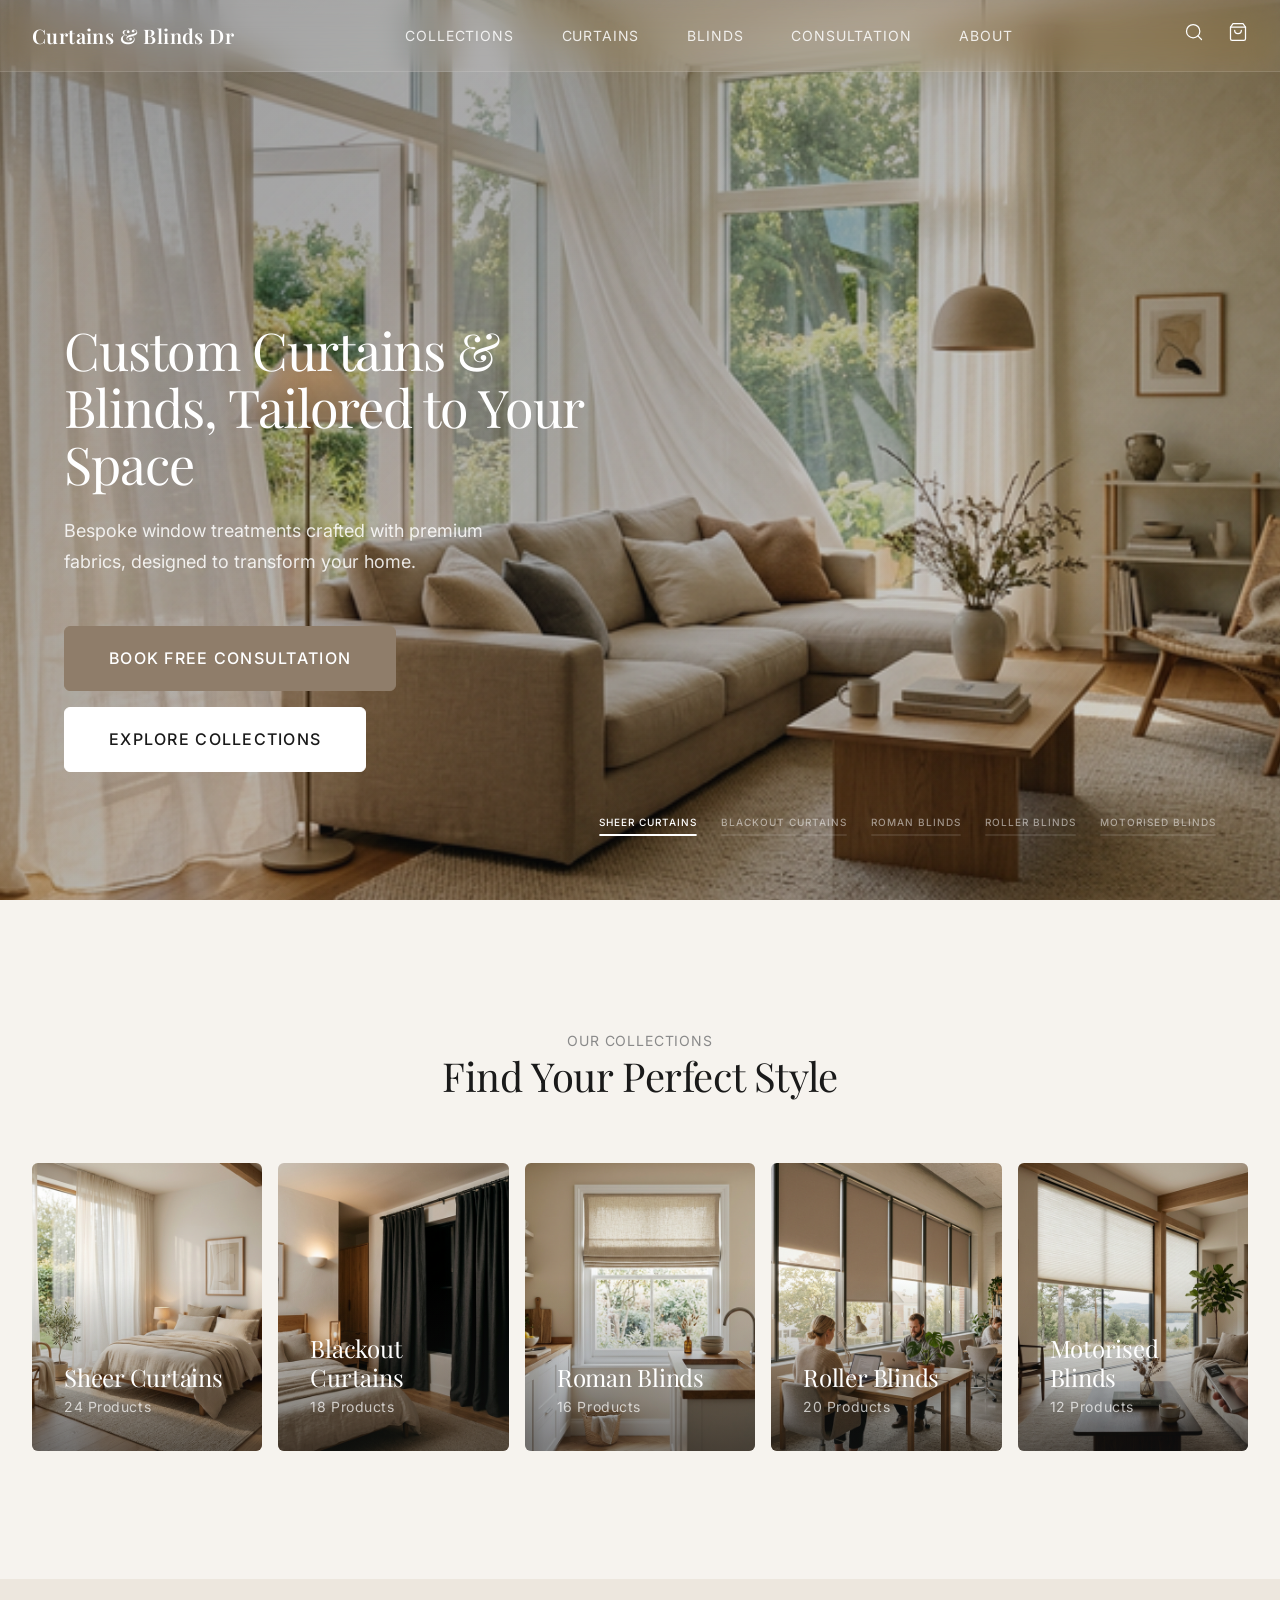
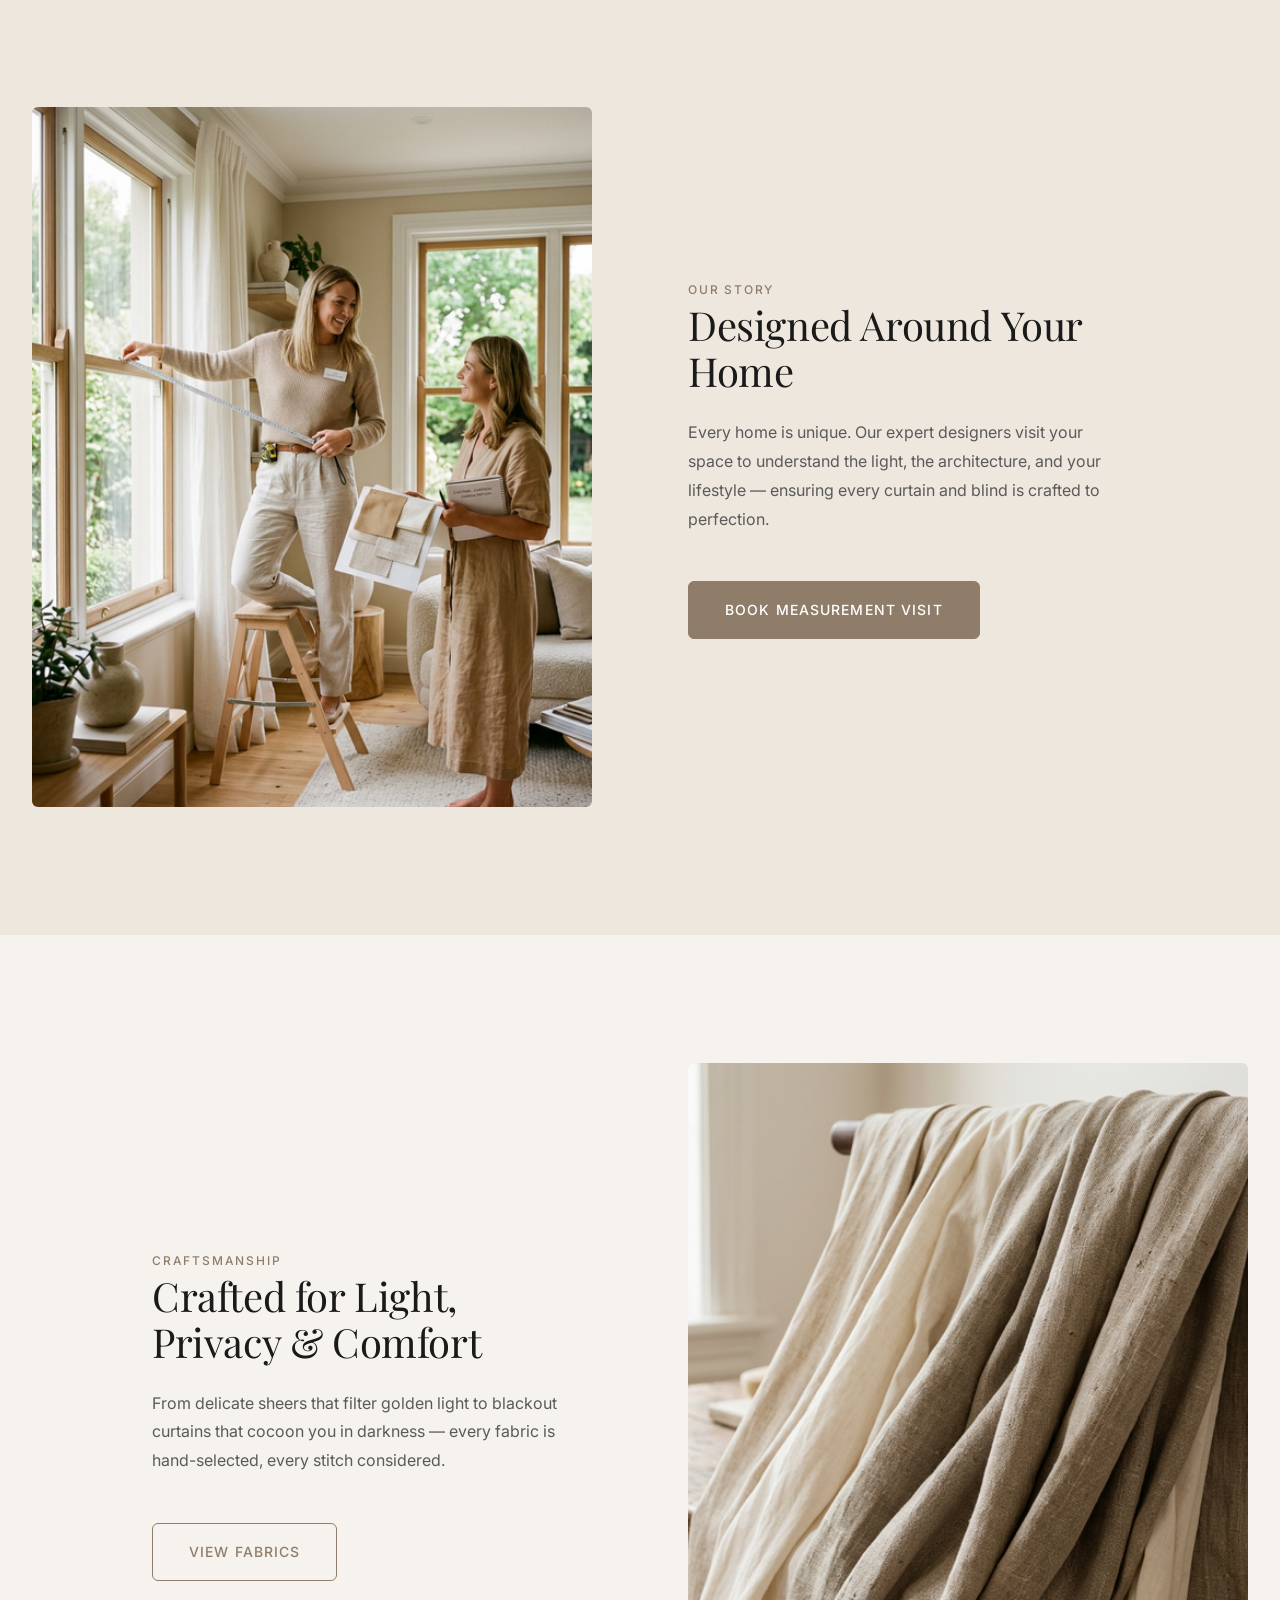
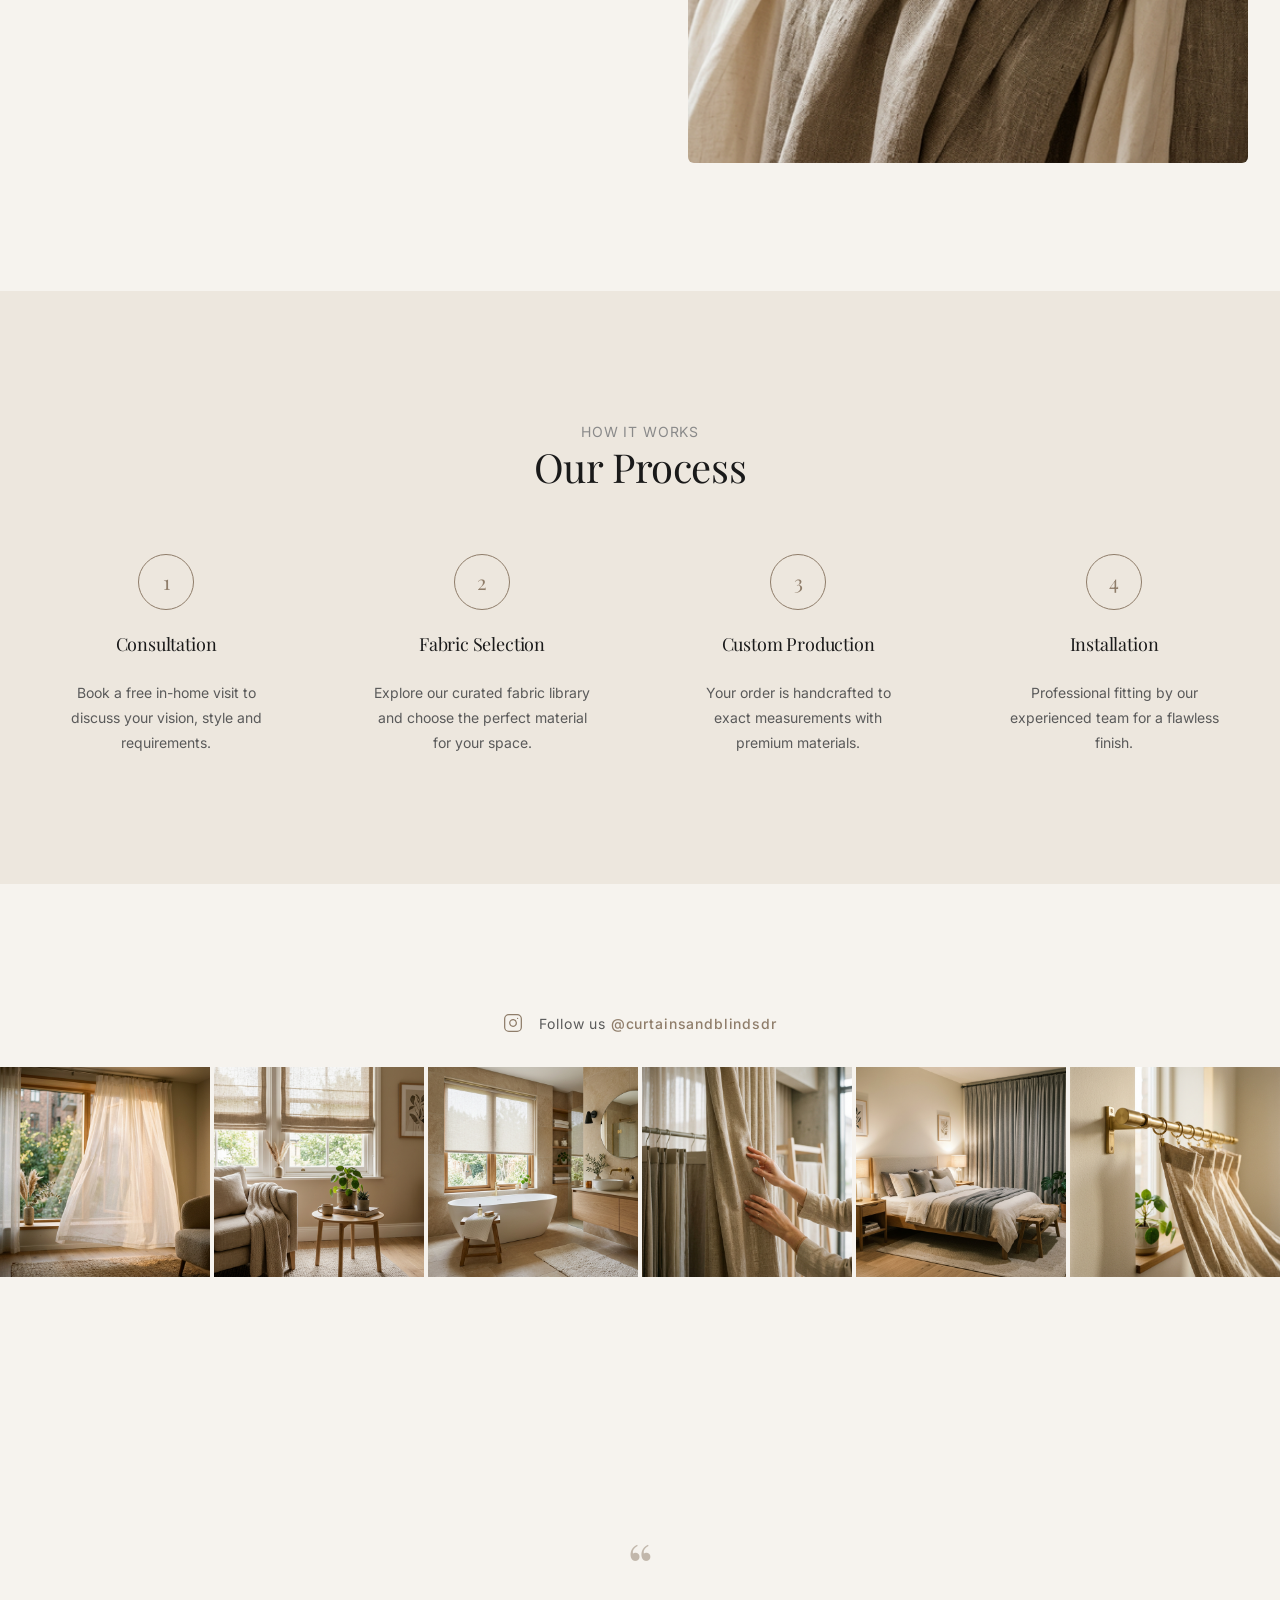
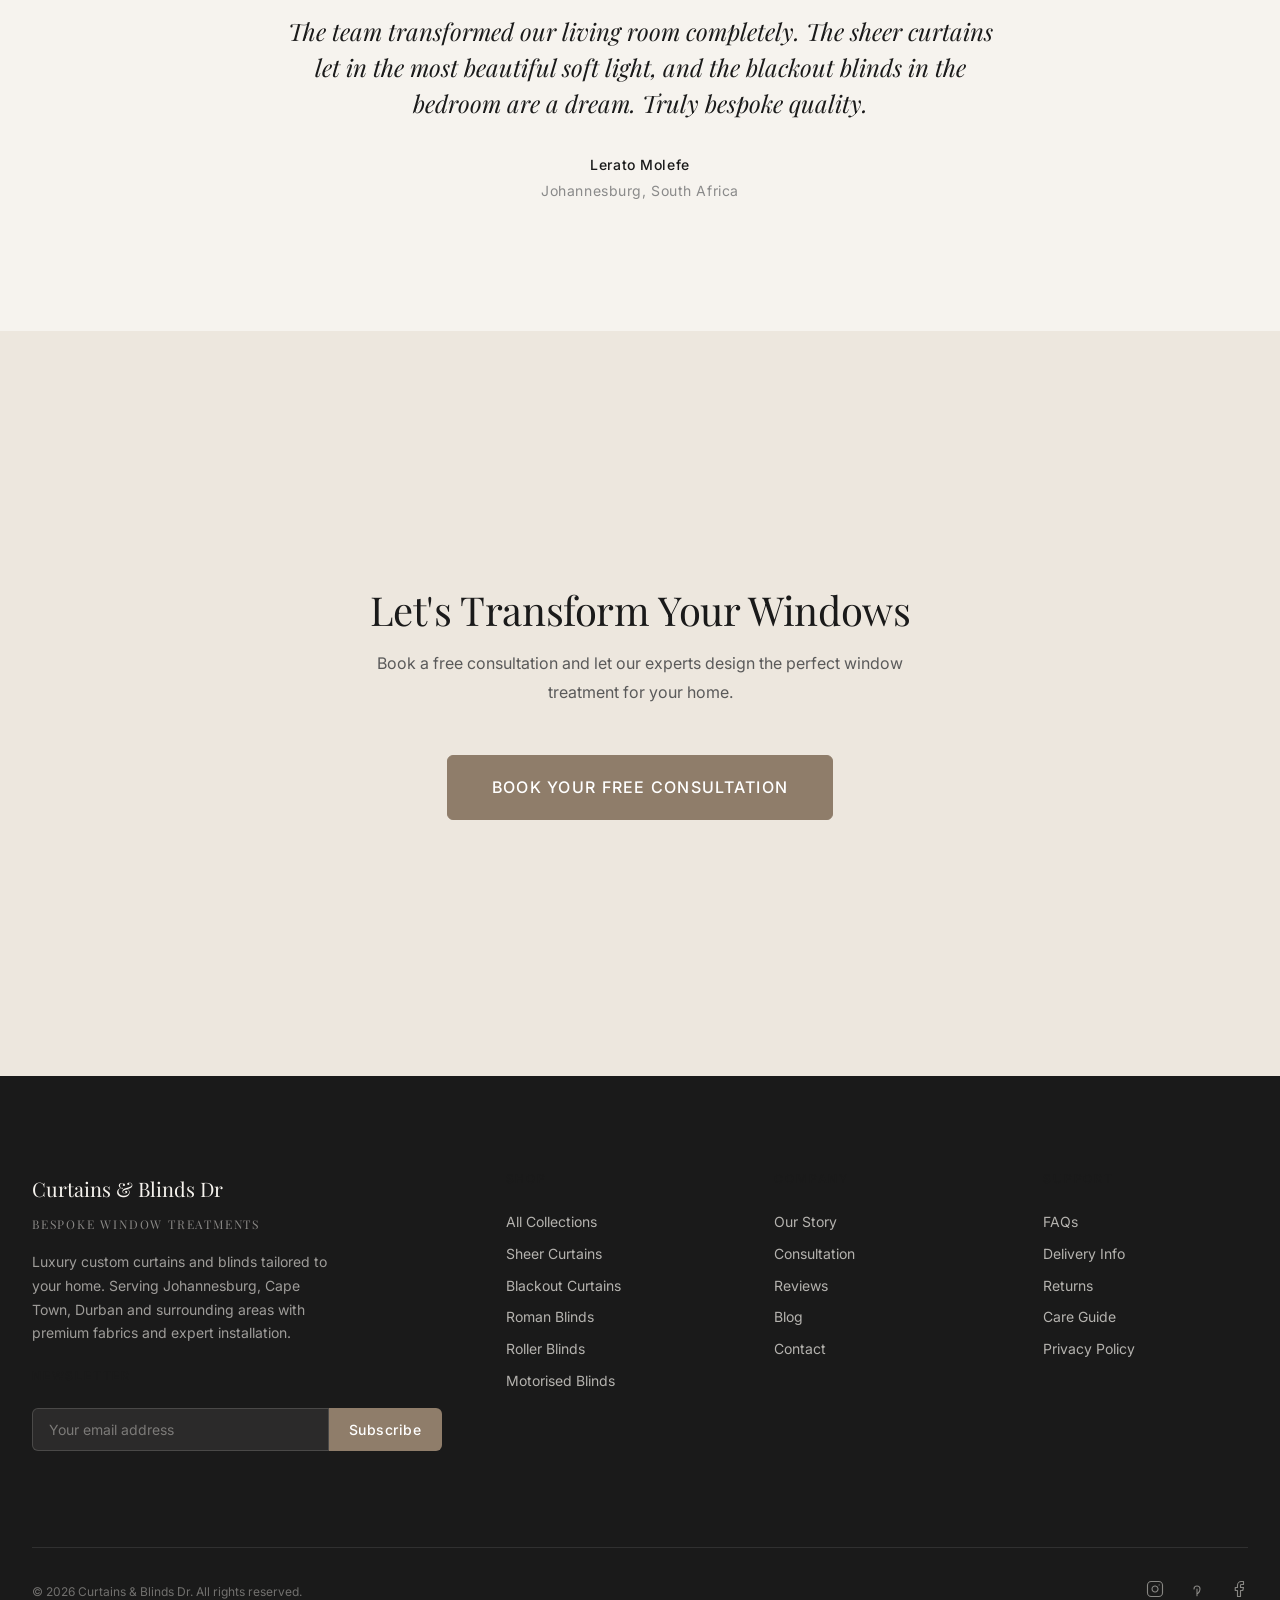
==== index.html @ 9aa56332 "Initial commit: Curtains & Blinds Dr premium e-commerce website" ====
<!DOCTYPE html>
<html lang="en">

<head>
  <meta charset="UTF-8">
  <meta name="viewport" content="width=device-width, initial-scale=1.0">
  <title>Curtains & Blinds Dr — Custom Curtains & Blinds, Tailored to Your Space</title>
  <meta name="description"
    content="Luxury custom curtains and blinds tailored to your home. Book a free in-home consultation with Curtains & Blinds Dr for bespoke window treatments.">

  <!-- Google Fonts -->
  <link rel="preconnect" href="https://fonts.googleapis.com">
  <link rel="preconnect" href="https://fonts.gstatic.com" crossorigin>
  <link
    href="https://fonts.googleapis.com/css2?family=Inter:wght@300;400;500;600&family=Playfair+Display:ital,wght@0,400;0,500;0,600;1,400&display=swap"
    rel="stylesheet">

  <!-- Stylesheets -->
  <link rel="stylesheet" href="css/tokens.css">
  <link rel="stylesheet" href="css/base.css">
  <link rel="stylesheet" href="css/layout.css">
  <link rel="stylesheet" href="css/components.css">
  <link rel="stylesheet" href="css/homepage.css">
</head>

<body>

  <!-- ═══════════ HEADER ═══════════ -->
  <header class="header header--transparent" id="main-header">
    <div class="header__inner">
      <a href="index.html" class="header__logo">
        Curtains & Blinds Dr
      </a>
      <nav class="header__nav" id="main-nav">
        <a href="collection.html">Collections</a>
        <a href="collection.html?cat=curtains">Curtains</a>
        <a href="collection.html?cat=blinds">Blinds</a>
        <a href="#">Consultation</a>
        <a href="#">About</a>
      </nav>
      <div class="header__actions">
        <a href="#" class="header__search" aria-label="Search">
          <svg width="20" height="20" viewBox="0 0 24 24" fill="none" stroke="currentColor" stroke-width="1.5"
            stroke-linecap="round" stroke-linejoin="round">
            <circle cx="11" cy="11" r="8" />
            <line x1="21" y1="21" x2="16.65" y2="16.65" />
          </svg>
        </a>
        <a href="#" aria-label="Cart">
          <svg width="20" height="20" viewBox="0 0 24 24" fill="none" stroke="currentColor" stroke-width="1.5"
            stroke-linecap="round" stroke-linejoin="round">
            <path d="M6 2L3 6v14a2 2 0 0 0 2 2h14a2 2 0 0 0 2-2V6l-3-4z" />
            <line x1="3" y1="6" x2="21" y2="6" />
            <path d="M16 10a4 4 0 0 1-8 0" />
          </svg>
        </a>
        <button class="menu-toggle" id="menu-toggle" aria-label="Menu">
          <span></span>
          <span></span>
          <span></span>
        </button>
      </div>
    </div>
  </header>

  <!-- ═══════════ MOBILE MENU ═══════════ -->
  <div class="mobile-menu" id="mobile-menu">
    <a href="collection.html">Collections</a>
    <a href="collection.html?cat=curtains">Curtains</a>
    <a href="collection.html?cat=blinds">Blinds</a>
    <a href="#">Consultation</a>
    <a href="#">About</a>
    <a href="#" class="btn btn--primary" style="margin-top: 1rem;">Book Consultation</a>
  </div>

  <main>
    <!-- ═══════════ HERO TIMELAPSE ═══════════ -->
    <section class="hero hero--slideshow" id="hero">
      <div class="hero__slides" id="hero-slides">
        <div class="hero__slide active">
          <img src="images/hero_living_room_1772547341323.png" alt="Sheer curtains in luxury living room"
            loading="eager">
        </div>
        <div class="hero__slide">
          <img src="images/cat_blackout_curtains_1772547462309.png" alt="Blackout curtains in modern bedroom"
            loading="eager">
        </div>
        <div class="hero__slide">
          <img src="images/cat_roman_blinds_1772547492175.png" alt="Roman blinds in contemporary kitchen"
            loading="eager">
        </div>
        <div class="hero__slide">
          <img src="images/cat_roller_blinds_1772547588047.png" alt="Roller blinds in minimalist office"
            loading="eager">
        </div>
        <div class="hero__slide">
          <img src="images/cat_motorised_blinds_1772547668017.png" alt="Motorised blinds in luxury penthouse"
            loading="eager">
        </div>
      </div>
      <div class="hero__overlay"></div>

      <!-- Slide indicators -->
      <div class="hero__indicators" id="hero-indicators">
        <button class="hero__indicator active" data-slide="0">
          <span class="hero__indicator-label">Sheer Curtains</span>
          <span class="hero__indicator-bar"><span class="hero__indicator-fill"></span></span>
        </button>
        <button class="hero__indicator" data-slide="1">
          <span class="hero__indicator-label">Blackout Curtains</span>
          <span class="hero__indicator-bar"><span class="hero__indicator-fill"></span></span>
        </button>
        <button class="hero__indicator" data-slide="2">
          <span class="hero__indicator-label">Roman Blinds</span>
          <span class="hero__indicator-bar"><span class="hero__indicator-fill"></span></span>
        </button>
        <button class="hero__indicator" data-slide="3">
          <span class="hero__indicator-label">Roller Blinds</span>
          <span class="hero__indicator-bar"><span class="hero__indicator-fill"></span></span>
        </button>
        <button class="hero__indicator" data-slide="4">
          <span class="hero__indicator-label">Motorised Blinds</span>
          <span class="hero__indicator-bar"><span class="hero__indicator-fill"></span></span>
        </button>
      </div>

      <div class="hero__content fade-in">
        <h1 class="hero__title">Custom Curtains &amp; Blinds, Tailored to Your Space</h1>
        <p class="hero__subtitle">Bespoke window treatments crafted with premium fabrics, designed to transform your
          home.</p>
        <div class="hero__actions">
          <a href="#" class="btn btn--primary btn--lg">Book Free Consultation</a>
          <a href="collection.html" class="btn btn--white btn--lg">Explore Collections</a>
        </div>
      </div>
    </section>

    <!-- ═══════════ CATEGORY TILES ═══════════ -->
    <section class="section" id="categories">
      <div class="container">
        <div class="section-header fade-in">
          <p>Our Collections</p>
          <h2>Find Your Perfect Style</h2>
        </div>
        <div class="categories-grid">
          <a href="collection.html?cat=sheer" class="collection-tile fade-in">
            <img src="images/cat_sheer_curtains_1772547416849.png" alt="Sheer Curtains" loading="lazy">
            <div class="collection-tile__overlay">
              <h3 class="collection-tile__title">Sheer Curtains</h3>
              <span class="collection-tile__count">24 Products</span>
            </div>
          </a>
          <a href="collection.html?cat=blackout" class="collection-tile fade-in">
            <img src="images/cat_blackout_curtains_1772547462309.png" alt="Blackout Curtains" loading="lazy">
            <div class="collection-tile__overlay">
              <h3 class="collection-tile__title">Blackout Curtains</h3>
              <span class="collection-tile__count">18 Products</span>
            </div>
          </a>
          <a href="collection.html?cat=roman" class="collection-tile fade-in">
            <img src="images/cat_roman_blinds_1772547492175.png" alt="Roman Blinds" loading="lazy">
            <div class="collection-tile__overlay">
              <h3 class="collection-tile__title">Roman Blinds</h3>
              <span class="collection-tile__count">16 Products</span>
            </div>
          </a>
          <a href="collection.html?cat=roller" class="collection-tile fade-in">
            <img src="images/cat_roller_blinds_1772547588047.png" alt="Roller Blinds" loading="lazy">
            <div class="collection-tile__overlay">
              <h3 class="collection-tile__title">Roller Blinds</h3>
              <span class="collection-tile__count">20 Products</span>
            </div>
          </a>
          <a href="collection.html?cat=motorised" class="collection-tile fade-in">
            <img src="images/cat_motorised_blinds_1772547668017.png" alt="Motorised Blinds" loading="lazy">
            <div class="collection-tile__overlay">
              <h3 class="collection-tile__title">Motorised Blinds</h3>
              <span class="collection-tile__count">12 Products</span>
            </div>
          </a>
        </div>
      </div>
    </section>

    <!-- ═══════════ EDITORIAL: Designed Around Your Home ═══════════ -->
    <section class="section section--beige" id="editorial-1">
      <div class="container">
        <div class="editorial">
          <div class="editorial__image fade-in-left">
            <img src="images/editorial_home_1772547713128.png"
              alt="Interior designer measuring windows for custom curtains" loading="lazy">
          </div>
          <div class="editorial__content fade-in-right">
            <span class="editorial__label">Our Story</span>
            <h2>Designed Around Your Home</h2>
            <p>Every home is unique. Our expert designers visit your space to understand the light, the architecture,
              and your lifestyle — ensuring every curtain and blind is crafted to perfection.</p>
            <a href="#" class="btn btn--primary">Book Measurement Visit</a>
          </div>
        </div>
      </div>
    </section>

    <!-- ═══════════ ALTERNATING: Crafted for Light ═══════════ -->
    <section class="section" id="editorial-2">
      <div class="container">
        <div class="editorial editorial--reverse">
          <div class="editorial__image fade-in-right">
            <img src="images/editorial_fabric_1772547739429.png" alt="Premium curtain fabrics in natural tones"
              loading="lazy">
          </div>
          <div class="editorial__content fade-in-left">
            <span class="editorial__label">Craftsmanship</span>
            <h2>Crafted for Light, Privacy &amp; Comfort</h2>
            <p>From delicate sheers that filter golden light to blackout curtains that cocoon you in darkness — every
              fabric is hand-selected, every stitch considered.</p>
            <a href="collection.html" class="btn btn--secondary">View Fabrics</a>
          </div>
        </div>
      </div>
    </section>

    <!-- ═══════════ PROCESS ═══════════ -->
    <section class="section section--beige" id="process">
      <div class="container">
        <div class="section-header fade-in">
          <p>How It Works</p>
          <h2>Our Process</h2>
        </div>
        <div class="process-steps">
          <div class="process-step fade-in">
            <div class="process-step__number">1</div>
            <h4 class="process-step__title">Consultation</h4>
            <p class="process-step__desc">Book a free in-home visit to discuss your vision, style and requirements.</p>
          </div>
          <div class="process-step fade-in">
            <div class="process-step__number">2</div>
            <h4 class="process-step__title">Fabric Selection</h4>
            <p class="process-step__desc">Explore our curated fabric library and choose the perfect material for your
              space.</p>
          </div>
          <div class="process-step fade-in">
            <div class="process-step__number">3</div>
            <h4 class="process-step__title">Custom Production</h4>
            <p class="process-step__desc">Your order is handcrafted to exact measurements with premium materials.</p>
          </div>
          <div class="process-step fade-in">
            <div class="process-step__number">4</div>
            <h4 class="process-step__title">Installation</h4>
            <p class="process-step__desc">Professional fitting by our experienced team for a flawless finish.</p>
          </div>
        </div>
      </div>
    </section>

    <!-- ═══════════ INSTAGRAM GRID ═══════════ -->
    <section class="section instagram-section" id="instagram">
      <div class="container">
        <div class="instagram-header fade-in">
          <svg viewBox="0 0 24 24" fill="none" stroke="currentColor" stroke-width="1.5" stroke-linecap="round"
            stroke-linejoin="round">
            <rect x="2" y="2" width="20" height="20" rx="5" ry="5" />
            <path d="M16 11.37A4 4 0 1 1 12.63 8 4 4 0 0 1 16 11.37z" />
            <line x1="17.5" y1="6.5" x2="17.51" y2="6.5" />
          </svg>
          <span>Follow us <a href="#">@curtainsandblindsdr</a></span>
        </div>
      </div>
      <div class="insta-grid">
        <div class="insta-grid__item"><img src="images/insta_1_1772547765342.png" alt="Instagram post" loading="lazy">
        </div>
        <div class="insta-grid__item"><img src="images/insta_2_1772547793553.png" alt="Instagram post" loading="lazy">
        </div>
        <div class="insta-grid__item"><img src="images/insta_3_1772547872063.png" alt="Instagram post" loading="lazy">
        </div>
        <div class="insta-grid__item"><img src="images/insta_4_1772547901064.png" alt="Instagram post" loading="lazy">
        </div>
        <div class="insta-grid__item"><img src="images/insta_5_1772547967947.png" alt="Instagram post" loading="lazy">
        </div>
        <div class="insta-grid__item"><img src="images/insta_6_1772548397324.png" alt="Instagram post" loading="lazy">
        </div>
      </div>
    </section>

    <!-- ═══════════ TESTIMONIAL ═══════════ -->
    <section class="section" id="testimonials">
      <div class="container">
        <div class="testimonial fade-in">
          <div class="testimonial__quote-mark">&ldquo;</div>
          <blockquote class="testimonial__quote">
            The team transformed our living room completely. The sheer curtains let in the most beautiful soft light,
            and the blackout blinds in the bedroom are a dream. Truly bespoke quality.
          </blockquote>
          <div class="testimonial__author">
            <strong>Lerato Molefe</strong>
            Johannesburg, South Africa
          </div>
        </div>
      </div>
    </section>

    <!-- ═══════════ FINAL CTA ═══════════ -->
    <section class="section section--beige" id="cta">
      <div class="container">
        <div class="cta-section fade-in">
          <h2>Let's Transform Your Windows</h2>
          <p>Book a free consultation and let our experts design the perfect window treatment for your home.</p>
          <a href="#" class="btn btn--primary btn--lg">Book Your Free Consultation</a>
        </div>
      </div>
    </section>
  </main>

  <!-- ═══════════ FOOTER ═══════════ -->
  <footer class="footer">
    <div class="container">
      <div class="footer__grid">
        <div>
          <div class="footer__brand">
            Curtains & Blinds Dr
            <span class="footer__brand-sub">Bespoke Window Treatments</span>
          </div>
          <p class="footer__desc">Luxury custom curtains and blinds tailored to your home. Serving Johannesburg, Cape
            Town, Durban and surrounding areas with premium fabrics and expert installation.</p>
          <div class="footer__newsletter">
            <h5 class="footer__heading" style="margin-top: 1.5rem;">Newsletter</h5>
            <div class="footer__newsletter-input">
              <input type="email" placeholder="Your email address" aria-label="Email for newsletter">
              <button type="button">Subscribe</button>
            </div>
          </div>
        </div>
        <div>
          <h5 class="footer__heading">Shop</h5>
          <nav class="footer__links">
            <a href="collection.html">All Collections</a>
            <a href="collection.html?cat=sheer">Sheer Curtains</a>
            <a href="collection.html?cat=blackout">Blackout Curtains</a>
            <a href="collection.html?cat=roman">Roman Blinds</a>
            <a href="collection.html?cat=roller">Roller Blinds</a>
            <a href="collection.html?cat=motorised">Motorised Blinds</a>
          </nav>
        </div>
        <div>
          <h5 class="footer__heading">Company</h5>
          <nav class="footer__links">
            <a href="#">Our Story</a>
            <a href="#">Consultation</a>
            <a href="#">Reviews</a>
            <a href="#">Blog</a>
            <a href="#">Contact</a>
          </nav>
        </div>
        <div>
          <h5 class="footer__heading">Support</h5>
          <nav class="footer__links">
            <a href="#">FAQs</a>
            <a href="#">Delivery Info</a>
            <a href="#">Returns</a>
            <a href="#">Care Guide</a>
            <a href="#">Privacy Policy</a>
          </nav>
        </div>
      </div>
      <div class="footer__bottom">
        <span>&copy; 2026 Curtains & Blinds Dr. All rights reserved.</span>
        <div class="footer__social">
          <a href="#" aria-label="Instagram">
            <svg width="18" height="18" viewBox="0 0 24 24" fill="none" stroke="currentColor" stroke-width="1.5"
              stroke-linecap="round" stroke-linejoin="round">
              <rect x="2" y="2" width="20" height="20" rx="5" ry="5" />
              <path d="M16 11.37A4 4 0 1 1 12.63 8 4 4 0 0 1 16 11.37z" />
              <line x1="17.5" y1="6.5" x2="17.51" y2="6.5" />
            </svg>
          </a>
          <a href="#" aria-label="Pinterest">
            <svg width="18" height="18" viewBox="0 0 24 24" fill="none" stroke="currentColor" stroke-width="1.5"
              stroke-linecap="round" stroke-linejoin="round">
              <path d="M8 12a4 4 0 1 1 8 0c0 4-3 6-3 6" />
              <line x1="12" y1="12" x2="12" y2="21" />
            </svg>
          </a>
          <a href="#" aria-label="Facebook">
            <svg width="18" height="18" viewBox="0 0 24 24" fill="none" stroke="currentColor" stroke-width="1.5"
              stroke-linecap="round" stroke-linejoin="round">
              <path d="M18 2h-3a5 5 0 0 0-5 5v3H7v4h3v8h4v-8h3l1-4h-4V7a1 1 0 0 1 1-1h3z" />
            </svg>
          </a>
        </div>
      </div>
    </div>
  </footer>

  <script src="js/main.js"></script>
</body>

</html>
---- css/tokens.css ----
/* ══════════════════════════════════════════════════════════════
   DESIGN TOKENS — Curtains & Blinds Dr
   ══════════════════════════════════════════════════════════════ */

:root {
  /* ── Colors ── */
  --bg-primary: #F6F3EE;
  --bg-section: #EDE7DE;
  --bg-white: #FFFFFF;
  --text-primary: #1A1A1A;
  --text-secondary: #5A5A5A;
  --text-light: #8A8A8A;
  --accent: #8F7D6A;
  --accent-hover: #7A6B5A;
  --accent-light: rgba(143, 125, 106, 0.12);
  --border: #D9D2C9;
  --border-light: #E8E2DA;
  --overlay: rgba(26, 26, 26, 0.35);
  --overlay-dark: rgba(26, 26, 26, 0.55);

  /* ── Typography ── */
  --font-serif: 'Playfair Display', 'Georgia', serif;
  --font-sans: 'Inter', 'Helvetica Neue', sans-serif;

  /* ── Type Scale ── */
  --text-xs: 0.75rem;      /* 12px */
  --text-sm: 0.875rem;     /* 14px */
  --text-base: 1rem;       /* 16px */
  --text-lg: 1.125rem;     /* 18px */
  --text-xl: 1.25rem;      /* 20px */
  --text-2xl: 1.5rem;      /* 24px */
  --text-3xl: 2rem;        /* 32px */
  --text-4xl: 2.5rem;      /* 40px */
  --text-5xl: 3.25rem;     /* 52px */
  --text-6xl: 4rem;        /* 64px */

  /* ── Spacing ── */
  --space-xs: 0.5rem;
  --space-sm: 1rem;
  --space-md: 1.5rem;
  --space-lg: 2rem;
  --space-xl: 3rem;
  --space-2xl: 4rem;
  --space-3xl: 6rem;
  --space-4xl: 8rem;

  /* ── Layout ── */
  --container-max: 1280px;
  --container-narrow: 960px;
  --container-wide: 1440px;
  --header-height: 72px;

  /* ── Borders & Shadows ── */
  --radius: 6px;
  --radius-sm: 4px;
  --radius-lg: 12px;
  --radius-full: 50%;
  --shadow-subtle: 0 2px 12px rgba(0, 0, 0, 0.04);
  --shadow-card: 0 4px 24px rgba(0, 0, 0, 0.06);
  --shadow-elevated: 0 8px 40px rgba(0, 0, 0, 0.08);

  /* ── Transitions ── */
  --ease-smooth: cubic-bezier(0.25, 0.1, 0.25, 1);
  --ease-out: cubic-bezier(0, 0, 0.2, 1);
  --duration-fast: 200ms;
  --duration-base: 350ms;
  --duration-slow: 600ms;

  /* ── Z-Index ── */
  --z-header: 100;
  --z-overlay: 200;
  --z-modal: 300;
  --z-sticky: 50;
}
---- css/base.css ----
/* ══════════════════════════════════════════════════════════════
   BASE STYLES — Reset, Typography, Global
   ══════════════════════════════════════════════════════════════ */

/* ── Reset ── */
*,
*::before,
*::after {
  margin: 0;
  padding: 0;
  box-sizing: border-box;
}

html {
  scroll-behavior: smooth;
  -webkit-font-smoothing: antialiased;
  -moz-osx-font-smoothing: grayscale;
  font-size: 16px;
}

body {
  font-family: var(--font-sans);
  font-size: var(--text-base);
  line-height: 1.7;
  color: var(--text-primary);
  background-color: var(--bg-primary);
  overflow-x: hidden;
}

body.menu-open {
  overflow: hidden;
}

img {
  max-width: 100%;
  height: auto;
  display: block;
}

a {
  color: inherit;
  text-decoration: none;
  transition: color var(--duration-fast) var(--ease-smooth);
}

a:hover {
  color: var(--accent);
}

ul, ol {
  list-style: none;
}

button, input, select, textarea {
  font-family: inherit;
  font-size: inherit;
  border: none;
  outline: none;
  background: none;
  color: inherit;
}

button {
  cursor: pointer;
}

/* ── Typography ── */
h1, h2, h3, h4, h5, h6 {
  font-family: var(--font-serif);
  font-weight: 400;
  line-height: 1.2;
  letter-spacing: -0.01em;
  color: var(--text-primary);
}

h1 {
  font-size: var(--text-5xl);
  line-height: 1.1;
  letter-spacing: -0.02em;
}

h2 {
  font-size: var(--text-4xl);
  line-height: 1.15;
}

h3 {
  font-size: var(--text-3xl);
}

h4 {
  font-size: var(--text-2xl);
}

h5 {
  font-size: var(--text-xl);
}

p {
  color: var(--text-secondary);
  max-width: 600px;
  line-height: 1.8;
}

.text-sm {
  font-size: var(--text-sm);
}

.text-lg {
  font-size: var(--text-lg);
}

.text-accent {
  color: var(--accent);
}

.text-center {
  text-align: center;
}

/* ── Selection ── */
::selection {
  background: var(--accent-light);
  color: var(--text-primary);
}

/* ── Scrollbar (subtle) ── */
::-webkit-scrollbar {
  width: 6px;
}

::-webkit-scrollbar-track {
  background: var(--bg-primary);
}

::-webkit-scrollbar-thumb {
  background: var(--border);
  border-radius: 3px;
}

::-webkit-scrollbar-thumb:hover {
  background: var(--accent);
}

/* ── Animations ── */
.fade-in {
  opacity: 0;
  transform: translateY(24px);
  transition: opacity var(--duration-slow) var(--ease-out),
              transform var(--duration-slow) var(--ease-out);
}

.fade-in.visible {
  opacity: 1;
  transform: translateY(0);
}

.fade-in-left {
  opacity: 0;
  transform: translateX(-30px);
  transition: opacity var(--duration-slow) var(--ease-out),
              transform var(--duration-slow) var(--ease-out);
}

.fade-in-left.visible {
  opacity: 1;
  transform: translateX(0);
}

.fade-in-right {
  opacity: 0;
  transform: translateX(30px);
  transition: opacity var(--duration-slow) var(--ease-out),
              transform var(--duration-slow) var(--ease-out);
}

.fade-in-right.visible {
  opacity: 1;
  transform: translateX(0);
}

/* ── Responsive Typography ── */
@media (max-width: 768px) {
  h1 {
    font-size: var(--text-3xl);
  }
  h2 {
    font-size: var(--text-2xl);
  }
  h3 {
    font-size: var(--text-xl);
  }
}
---- css/layout.css ----
/* ══════════════════════════════════════════════════════════════
   LAYOUT — Header, Footer, Grid Utilities
   ══════════════════════════════════════════════════════════════ */

/* ── Container ── */
.container {
    width: 100%;
    max-width: var(--container-max);
    margin: 0 auto;
    padding: 0 var(--space-lg);
}

.container--narrow {
    max-width: var(--container-narrow);
}

.container--wide {
    max-width: var(--container-wide);
}

/* ── Section Spacing ── */
.section {
    padding: var(--space-4xl) 0;
}

.section--sm {
    padding: var(--space-3xl) 0;
}

.section--beige {
    background-color: var(--bg-section);
}

.section--white {
    background-color: var(--bg-white);
}

/* ── Header ── */
.header {
    position: fixed;
    top: 0;
    left: 0;
    width: 100%;
    height: var(--header-height);
    z-index: var(--z-header);
    transition: background-color var(--duration-base) var(--ease-smooth),
        box-shadow var(--duration-base) var(--ease-smooth),
        backdrop-filter var(--duration-base) var(--ease-smooth);
}

.header__inner {
    display: flex;
    align-items: center;
    justify-content: space-between;
    height: 100%;
    max-width: var(--container-wide);
    margin: 0 auto;
    padding: 0 var(--space-lg);
}

.header--transparent {
    background: rgba(246, 243, 238, 0.08);
    backdrop-filter: blur(16px) saturate(1.4);
    -webkit-backdrop-filter: blur(16px) saturate(1.4);
    border-bottom: 1px solid rgba(255, 255, 255, 0.12);
}

.header--transparent .header__logo,
.header--transparent .header__nav a,
.header--transparent .header__actions a,
.header--transparent .header__actions button {
    color: var(--bg-white);
}

.header.scrolled {
    background: rgba(246, 243, 238, 0.55);
    backdrop-filter: blur(20px) saturate(1.6);
    -webkit-backdrop-filter: blur(20px) saturate(1.6);
    box-shadow: 0 1px 0 rgba(255, 255, 255, 0.18),
        0 4px 24px rgba(0, 0, 0, 0.04);
    border-bottom: 1px solid rgba(255, 255, 255, 0.2);
}

.header.scrolled .header__logo,
.header.scrolled .header__nav a,
.header.scrolled .header__actions a,
.header.scrolled .header__actions button {
    color: var(--text-primary);
}

.header__logo {
    font-family: var(--font-serif);
    font-size: var(--text-xl);
    font-weight: 600;
    letter-spacing: 0.02em;
    transition: color var(--duration-base) var(--ease-smooth);
    white-space: nowrap;
}

.header__logo span {
    font-weight: 400;
    font-size: var(--text-sm);
    display: block;
    letter-spacing: 0.15em;
    text-transform: uppercase;
    opacity: 0.7;
    margin-top: -2px;
}

.header__nav {
    display: flex;
    align-items: center;
    gap: var(--space-xl);
}

.header__nav a {
    font-size: var(--text-sm);
    font-weight: 400;
    letter-spacing: 0.06em;
    text-transform: uppercase;
    transition: color var(--duration-fast) var(--ease-smooth),
        opacity var(--duration-fast) var(--ease-smooth);
    opacity: 0.85;
}

.header__nav a:hover {
    opacity: 1;
    color: var(--accent);
}

.header__actions {
    display: flex;
    align-items: center;
    gap: var(--space-md);
}

.header__actions a,
.header__actions button {
    font-size: var(--text-sm);
    letter-spacing: 0.04em;
    transition: color var(--duration-fast) var(--ease-smooth);
}

/* ── Mobile Menu Toggle ── */
.menu-toggle {
    display: none;
    flex-direction: column;
    gap: 5px;
    padding: 4px;
    cursor: pointer;
    z-index: calc(var(--z-overlay) + 10);
    position: relative;
}

/* When menu is active, force the toggle above the overlay and set dark color */
.menu-toggle.active {
    color: var(--text-primary) !important;
}

.menu-toggle span {
    display: block;
    width: 24px;
    height: 1.5px;
    background-color: currentColor;
    transition: transform var(--duration-base) var(--ease-smooth),
        opacity var(--duration-base) var(--ease-smooth);
}

.menu-toggle.active span:nth-child(1) {
    transform: rotate(45deg) translate(4px, 5px);
}

.menu-toggle.active span:nth-child(2) {
    opacity: 0;
}

.menu-toggle.active span:nth-child(3) {
    transform: rotate(-45deg) translate(4px, -5px);
}

/* ── Mobile Menu ── */
.mobile-menu {
    position: fixed;
    inset: 0;
    background-color: var(--bg-primary);
    z-index: var(--z-overlay);
    display: flex;
    flex-direction: column;
    align-items: center;
    justify-content: center;
    gap: var(--space-lg);
    opacity: 0;
    pointer-events: none;
    transition: opacity var(--duration-base) var(--ease-smooth);
}

.mobile-menu.active {
    opacity: 1;
    pointer-events: all;
}

.mobile-menu a {
    font-family: var(--font-serif);
    font-size: var(--text-3xl);
    color: var(--text-primary);
    transition: color var(--duration-fast) var(--ease-smooth);
}

.mobile-menu a:hover {
    color: var(--accent);
}

/* ── Footer ── */
.footer {
    background-color: var(--text-primary);
    color: var(--bg-primary);
    padding: var(--space-3xl) 0 var(--space-lg);
}

.footer__grid {
    display: grid;
    grid-template-columns: 2fr 1fr 1fr 1fr;
    gap: var(--space-2xl);
    margin-bottom: var(--space-3xl);
}

.footer__brand {
    font-family: var(--font-serif);
    font-size: var(--text-xl);
    margin-bottom: var(--space-sm);
    color: var(--bg-primary);
}

.footer__brand-sub {
    font-size: var(--text-xs);
    letter-spacing: 0.15em;
    text-transform: uppercase;
    opacity: 0.5;
    margin-top: var(--space-xs);
    display: block;
}

.footer__desc {
    font-size: var(--text-sm);
    color: rgba(246, 243, 238, 0.6);
    line-height: 1.7;
    max-width: 300px;
    margin-top: var(--space-sm);
}

.footer__heading {
    font-family: var(--font-sans);
    font-size: var(--text-xs);
    letter-spacing: 0.15em;
    text-transform: uppercase;
    opacity: 0.5;
    margin-bottom: var(--space-md);
    font-weight: 500;
}

.footer__links {
    display: flex;
    flex-direction: column;
    gap: var(--space-xs);
}

.footer__links a {
    font-size: var(--text-sm);
    color: rgba(246, 243, 238, 0.7);
    transition: color var(--duration-fast) var(--ease-smooth);
}

.footer__links a:hover {
    color: var(--bg-primary);
}

.footer__newsletter {
    margin-top: var(--space-sm);
}

.footer__newsletter-input {
    display: flex;
    gap: 0;
    margin-top: var(--space-sm);
}

.footer__newsletter-input input {
    flex: 1;
    padding: 12px 16px;
    background: rgba(246, 243, 238, 0.08);
    border: 1px solid rgba(246, 243, 238, 0.15);
    border-radius: var(--radius) 0 0 var(--radius);
    color: var(--bg-primary);
    font-size: var(--text-sm);
}

.footer__newsletter-input input::placeholder {
    color: rgba(246, 243, 238, 0.4);
}

.footer__newsletter-input button {
    padding: 12px 20px;
    background: var(--accent);
    color: var(--bg-white);
    border-radius: 0 var(--radius) var(--radius) 0;
    font-size: var(--text-sm);
    font-weight: 500;
    letter-spacing: 0.04em;
    transition: background var(--duration-fast) var(--ease-smooth);
}

.footer__newsletter-input button:hover {
    background: var(--accent-hover);
}

.footer__bottom {
    display: flex;
    align-items: center;
    justify-content: space-between;
    padding-top: var(--space-lg);
    border-top: 1px solid rgba(246, 243, 238, 0.1);
    font-size: var(--text-xs);
    color: rgba(246, 243, 238, 0.4);
}

.footer__social {
    display: flex;
    gap: var(--space-md);
}

.footer__social a {
    color: rgba(246, 243, 238, 0.5);
    transition: color var(--duration-fast) var(--ease-smooth);
}

.footer__social a:hover {
    color: var(--bg-primary);
}

/* ── Grid Utilities ── */
.grid-2 {
    display: grid;
    grid-template-columns: repeat(2, 1fr);
    gap: var(--space-lg);
}

.grid-3 {
    display: grid;
    grid-template-columns: repeat(3, 1fr);
    gap: var(--space-lg);
}

.grid-4 {
    display: grid;
    grid-template-columns: repeat(4, 1fr);
    gap: var(--space-lg);
}

/* ── Responsive Layout ── */
@media (max-width: 1024px) {
    .header__nav {
        display: none;
    }

    .menu-toggle {
        display: flex;
    }

    .footer__grid {
        grid-template-columns: 1fr 1fr;
        gap: var(--space-xl);
    }

    .grid-4 {
        grid-template-columns: repeat(2, 1fr);
    }
}

@media (max-width: 768px) {
    .container {
        padding: 0 var(--space-md);
    }

    .section {
        padding: var(--space-3xl) 0;
    }

    .grid-2,
    .grid-3 {
        grid-template-columns: 1fr;
    }

    .footer__grid {
        grid-template-columns: 1fr;
        gap: var(--space-lg);
    }

    .footer__bottom {
        flex-direction: column;
        gap: var(--space-sm);
        text-align: center;
    }
}
---- css/components.css ----
/* ══════════════════════════════════════════════════════════════
   COMPONENTS — Reusable UI Components
   ══════════════════════════════════════════════════════════════ */

/* ═══════════ BUTTONS ═══════════ */

.btn {
    display: inline-flex;
    align-items: center;
    justify-content: center;
    gap: 8px;
    padding: 16px 36px;
    font-size: var(--text-sm);
    font-weight: 500;
    letter-spacing: 0.08em;
    text-transform: uppercase;
    border-radius: var(--radius);
    transition: all var(--duration-base) var(--ease-smooth);
    white-space: nowrap;
    cursor: pointer;
}

.btn--primary {
    background-color: var(--accent);
    color: var(--bg-white);
    border: 1.5px solid var(--accent);
}

.btn--primary:hover {
    background-color: var(--accent-hover);
    border-color: var(--accent-hover);
    color: var(--bg-white);
    transform: translateY(-1px);
    box-shadow: 0 4px 16px rgba(143, 125, 106, 0.25);
}

.btn--secondary {
    background-color: transparent;
    color: var(--accent);
    border: 1.5px solid var(--accent);
}

.btn--secondary:hover {
    background-color: var(--accent);
    color: var(--bg-white);
    transform: translateY(-1px);
}

.btn--white {
    background-color: var(--bg-white);
    color: var(--text-primary);
    border: 1.5px solid var(--bg-white);
}

.btn--white:hover {
    background-color: transparent;
    color: var(--bg-white);
    border-color: var(--bg-white);
}

.btn--lg {
    padding: 18px 44px;
    font-size: var(--text-base);
}

.btn--sm {
    padding: 10px 24px;
    font-size: var(--text-xs);
}

.btn--full {
    width: 100%;
}

/* ═══════════ PRODUCT CARD ═══════════ */

.product-card {
    position: relative;
    overflow: hidden;
    border-radius: var(--radius);
    background: var(--bg-white);
    transition: box-shadow var(--duration-base) var(--ease-smooth);
}

.product-card:hover {
    box-shadow: var(--shadow-card);
}

.product-card__image {
    position: relative;
    overflow: hidden;
    aspect-ratio: 3 / 4;
}

.product-card__image img {
    width: 100%;
    height: 100%;
    object-fit: cover;
    transition: transform var(--duration-slow) var(--ease-smooth);
}

.product-card:hover .product-card__image img {
    transform: scale(1.05);
}

.product-card__hover-img {
    position: absolute;
    inset: 0;
    opacity: 0;
    transition: opacity var(--duration-base) var(--ease-smooth);
}

.product-card__hover-img img {
    width: 100%;
    height: 100%;
    object-fit: cover;
}

.product-card:hover .product-card__hover-img {
    opacity: 1;
}

.product-card__badge {
    position: absolute;
    top: var(--space-sm);
    left: var(--space-sm);
    padding: 4px 12px;
    background: var(--accent);
    color: var(--bg-white);
    font-size: var(--text-xs);
    letter-spacing: 0.08em;
    text-transform: uppercase;
    border-radius: var(--radius-sm);
}

.product-card__body {
    padding: var(--space-md);
}

.product-card__title {
    font-family: var(--font-serif);
    font-size: var(--text-lg);
    font-weight: 400;
    margin-bottom: 4px;
}

.product-card__subtitle {
    font-size: var(--text-sm);
    color: var(--text-light);
    margin-bottom: var(--space-xs);
}

.product-card__price {
    font-size: var(--text-base);
    font-weight: 500;
    color: var(--text-primary);
}

.product-card__price-from {
    font-size: var(--text-sm);
    color: var(--text-light);
    font-weight: 400;
}

/* ═══════════ COLLECTION TILE ═══════════ */

.collection-tile {
    position: relative;
    overflow: hidden;
    border-radius: var(--radius);
    aspect-ratio: 4 / 5;
    cursor: pointer;
}

.collection-tile img {
    width: 100%;
    height: 100%;
    object-fit: cover;
    transition: transform var(--duration-slow) var(--ease-smooth);
}

.collection-tile:hover img {
    transform: scale(1.06);
}

.collection-tile__overlay {
    position: absolute;
    inset: 0;
    background: linear-gradient(to top, rgba(26, 26, 26, 0.5) 0%, transparent 60%);
    display: flex;
    flex-direction: column;
    justify-content: flex-end;
    padding: var(--space-lg);
    transition: background var(--duration-base) var(--ease-smooth);
}

.collection-tile:hover .collection-tile__overlay {
    background: linear-gradient(to top, rgba(26, 26, 26, 0.6) 0%, transparent 70%);
}

.collection-tile__title {
    font-family: var(--font-serif);
    font-size: var(--text-2xl);
    color: var(--bg-white);
    margin-bottom: 4px;
}

.collection-tile__count {
    font-size: var(--text-sm);
    color: rgba(255, 255, 255, 0.7);
    letter-spacing: 0.04em;
}

/* ═══════════ FABRIC SWATCH SELECTOR ═══════════ */

.swatch-selector {
    display: flex;
    flex-direction: column;
    gap: var(--space-xs);
}

.swatch-selector__label {
    font-size: var(--text-sm);
    font-weight: 500;
    letter-spacing: 0.04em;
}

.swatch-selector__label span {
    font-weight: 400;
    color: var(--text-light);
    margin-left: 4px;
}

.swatch-selector__options {
    display: flex;
    gap: var(--space-xs);
    flex-wrap: wrap;
}

.swatch {
    width: 40px;
    height: 40px;
    border-radius: var(--radius-full);
    cursor: pointer;
    border: 2px solid transparent;
    outline: 2px solid transparent;
    outline-offset: 2px;
    transition: outline-color var(--duration-fast) var(--ease-smooth),
        transform var(--duration-fast) var(--ease-smooth);
}

.swatch:hover {
    transform: scale(1.1);
}

.swatch.active {
    outline-color: var(--accent);
}

/* ═══════════ ACCORDION ═══════════ */

.accordion {
    border-top: 1px solid var(--border-light);
}

.accordion__item {
    border-bottom: 1px solid var(--border-light);
}

.accordion__trigger {
    display: flex;
    align-items: center;
    justify-content: space-between;
    width: 100%;
    padding: var(--space-md) 0;
    font-family: var(--font-sans);
    font-size: var(--text-base);
    font-weight: 500;
    letter-spacing: 0.02em;
    cursor: pointer;
    transition: color var(--duration-fast) var(--ease-smooth);
}

.accordion__trigger:hover {
    color: var(--accent);
}

.accordion__icon {
    font-size: var(--text-xl);
    font-weight: 300;
    transition: transform var(--duration-base) var(--ease-smooth);
    line-height: 1;
}

.accordion__item.active .accordion__icon {
    transform: rotate(45deg);
}

.accordion__content {
    max-height: 0;
    overflow: hidden;
    transition: max-height var(--duration-base) var(--ease-smooth);
}

.accordion__body {
    padding-bottom: var(--space-md);
}

.accordion__body p {
    font-size: var(--text-sm);
    color: var(--text-secondary);
    line-height: 1.8;
}

/* ═══════════ TESTIMONIAL BLOCK ═══════════ */

.testimonial {
    text-align: center;
    max-width: 720px;
    margin: 0 auto;
}

.testimonial__quote-mark {
    font-family: var(--font-serif);
    font-size: 4rem;
    color: var(--accent);
    line-height: 1;
    margin-bottom: var(--space-sm);
    opacity: 0.5;
}

.testimonial__quote {
    font-family: var(--font-serif);
    font-size: var(--text-2xl);
    line-height: 1.5;
    color: var(--text-primary);
    font-style: italic;
    margin-bottom: var(--space-lg);
    max-width: none;
}

.testimonial__author {
    font-size: var(--text-sm);
    color: var(--text-light);
    letter-spacing: 0.04em;
}

.testimonial__author strong {
    color: var(--text-primary);
    font-weight: 500;
    display: block;
    margin-bottom: 2px;
}

/* ═══════════ HERO VARIANT ═══════════ */

.hero {
    position: relative;
    height: 100vh;
    min-height: 600px;
    max-height: 1000px;
    overflow: hidden;
}

.hero__image {
    position: absolute;
    inset: 0;
}

.hero__image img {
    width: 100%;
    height: 100%;
    object-fit: cover;
}

/* ── Slideshow ── */
.hero__slides {
    position: absolute;
    inset: 0;
}

.hero__slide {
    position: absolute;
    inset: 0;
    opacity: 0;
    transition: opacity 1.8s cubic-bezier(0.25, 0.1, 0.25, 1);
}

.hero__slide.active {
    opacity: 1;
}

.hero__slide img {
    width: 100%;
    height: 100%;
    object-fit: cover;
    animation: kenBurns 6s ease-in-out forwards;
}

@keyframes kenBurns {
    0% {
        transform: scale(1);
    }

    100% {
        transform: scale(1.08);
    }
}

.hero__slide.active img {
    animation: kenBurns 6s ease-in-out forwards;
}

/* ── Slide Indicators ── */
.hero__indicators {
    position: absolute;
    bottom: var(--space-2xl);
    right: var(--space-2xl);
    display: flex;
    gap: var(--space-md);
    z-index: 2;
}

.hero__indicator {
    display: flex;
    flex-direction: column;
    align-items: flex-start;
    gap: 6px;
    cursor: pointer;
    opacity: 0.5;
    transition: opacity var(--duration-base) var(--ease-smooth);
    padding: 0;
    min-width: 90px;
}

.hero__indicator:hover,
.hero__indicator.active {
    opacity: 1;
}

.hero__indicator-label {
    font-size: 10px;
    font-weight: 500;
    letter-spacing: 0.1em;
    text-transform: uppercase;
    color: var(--bg-white);
    white-space: nowrap;
}

.hero__indicator-bar {
    width: 100%;
    height: 2px;
    background: rgba(255, 255, 255, 0.2);
    border-radius: 2px;
    overflow: hidden;
}

.hero__indicator-fill {
    display: block;
    width: 0%;
    height: 100%;
    background: var(--bg-white);
    border-radius: 2px;
    transition: none;
}

.hero__indicator.active .hero__indicator-fill {
    animation: indicatorProgress 5s linear forwards;
}

@keyframes indicatorProgress {
    0% {
        width: 0%;
    }

    100% {
        width: 100%;
    }
}

.hero__overlay {
    position: absolute;
    inset: 0;
    background: linear-gradient(135deg,
            rgba(26, 26, 26, 0.45) 0%,
            rgba(26, 26, 26, 0.15) 100%);
    z-index: 1;
}

.hero__content {
    position: absolute;
    bottom: var(--space-4xl);
    left: var(--space-2xl);
    max-width: 560px;
    z-index: 2;
}

.hero__title {
    font-family: var(--font-serif);
    font-size: var(--text-5xl);
    color: var(--bg-white);
    line-height: 1.1;
    margin-bottom: var(--space-md);
    letter-spacing: -0.02em;
}

.hero__subtitle {
    font-size: var(--text-lg);
    color: rgba(255, 255, 255, 0.85);
    margin-bottom: var(--space-xl);
    max-width: 440px;
    line-height: 1.7;
}

.hero__actions {
    display: flex;
    gap: var(--space-sm);
    flex-wrap: wrap;
}

/* ═══════════ CTA SECTION ═══════════ */

.cta-section {
    text-align: center;
    padding: var(--space-4xl) var(--space-lg);
}

.cta-section h2 {
    margin-bottom: var(--space-sm);
}

.cta-section p {
    margin: 0 auto var(--space-xl);
    color: var(--text-secondary);
}

/* ═══════════ INSTAGRAM GRID ═══════════ */

.insta-grid {
    display: grid;
    grid-template-columns: repeat(6, 1fr);
    gap: 4px;
}

.insta-grid__item {
    aspect-ratio: 1;
    overflow: hidden;
    cursor: pointer;
    position: relative;
}

.insta-grid__item img {
    width: 100%;
    height: 100%;
    object-fit: cover;
    transition: transform var(--duration-slow) var(--ease-smooth);
}

.insta-grid__item:hover img {
    transform: scale(1.08);
}

.insta-grid__item::after {
    content: '';
    position: absolute;
    inset: 0;
    background: rgba(143, 125, 106, 0);
    transition: background var(--duration-base) var(--ease-smooth);
}

.insta-grid__item:hover::after {
    background: rgba(143, 125, 106, 0.15);
}

/* ═══════════ PROCESS STEPS ═══════════ */

.process-steps {
    display: grid;
    grid-template-columns: repeat(4, 1fr);
    gap: var(--space-xl);
    text-align: center;
}

.process-step {
    display: flex;
    flex-direction: column;
    align-items: center;
    gap: var(--space-md);
}

.process-step__number {
    width: 56px;
    height: 56px;
    border-radius: var(--radius-full);
    border: 1.5px solid var(--accent);
    display: flex;
    align-items: center;
    justify-content: center;
    font-family: var(--font-serif);
    font-size: var(--text-xl);
    color: var(--accent);
}

.process-step__title {
    font-family: var(--font-serif);
    font-size: var(--text-lg);
    color: var(--text-primary);
}

.process-step__desc {
    font-size: var(--text-sm);
    color: var(--text-secondary);
    max-width: 220px;
    margin: 0 auto;
}

.process-step__connector {
    display: none;
}

/* ═══════════ EDITORIAL BLOCK ═══════════ */

.editorial {
    display: grid;
    grid-template-columns: 1fr 1fr;
    gap: var(--space-3xl);
    align-items: center;
}

.editorial--reverse {
    direction: rtl;
}

.editorial--reverse>* {
    direction: ltr;
}

.editorial__image {
    overflow: hidden;
    border-radius: var(--radius);
}

.editorial__image img {
    width: 100%;
    height: 100%;
    object-fit: cover;
    aspect-ratio: 4 / 5;
}

.editorial__content {
    max-width: 440px;
}

.editorial__label {
    font-size: var(--text-xs);
    letter-spacing: 0.15em;
    text-transform: uppercase;
    color: var(--accent);
    margin-bottom: var(--space-md);
    font-weight: 500;
}

.editorial__content h2 {
    margin-bottom: var(--space-md);
}

.editorial__content p {
    margin-bottom: var(--space-xl);
}

/* ═══════════ TRUST ICONS ═══════════ */

.trust-strip {
    display: flex;
    justify-content: center;
    gap: var(--space-3xl);
    padding: var(--space-xl) 0;
    border-top: 1px solid var(--border-light);
    border-bottom: 1px solid var(--border-light);
}

.trust-item {
    display: flex;
    flex-direction: column;
    align-items: center;
    gap: var(--space-xs);
    text-align: center;
}

.trust-item__icon {
    font-size: 1.5rem;
    color: var(--accent);
}

.trust-item__text {
    font-size: var(--text-xs);
    color: var(--text-secondary);
    letter-spacing: 0.04em;
    text-transform: uppercase;
    font-weight: 500;
}

/* ═══════════ SELECT DROPDOWN ═══════════ */

.select-wrapper {
    position: relative;
}

.select-wrapper select {
    width: 100%;
    padding: 14px 16px;
    padding-right: 40px;
    border: 1px solid var(--border);
    border-radius: var(--radius);
    background: var(--bg-white);
    font-size: var(--text-sm);
    cursor: pointer;
    appearance: none;
    transition: border-color var(--duration-fast) var(--ease-smooth);
}

.select-wrapper select:focus {
    border-color: var(--accent);
}

.select-wrapper::after {
    content: '▾';
    position: absolute;
    right: 16px;
    top: 50%;
    transform: translateY(-50%);
    pointer-events: none;
    color: var(--text-light);
    font-size: var(--text-sm);
}

/* ═══════════ RESPONSIVE COMPONENTS ═══════════ */

@media (max-width: 1024px) {
    .process-steps {
        grid-template-columns: repeat(2, 1fr);
    }

    .insta-grid {
        grid-template-columns: repeat(3, 1fr);
    }
}

@media (max-width: 768px) {
    .hero {
        min-height: 500px;
        height: 85vh;
    }

    .hero__content {
        bottom: 6rem;
        left: var(--space-md);
        right: var(--space-md);
    }

    .hero__indicators {
        bottom: var(--space-md);
        right: var(--space-md);
        left: var(--space-md);
        justify-content: center;
        gap: var(--space-sm);
    }

    .hero__indicator {
        min-width: auto;
    }

    .hero__indicator-label {
        display: none;
    }

    .hero__indicator-bar {
        width: 40px;
    }

    .hero__title {
        font-size: var(--text-3xl);
    }

    .hero__subtitle {
        font-size: var(--text-base);
    }

    .editorial {
        grid-template-columns: 1fr;
        gap: var(--space-lg);
    }

    .editorial--reverse {
        direction: ltr;
    }

    .editorial__image {
        aspect-ratio: 16 / 10;
    }

    .editorial__image img {
        aspect-ratio: 16 / 10;
    }

    .process-steps {
        grid-template-columns: 1fr 1fr;
        gap: var(--space-lg);
    }

    .insta-grid {
        grid-template-columns: repeat(2, 1fr);
    }

    .trust-strip {
        flex-wrap: wrap;
        gap: var(--space-lg);
    }

    .testimonial__quote {
        font-size: var(--text-xl);
    }

    .btn--lg {
        padding: 16px 32px;
        font-size: var(--text-sm);
    }
}
---- css/homepage.css ----
/* ══════════════════════════════════════════════════════════════
   HOMEPAGE — Specific styles
   ══════════════════════════════════════════════════════════════ */

/* ── Category Grid ── */
.categories-grid {
    display: grid;
    grid-template-columns: repeat(5, 1fr);
    gap: var(--space-sm);
}

@media (max-width: 1024px) {
    .categories-grid {
        grid-template-columns: repeat(3, 1fr);
    }
}

@media (max-width: 768px) {
    .categories-grid {
        grid-template-columns: repeat(2, 1fr);
    }

    .categories-grid .collection-tile:last-child {
        grid-column: span 2;
    }
}

/* ── Section Headers ── */
.section-header {
    text-align: center;
    margin-bottom: var(--space-2xl);
}

.section-header h2 {
    margin-bottom: var(--space-xs);
}

.section-header p {
    margin: 0 auto;
    color: var(--text-light);
    font-size: var(--text-sm);
    letter-spacing: 0.06em;
    text-transform: uppercase;
}

/* ── Instagram Section ── */
.instagram-section {
    overflow: hidden;
}

.instagram-header {
    display: flex;
    align-items: center;
    justify-content: center;
    gap: var(--space-sm);
    margin-bottom: var(--space-lg);
}

.instagram-header svg {
    width: 20px;
    height: 20px;
    color: var(--accent);
}

.instagram-header span {
    font-size: var(--text-sm);
    color: var(--text-secondary);
    letter-spacing: 0.06em;
}

.instagram-header a {
    color: var(--accent);
    font-weight: 500;
}
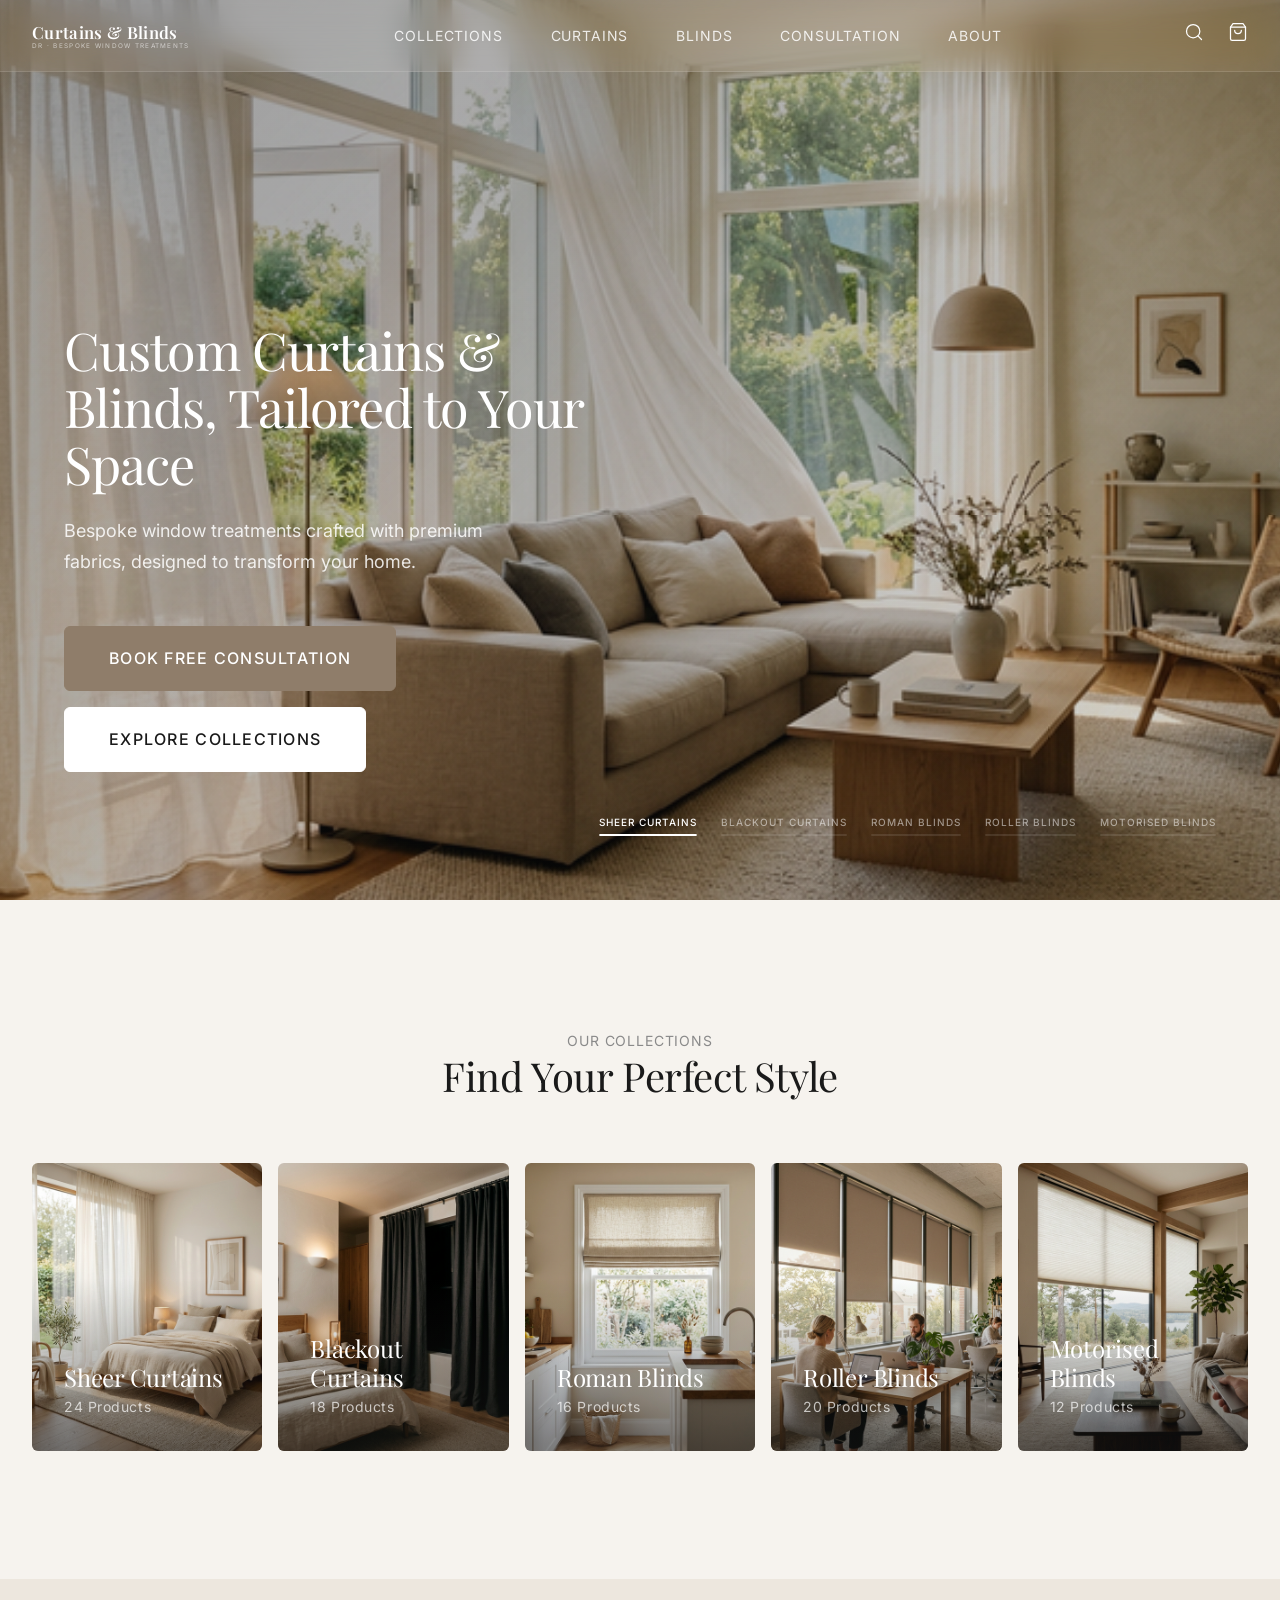
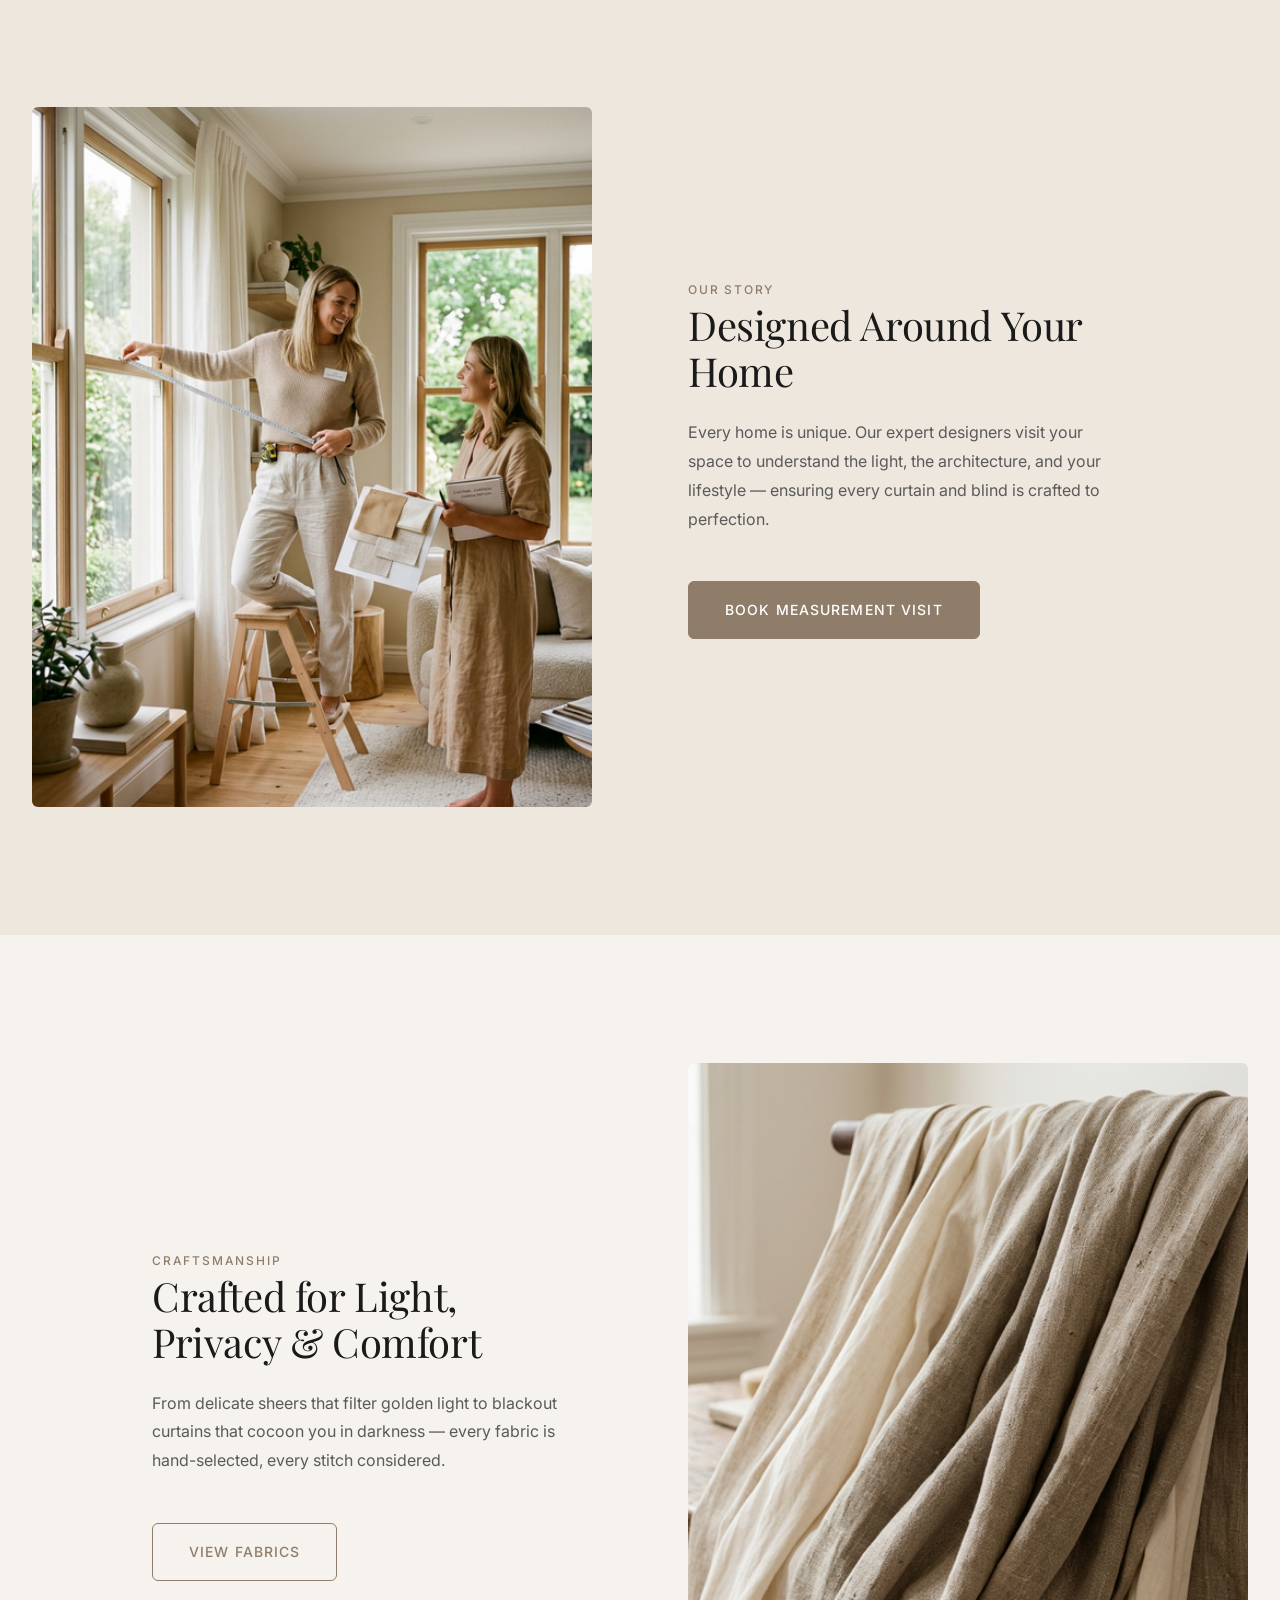
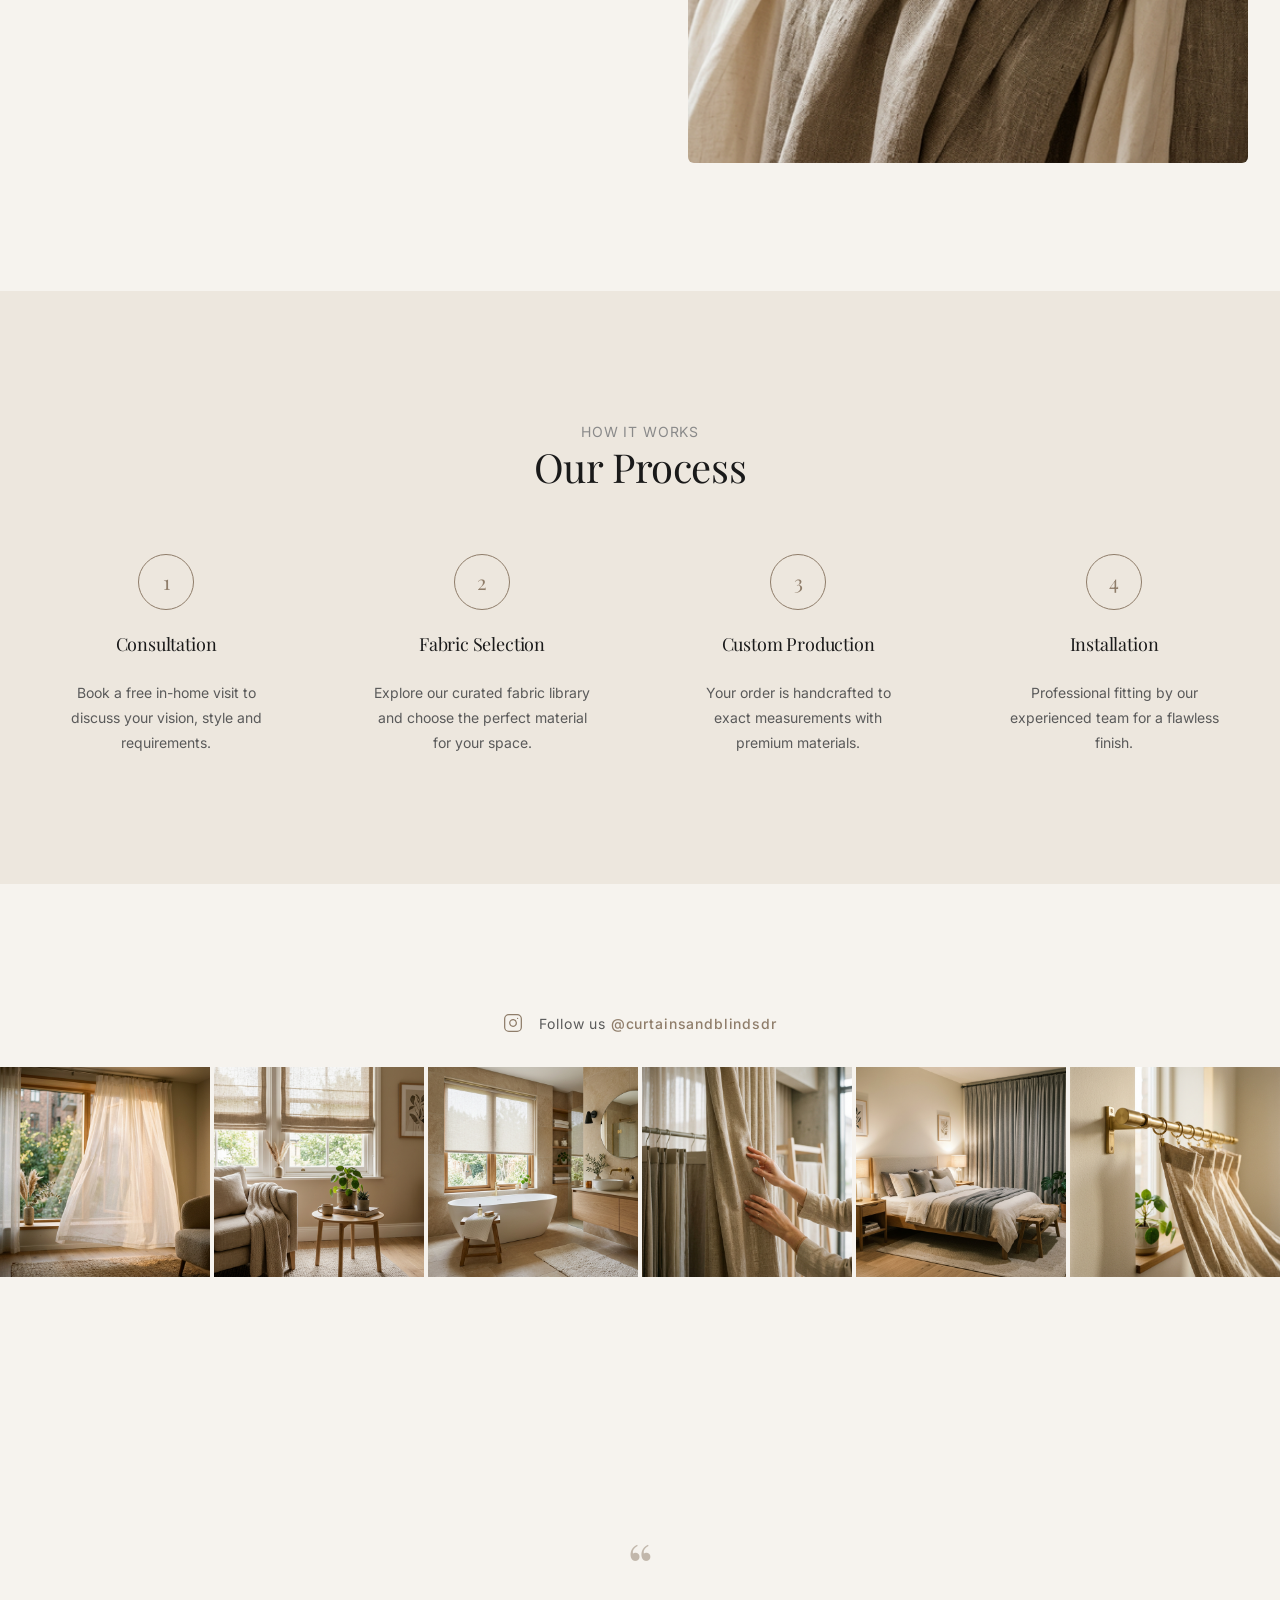
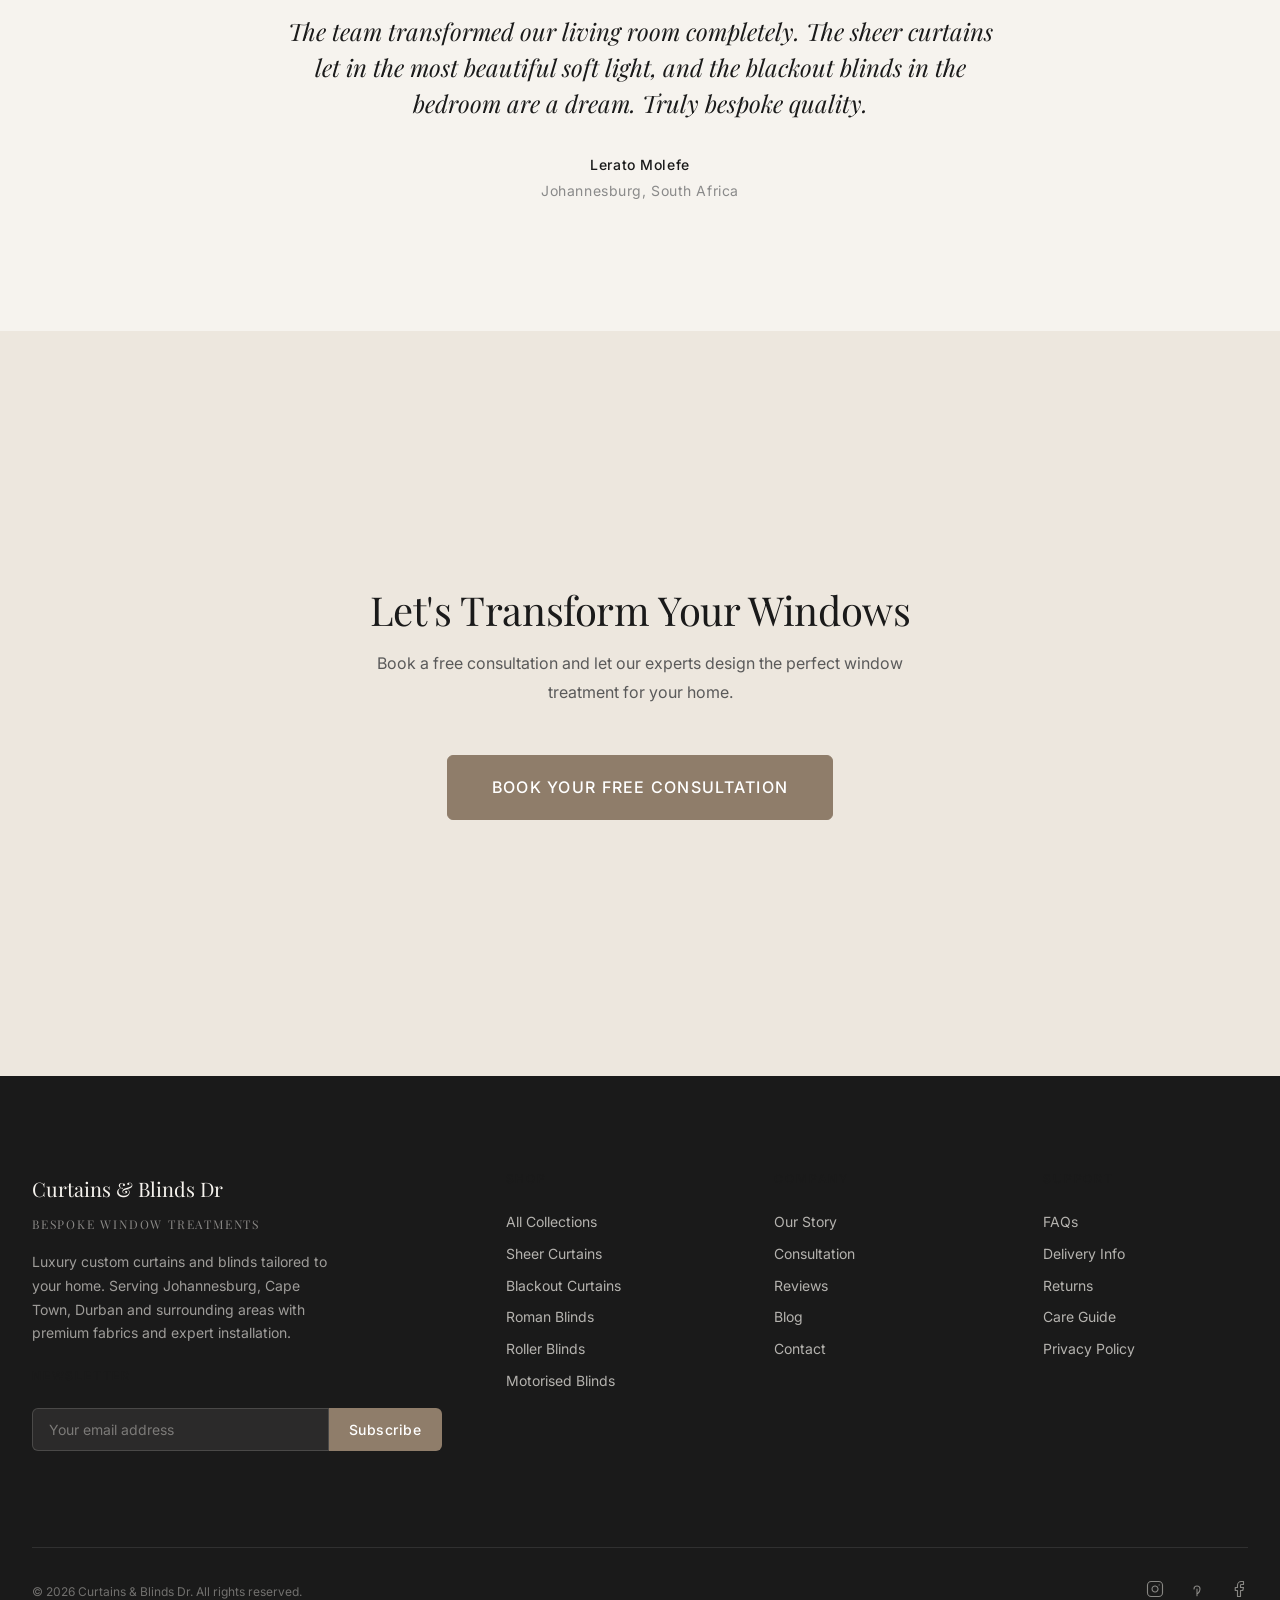
==== commit 73a84df8: "Add SVG wordmark logo, redesign mobile menu, fix mobile menu close, mobile optimizations" ====
--- a/index.html
+++ b/index.html
@@ -28,8 +28,13 @@
   <!-- ═══════════ HEADER ═══════════ -->
   <header class="header header--transparent" id="main-header">
     <div class="header__inner">
-      <a href="index.html" class="header__logo">
-        Curtains & Blinds Dr
+      <a href="index.html" class="header__logo" aria-label="Curtains & Blinds Dr — Home">
+        <svg class="header__logo-svg" viewBox="0 0 280 44" fill="none" xmlns="http://www.w3.org/2000/svg">
+          <text x="0" y="28" font-family="'Playfair Display', Georgia, serif" font-weight="600" font-size="26"
+            fill="currentColor" letter-spacing="0.5">Curtains &amp; Blinds</text>
+          <text x="0" y="42" font-family="'Inter', 'Helvetica Neue', sans-serif" font-weight="400" font-size="10"
+            fill="currentColor" letter-spacing="2" opacity="0.6">DR · BESPOKE WINDOW TREATMENTS</text>
+        </svg>
       </a>
       <nav class="header__nav" id="main-nav">
         <a href="collection.html">Collections</a>
@@ -65,12 +70,48 @@
 
   <!-- ═══════════ MOBILE MENU ═══════════ -->
   <div class="mobile-menu" id="mobile-menu">
-    <a href="collection.html">Collections</a>
-    <a href="collection.html?cat=curtains">Curtains</a>
-    <a href="collection.html?cat=blinds">Blinds</a>
-    <a href="#">Consultation</a>
-    <a href="#">About</a>
-    <a href="#" class="btn btn--primary" style="margin-top: 1rem;">Book Consultation</a>
+    <div class="mobile-menu__inner">
+      <nav class="mobile-menu__nav">
+        <a href="collection.html" class="mobile-menu__link" style="--i:0">Collections</a>
+        <a href="collection.html?cat=curtains" class="mobile-menu__link" style="--i:1">Curtains</a>
+        <a href="collection.html?cat=blinds" class="mobile-menu__link" style="--i:2">Blinds</a>
+        <a href="#" class="mobile-menu__link" style="--i:3">Consultation</a>
+        <a href="#" class="mobile-menu__link" style="--i:4">About</a>
+      </nav>
+      <div class="mobile-menu__divider"></div>
+      <div class="mobile-menu__secondary">
+        <a href="#">FAQs</a>
+        <a href="#">Care Guide</a>
+        <a href="#">Contact</a>
+      </div>
+      <a href="#" class="btn btn--primary btn--full mobile-menu__cta">Book Free Consultation</a>
+      <div class="mobile-menu__footer">
+        <div class="mobile-menu__social">
+          <a href="#" aria-label="Instagram">
+            <svg width="20" height="20" viewBox="0 0 24 24" fill="none" stroke="currentColor" stroke-width="1.5"
+              stroke-linecap="round" stroke-linejoin="round">
+              <rect x="2" y="2" width="20" height="20" rx="5" ry="5" />
+              <path d="M16 11.37A4 4 0 1 1 12.63 8 4 4 0 0 1 16 11.37z" />
+              <line x1="17.5" y1="6.5" x2="17.51" y2="6.5" />
+            </svg>
+          </a>
+          <a href="#" aria-label="Pinterest">
+            <svg width="20" height="20" viewBox="0 0 24 24" fill="none" stroke="currentColor" stroke-width="1.5"
+              stroke-linecap="round" stroke-linejoin="round">
+              <path d="M8 12a4 4 0 1 1 8 0c0 4-3 6-3 6" />
+              <line x1="12" y1="12" x2="12" y2="21" />
+            </svg>
+          </a>
+          <a href="#" aria-label="Facebook">
+            <svg width="20" height="20" viewBox="0 0 24 24" fill="none" stroke="currentColor" stroke-width="1.5"
+              stroke-linecap="round" stroke-linejoin="round">
+              <path d="M18 2h-3a5 5 0 0 0-5 5v3H7v4h3v8h4v-8h3l1-4h-4V7a1 1 0 0 1 1-1h3z" />
+            </svg>
+          </a>
+        </div>
+        <span class="mobile-menu__tagline">Bespoke Window Treatments · South Africa</span>
+      </div>
+    </div>
   </div>
 
   <main>
--- a/css/layout.css
+++ b/css/layout.css
@@ -48,6 +48,11 @@
         backdrop-filter var(--duration-base) var(--ease-smooth);
 }
 
+/* When mobile menu is open, elevate header above the overlay */
+.menu-open .header {
+    z-index: calc(var(--z-overlay) + 5);
+}
+
 .header__inner {
     display: flex;
     align-items: center;
@@ -89,22 +94,17 @@
 }
 
 .header__logo {
-    font-family: var(--font-serif);
-    font-size: var(--text-xl);
-    font-weight: 600;
-    letter-spacing: 0.02em;
+    display: flex;
+    align-items: center;
     transition: color var(--duration-base) var(--ease-smooth);
-    white-space: nowrap;
-}
-
-.header__logo span {
-    font-weight: 400;
-    font-size: var(--text-sm);
+    color: inherit;
+    flex-shrink: 0;
+}
+
+.header__logo-svg {
+    width: 180px;
+    height: auto;
     display: block;
-    letter-spacing: 0.15em;
-    text-transform: uppercase;
-    opacity: 0.7;
-    margin-top: -2px;
 }
 
 .header__nav {
@@ -148,11 +148,10 @@
     gap: 5px;
     padding: 4px;
     cursor: pointer;
-    z-index: calc(var(--z-overlay) + 10);
     position: relative;
 }
 
-/* When menu is active, force the toggle above the overlay and set dark color */
+/* When menu is active, force dark color since overlay bg is light */
 .menu-toggle.active {
     color: var(--text-primary) !important;
 }
@@ -182,16 +181,13 @@
 .mobile-menu {
     position: fixed;
     inset: 0;
-    background-color: var(--bg-primary);
+    background: linear-gradient(180deg, var(--bg-primary) 0%, var(--bg-section) 100%);
     z-index: var(--z-overlay);
-    display: flex;
-    flex-direction: column;
-    align-items: center;
-    justify-content: center;
-    gap: var(--space-lg);
     opacity: 0;
     pointer-events: none;
-    transition: opacity var(--duration-base) var(--ease-smooth);
+    transition: opacity 400ms var(--ease-smooth);
+    overflow-y: auto;
+    -webkit-overflow-scrolling: touch;
 }
 
 .mobile-menu.active {
@@ -199,15 +195,141 @@
     pointer-events: all;
 }
 
-.mobile-menu a {
+.mobile-menu__inner {
+    display: flex;
+    flex-direction: column;
+    min-height: 100%;
+    padding: calc(var(--header-height) + 2rem) var(--space-lg) var(--space-xl);
+}
+
+/* ── Nav Links — staggered slide-up ── */
+.mobile-menu__nav {
+    display: flex;
+    flex-direction: column;
+    gap: 0;
+}
+
+.mobile-menu__link {
     font-family: var(--font-serif);
-    font-size: var(--text-3xl);
+    font-size: 2.25rem;
     color: var(--text-primary);
-    transition: color var(--duration-fast) var(--ease-smooth);
-}
-
-.mobile-menu a:hover {
+    padding: 0.6rem 0;
+    opacity: 0;
+    transform: translateY(20px);
+    transition: opacity 400ms var(--ease-smooth),
+        transform 400ms var(--ease-smooth),
+        color 200ms var(--ease-smooth);
+    transition-delay: calc(var(--i) * 60ms + 100ms);
+    letter-spacing: -0.01em;
+    line-height: 1.2;
+}
+
+.mobile-menu__link:hover {
     color: var(--accent);
+}
+
+.mobile-menu.active .mobile-menu__link {
+    opacity: 1;
+    transform: translateY(0);
+}
+
+/* ── Accent Divider ── */
+.mobile-menu__divider {
+    width: 40px;
+    height: 1.5px;
+    background: var(--accent);
+    margin: var(--space-lg) 0;
+    opacity: 0;
+    transform: scaleX(0);
+    transform-origin: left;
+    transition: opacity 400ms var(--ease-smooth), transform 500ms var(--ease-smooth);
+    transition-delay: 450ms;
+}
+
+.mobile-menu.active .mobile-menu__divider {
+    opacity: 0.6;
+    transform: scaleX(1);
+}
+
+/* ── Secondary Links ── */
+.mobile-menu__secondary {
+    display: flex;
+    gap: var(--space-lg);
+    opacity: 0;
+    transform: translateY(10px);
+    transition: opacity 400ms var(--ease-smooth), transform 400ms var(--ease-smooth);
+    transition-delay: 500ms;
+}
+
+.mobile-menu.active .mobile-menu__secondary {
+    opacity: 1;
+    transform: translateY(0);
+}
+
+.mobile-menu__secondary a {
+    font-size: var(--text-sm);
+    color: var(--text-secondary);
+    letter-spacing: 0.04em;
+    transition: color 200ms var(--ease-smooth);
+}
+
+.mobile-menu__secondary a:hover {
+    color: var(--accent);
+}
+
+/* ── CTA Button ── */
+.mobile-menu__cta {
+    margin-top: var(--space-xl);
+    opacity: 0;
+    transform: translateY(10px);
+    transition: opacity 400ms var(--ease-smooth),
+        transform 400ms var(--ease-smooth),
+        background 200ms var(--ease-smooth) !important;
+    transition-delay: 560ms;
+}
+
+.mobile-menu.active .mobile-menu__cta {
+    opacity: 1;
+    transform: translateY(0);
+}
+
+/* ── Footer ── */
+.mobile-menu__footer {
+    margin-top: auto;
+    padding-top: var(--space-xl);
+    display: flex;
+    flex-direction: column;
+    align-items: flex-start;
+    gap: var(--space-md);
+    opacity: 0;
+    transition: opacity 500ms var(--ease-smooth);
+    transition-delay: 600ms;
+}
+
+.mobile-menu.active .mobile-menu__footer {
+    opacity: 1;
+}
+
+.mobile-menu__social {
+    display: flex;
+    gap: var(--space-md);
+}
+
+.mobile-menu__social a {
+    color: var(--text-light);
+    transition: color 200ms var(--ease-smooth);
+}
+
+.mobile-menu__social a:hover {
+    color: var(--accent);
+}
+
+.mobile-menu__tagline {
+    font-size: var(--text-xs);
+    color: var(--text-light);
+    letter-spacing: 0.12em;
+    text-transform: uppercase;
+    opacity: 0.6;
 }
 
 /* ── Footer ── */
@@ -357,6 +479,12 @@
 }
 
 /* ── Responsive Layout ── */
+
+/* Prevent background scroll when mobile menu is open */
+.menu-open {
+    overflow: hidden;
+}
+
 @media (max-width: 1024px) {
     .header__nav {
         display: none;
@@ -366,6 +494,10 @@
         display: flex;
     }
 
+    .header__logo-svg {
+        width: 150px;
+    }
+
     .footer__grid {
         grid-template-columns: 1fr 1fr;
         gap: var(--space-xl);
@@ -377,12 +509,24 @@
 }
 
 @media (max-width: 768px) {
+    :root {
+        --header-height: 60px;
+    }
+
     .container {
-        padding: 0 var(--space-md);
+        padding: 0 var(--space-sm);
+    }
+
+    .header__inner {
+        padding: 0 var(--space-sm);
+    }
+
+    .header__logo-svg {
+        width: 130px;
     }
 
     .section {
-        padding: var(--space-3xl) 0;
+        padding: var(--space-2xl) 0;
     }
 
     .grid-2,
@@ -400,4 +544,15 @@
         gap: var(--space-sm);
         text-align: center;
     }
+}
+
+@media (max-width: 480px) {
+    .header__logo-svg {
+        width: 110px;
+    }
+
+    .header__actions a svg {
+        width: 18px;
+        height: 18px;
+    }
 }
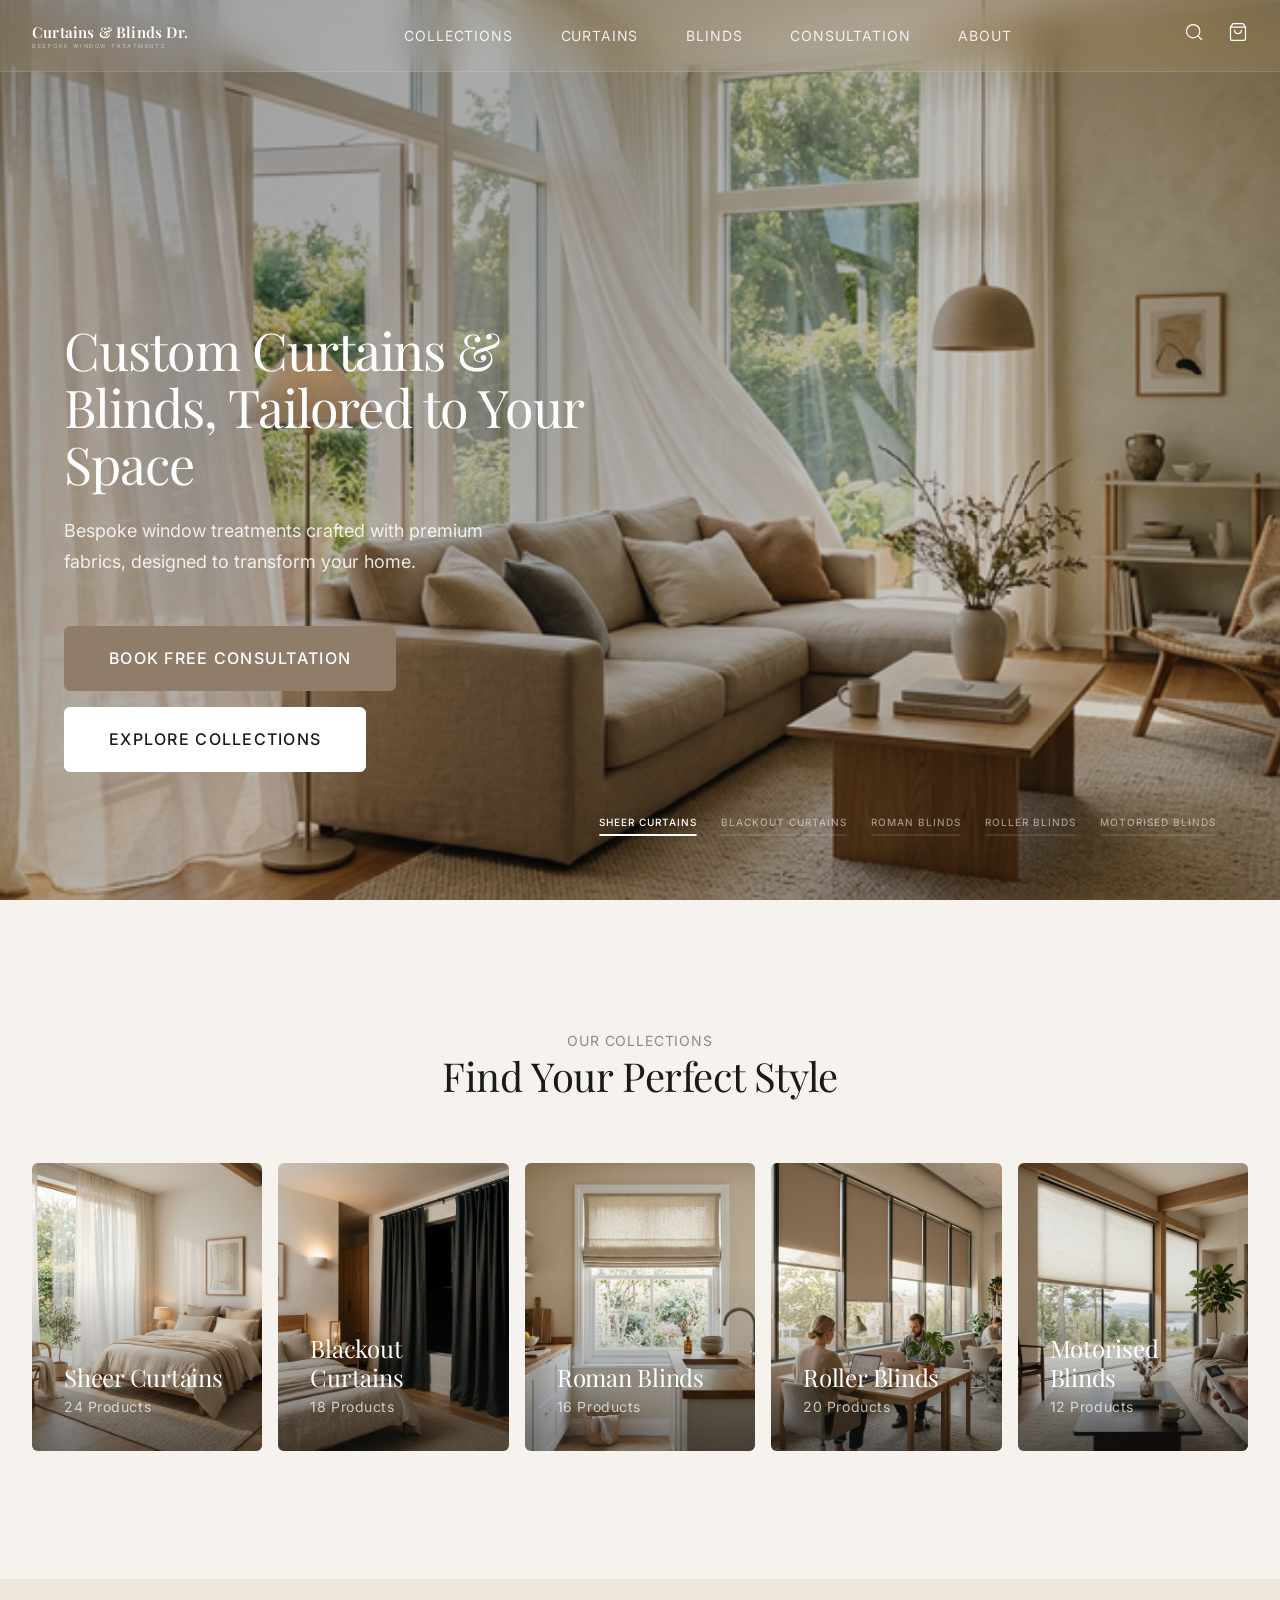
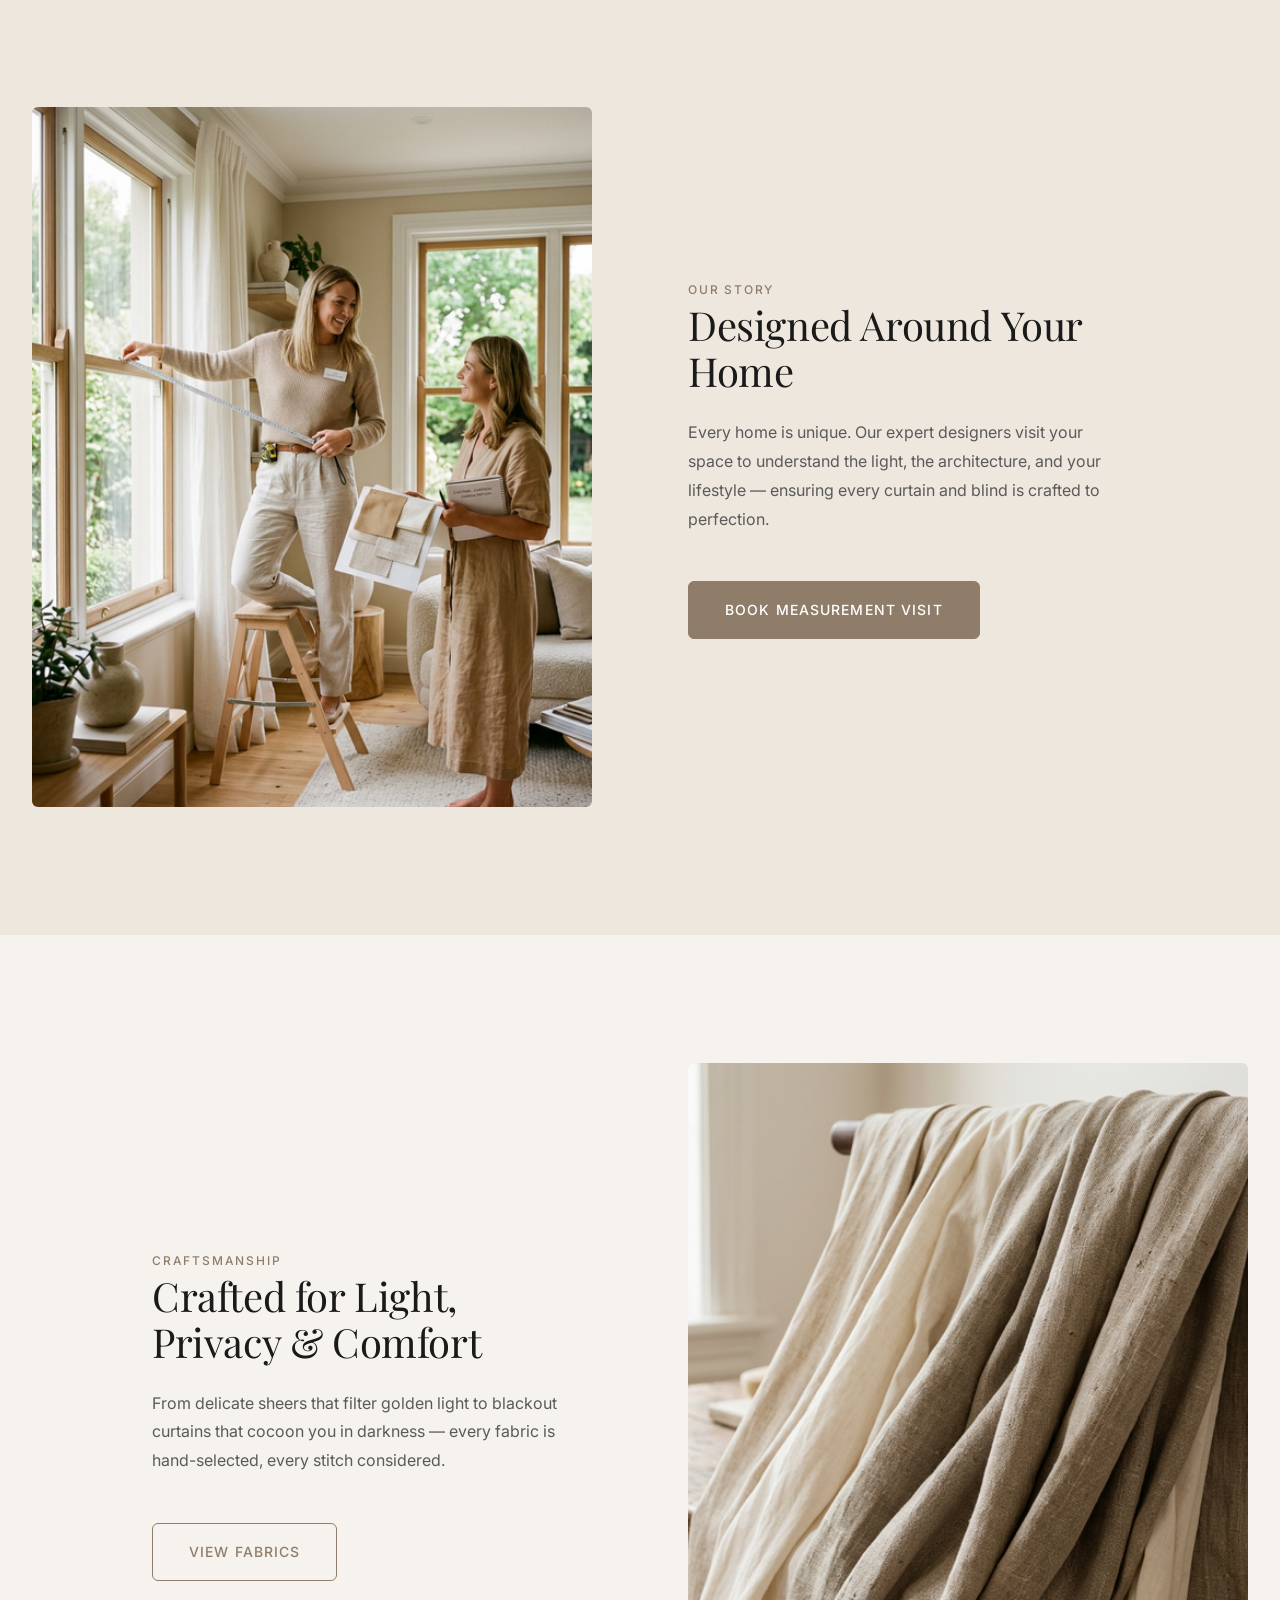
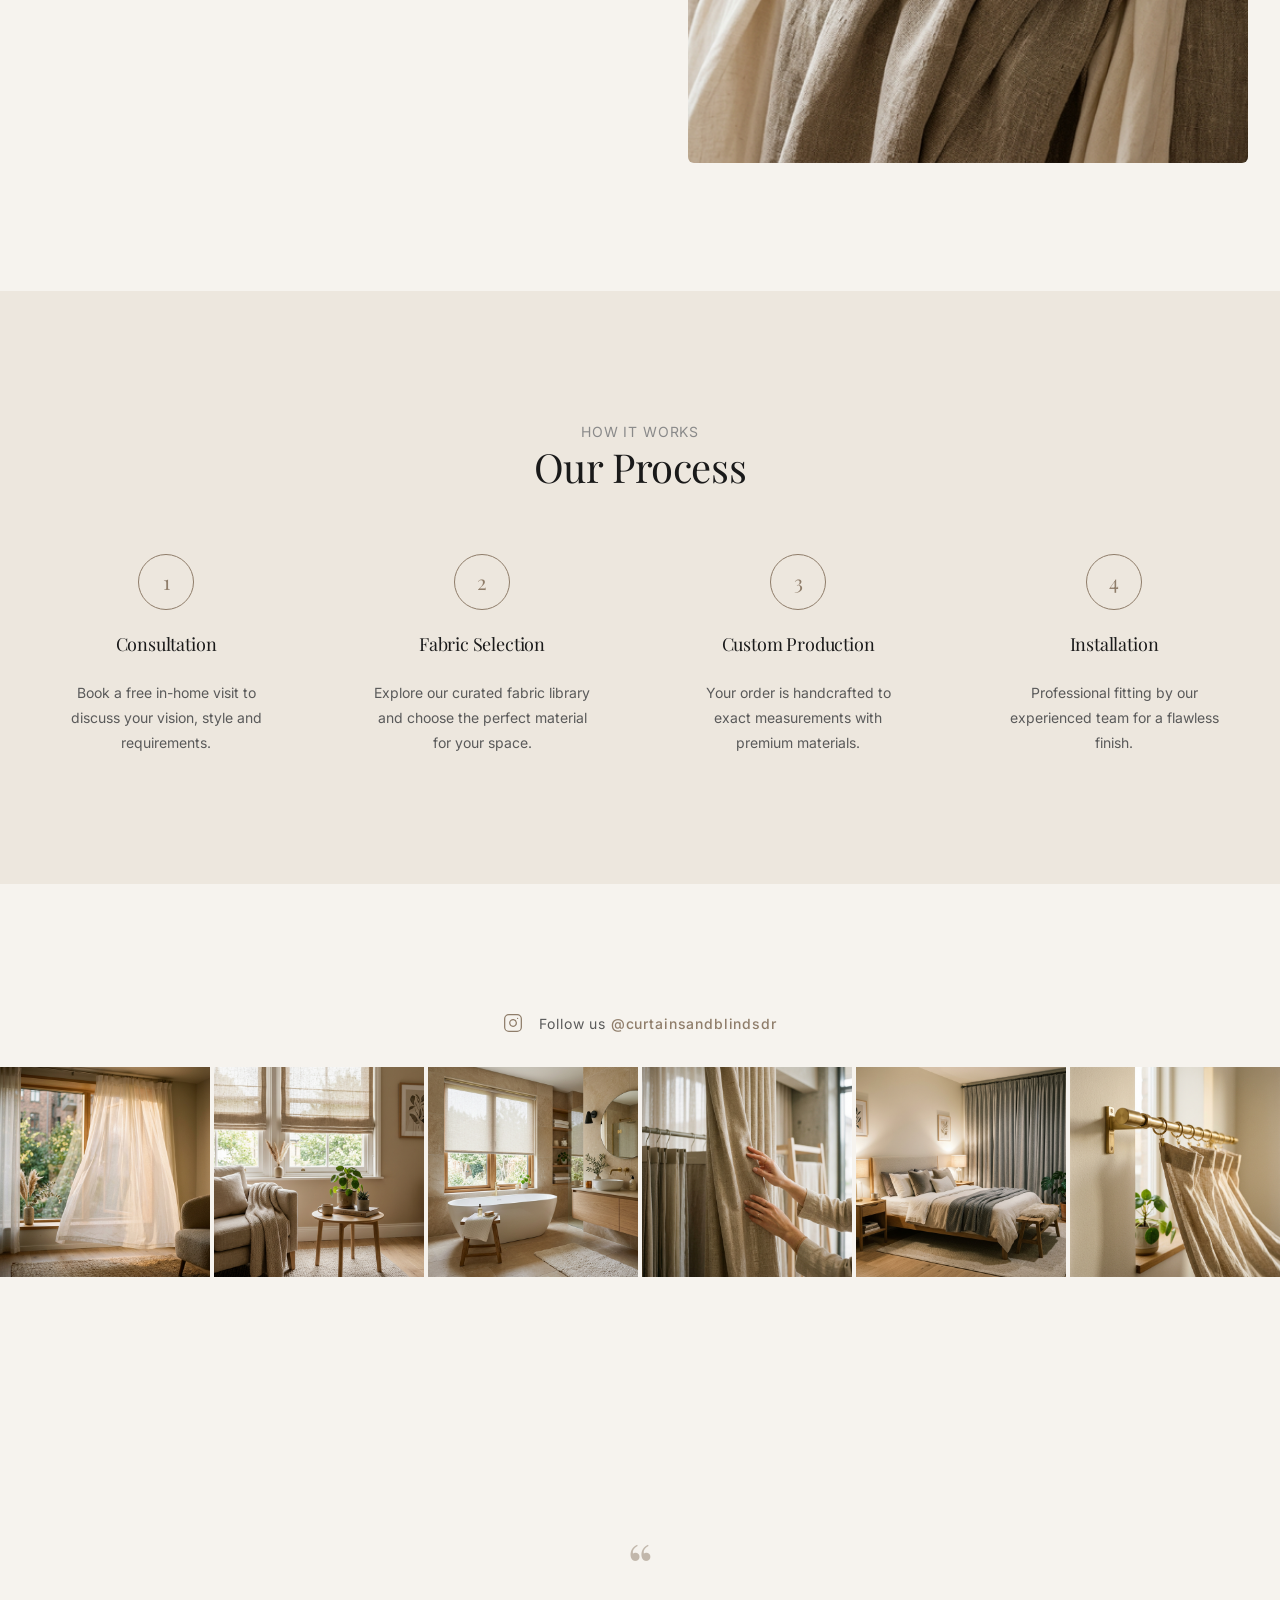
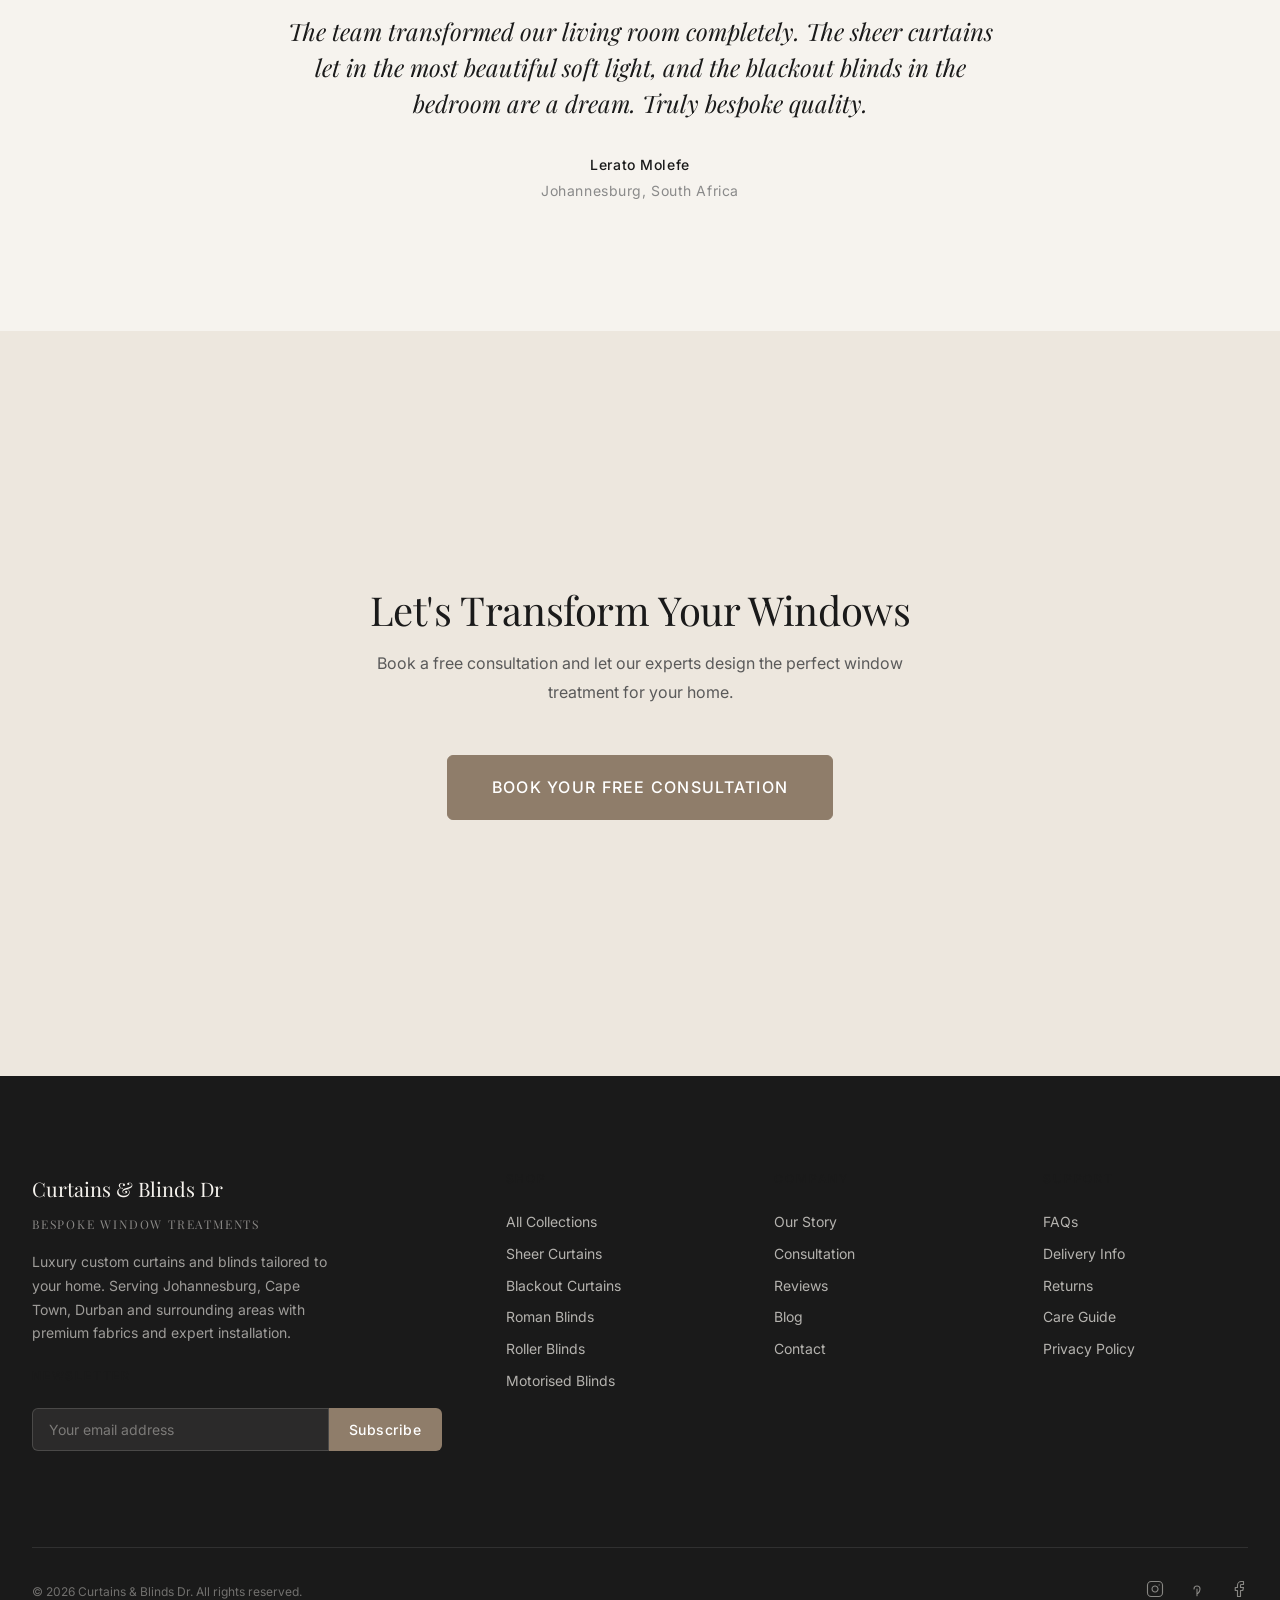
==== commit c30b1307: "Fix logo: full brand name on single line with tagline underneath" ====
--- a/index.html
+++ b/index.html
@@ -29,11 +29,11 @@
   <header class="header header--transparent" id="main-header">
     <div class="header__inner">
       <a href="index.html" class="header__logo" aria-label="Curtains & Blinds Dr — Home">
-        <svg class="header__logo-svg" viewBox="0 0 280 44" fill="none" xmlns="http://www.w3.org/2000/svg">
-          <text x="0" y="28" font-family="'Playfair Display', Georgia, serif" font-weight="600" font-size="26"
-            fill="currentColor" letter-spacing="0.5">Curtains &amp; Blinds</text>
-          <text x="0" y="42" font-family="'Inter', 'Helvetica Neue', sans-serif" font-weight="400" font-size="10"
-            fill="currentColor" letter-spacing="2" opacity="0.6">DR · BESPOKE WINDOW TREATMENTS</text>
+        <svg class="header__logo-svg" viewBox="0 0 320 44" fill="none" xmlns="http://www.w3.org/2000/svg">
+          <text x="0" y="26" font-family="'Playfair Display', Georgia, serif" font-weight="600" font-size="24"
+            fill="currentColor" letter-spacing="0.3">Curtains &amp; Blinds Dr.</text>
+          <text x="0" y="42" font-family="'Inter', 'Helvetica Neue', sans-serif" font-weight="400" font-size="9"
+            fill="currentColor" letter-spacing="2.5" opacity="0.55">BESPOKE WINDOW TREATMENTS</text>
         </svg>
       </a>
       <nav class="header__nav" id="main-nav">
--- a/css/layout.css
+++ b/css/layout.css
@@ -102,7 +102,7 @@
 }
 
 .header__logo-svg {
-    width: 180px;
+    width: 200px;
     height: auto;
     display: block;
 }
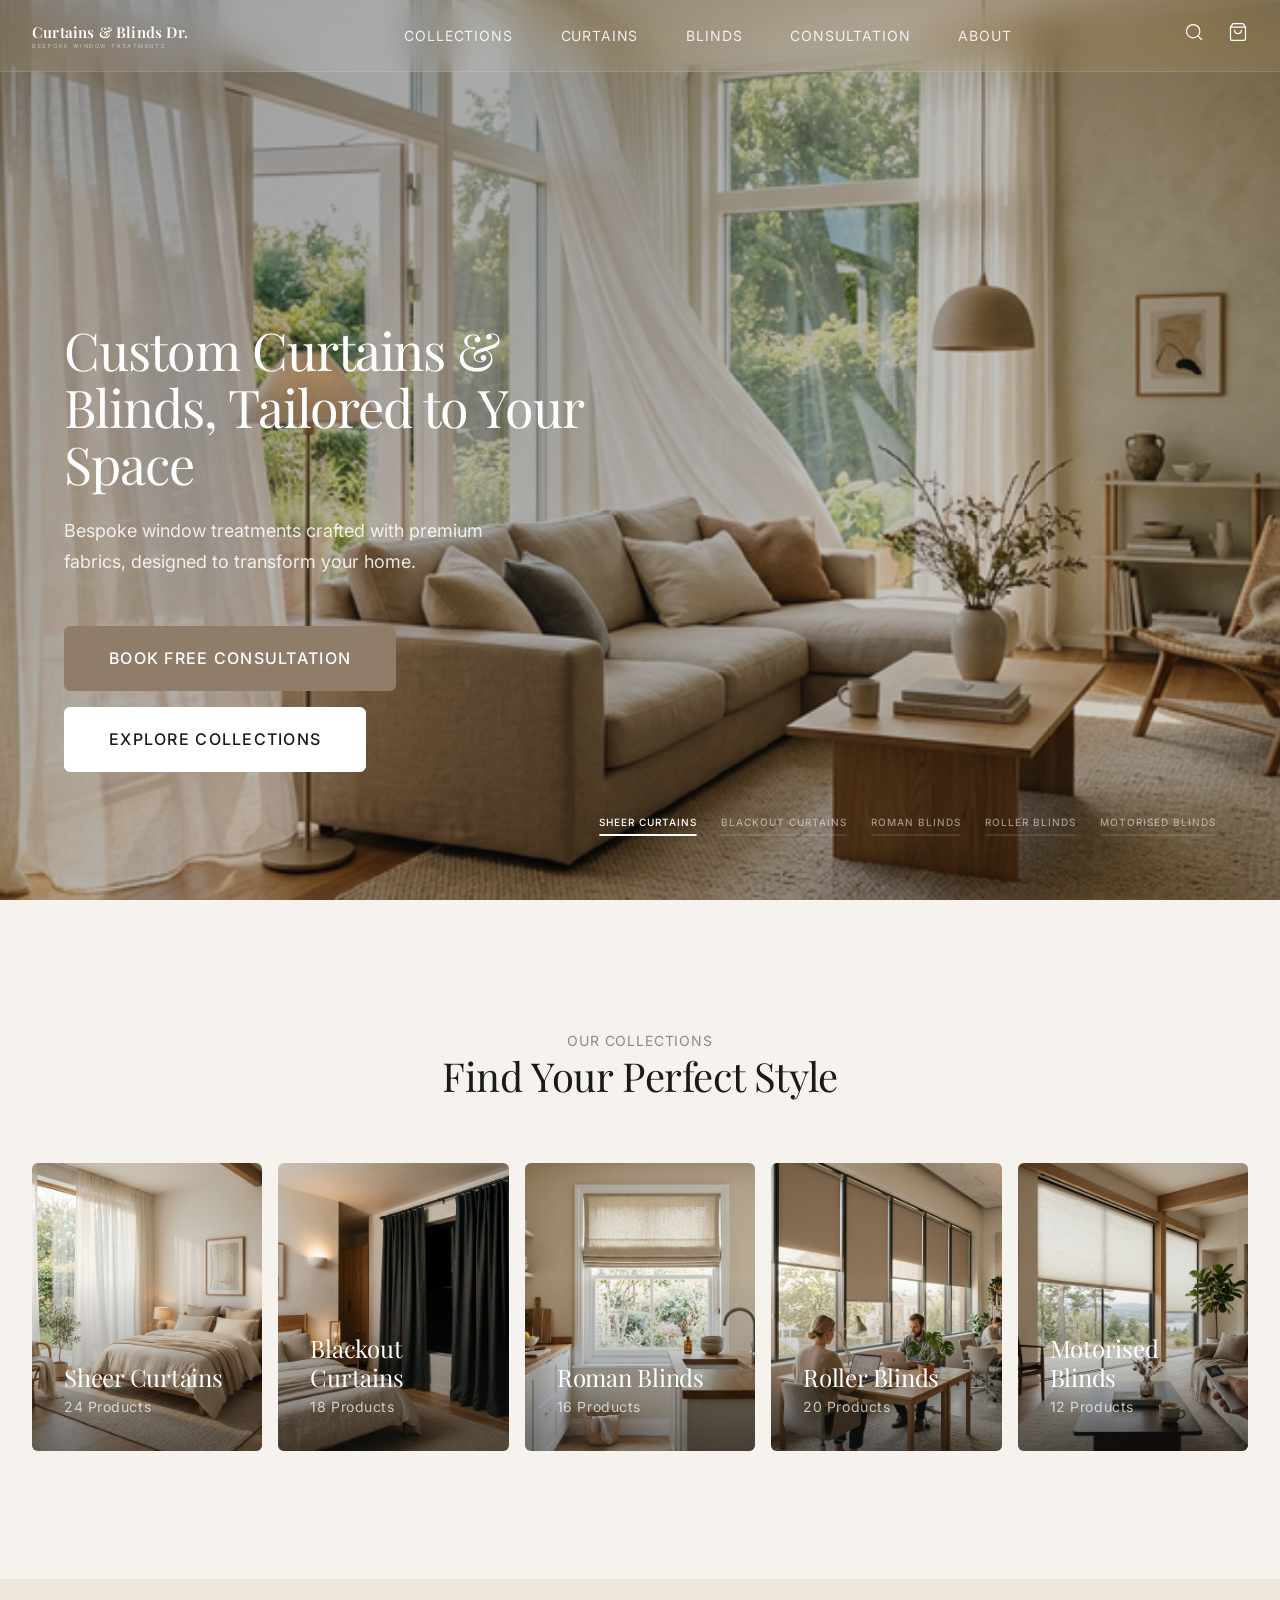
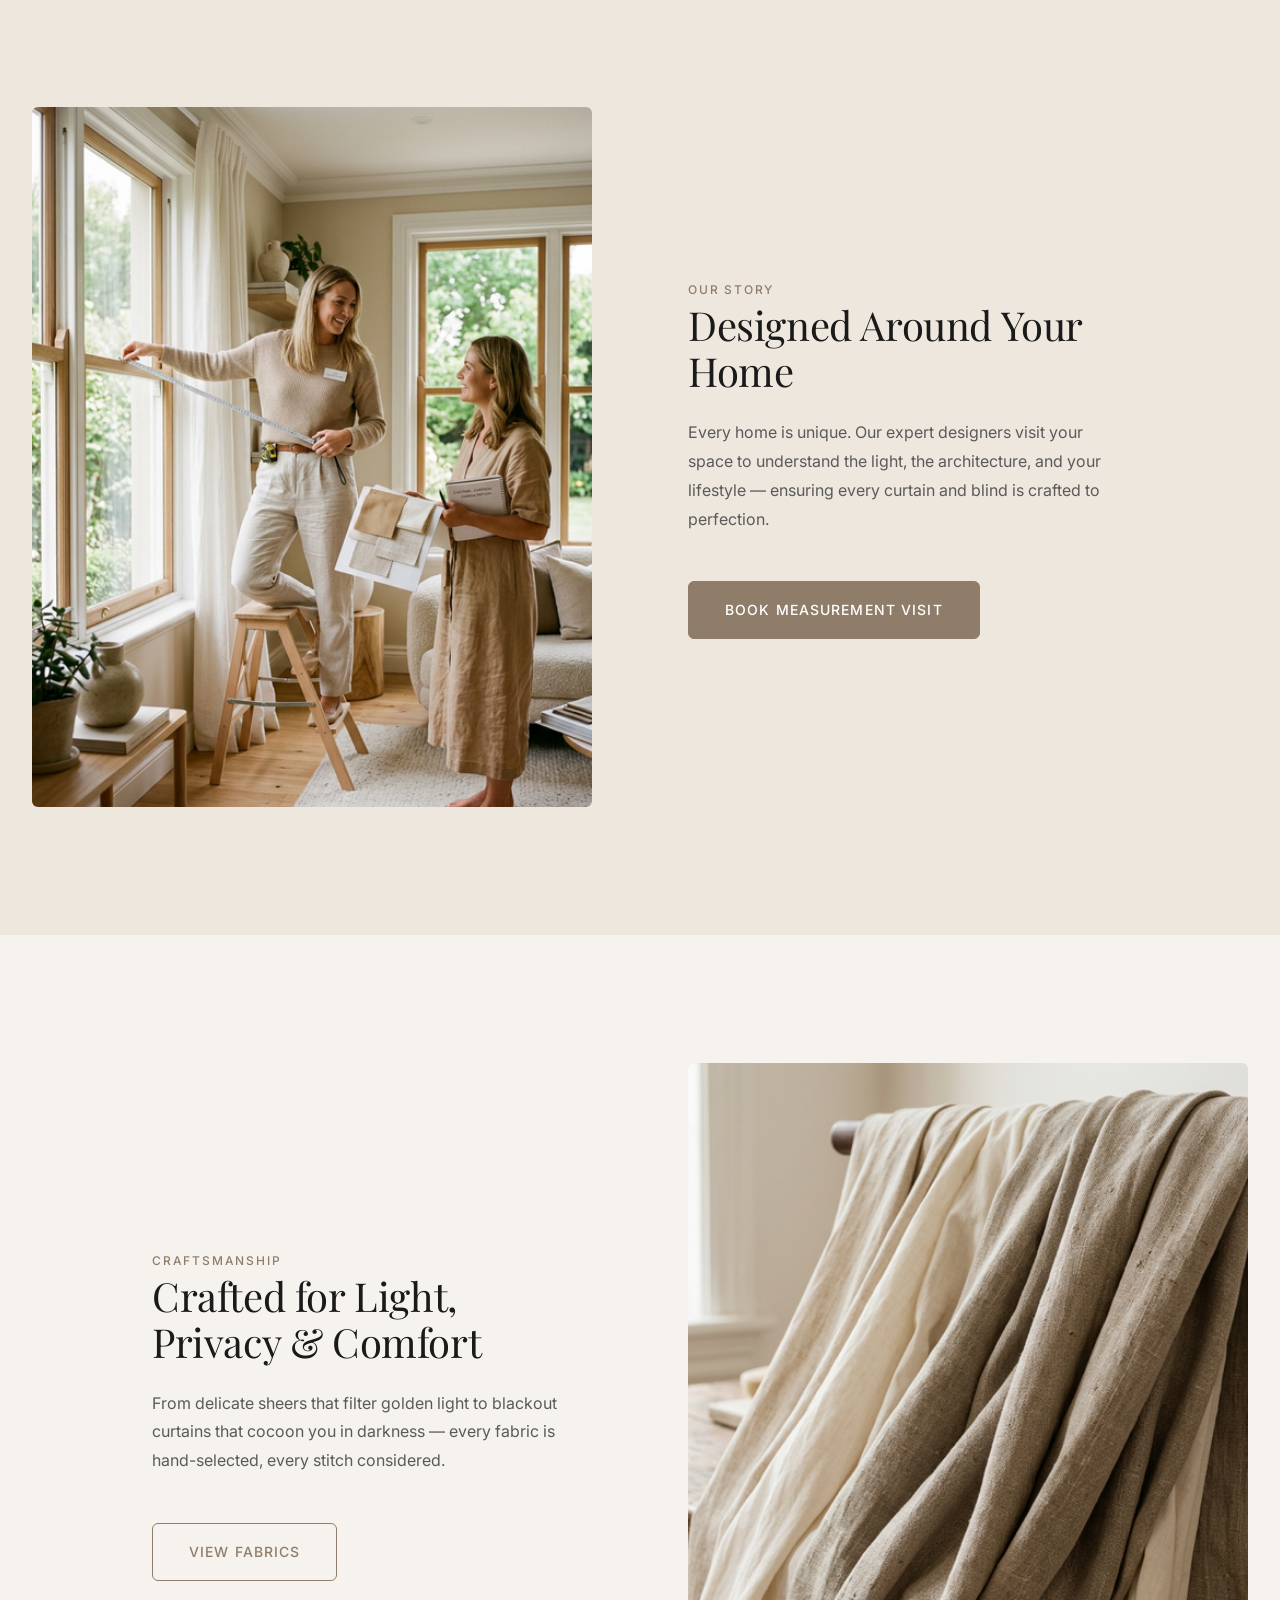
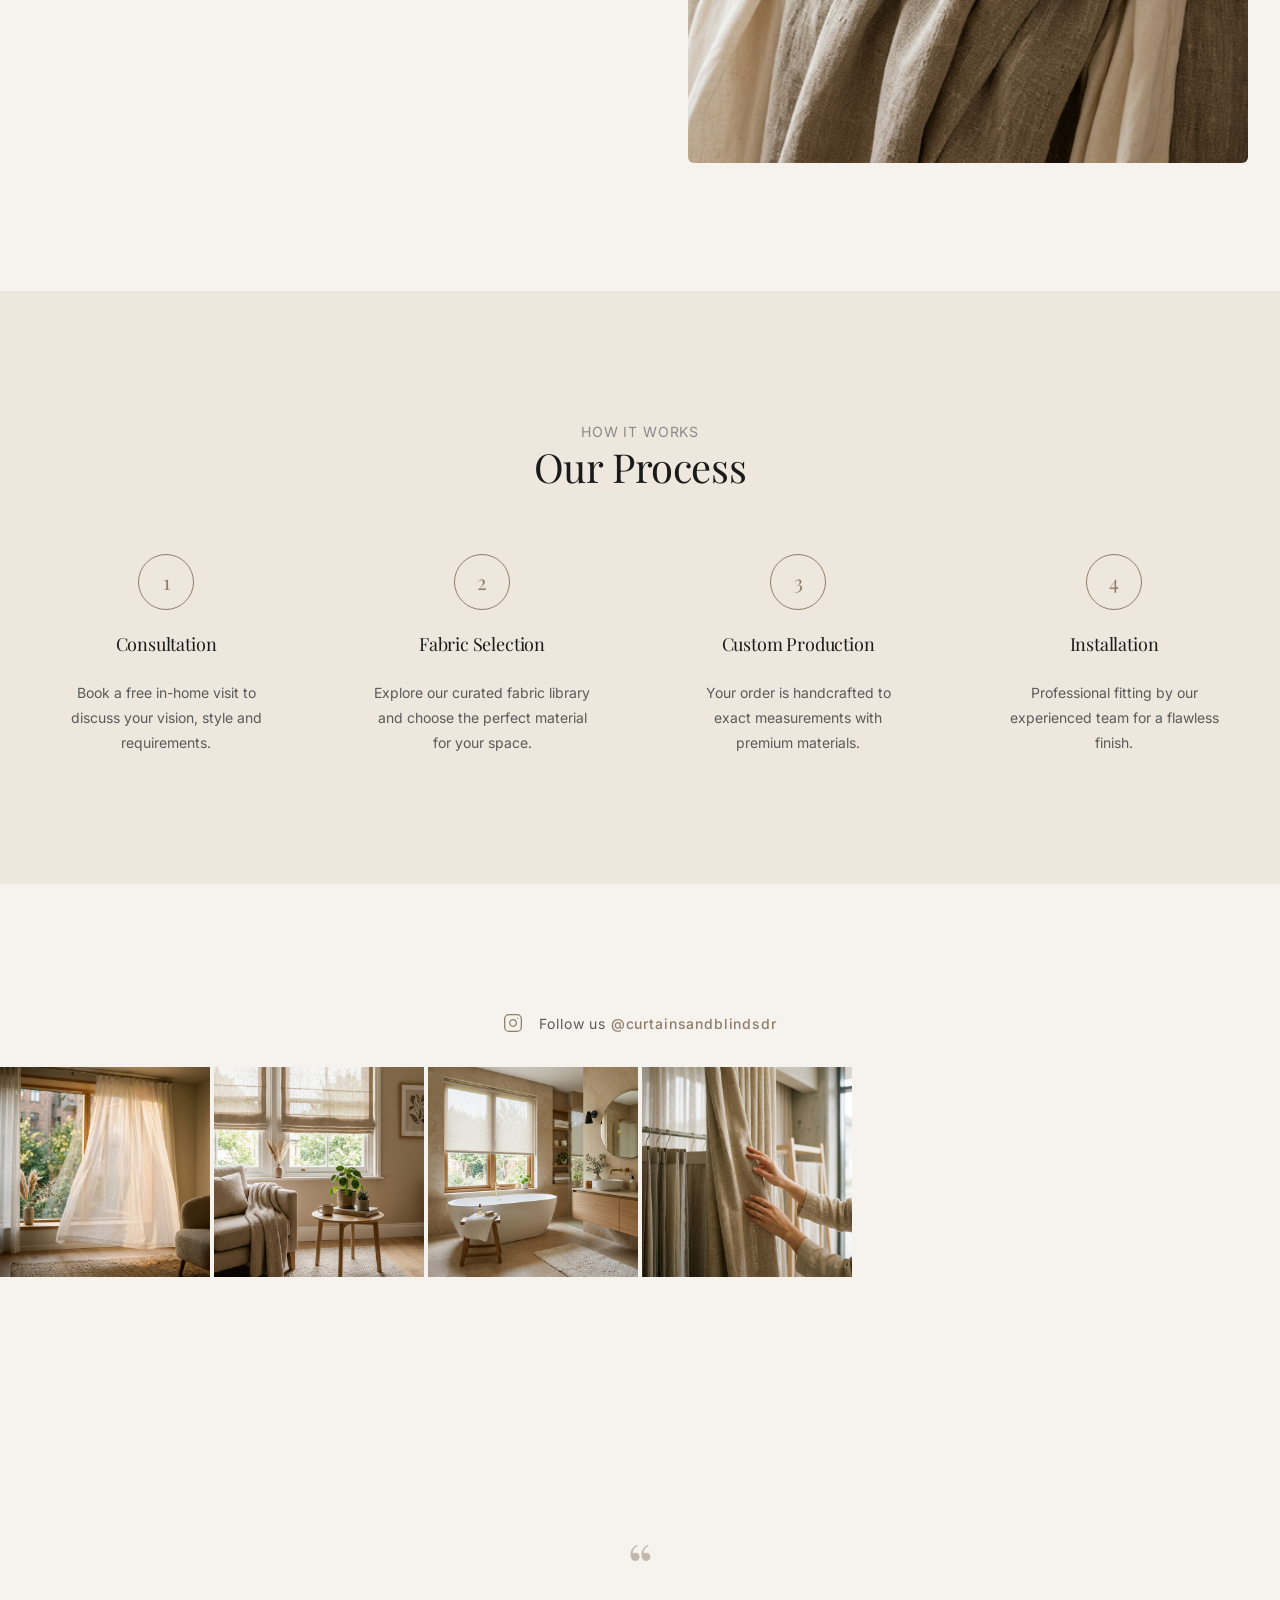
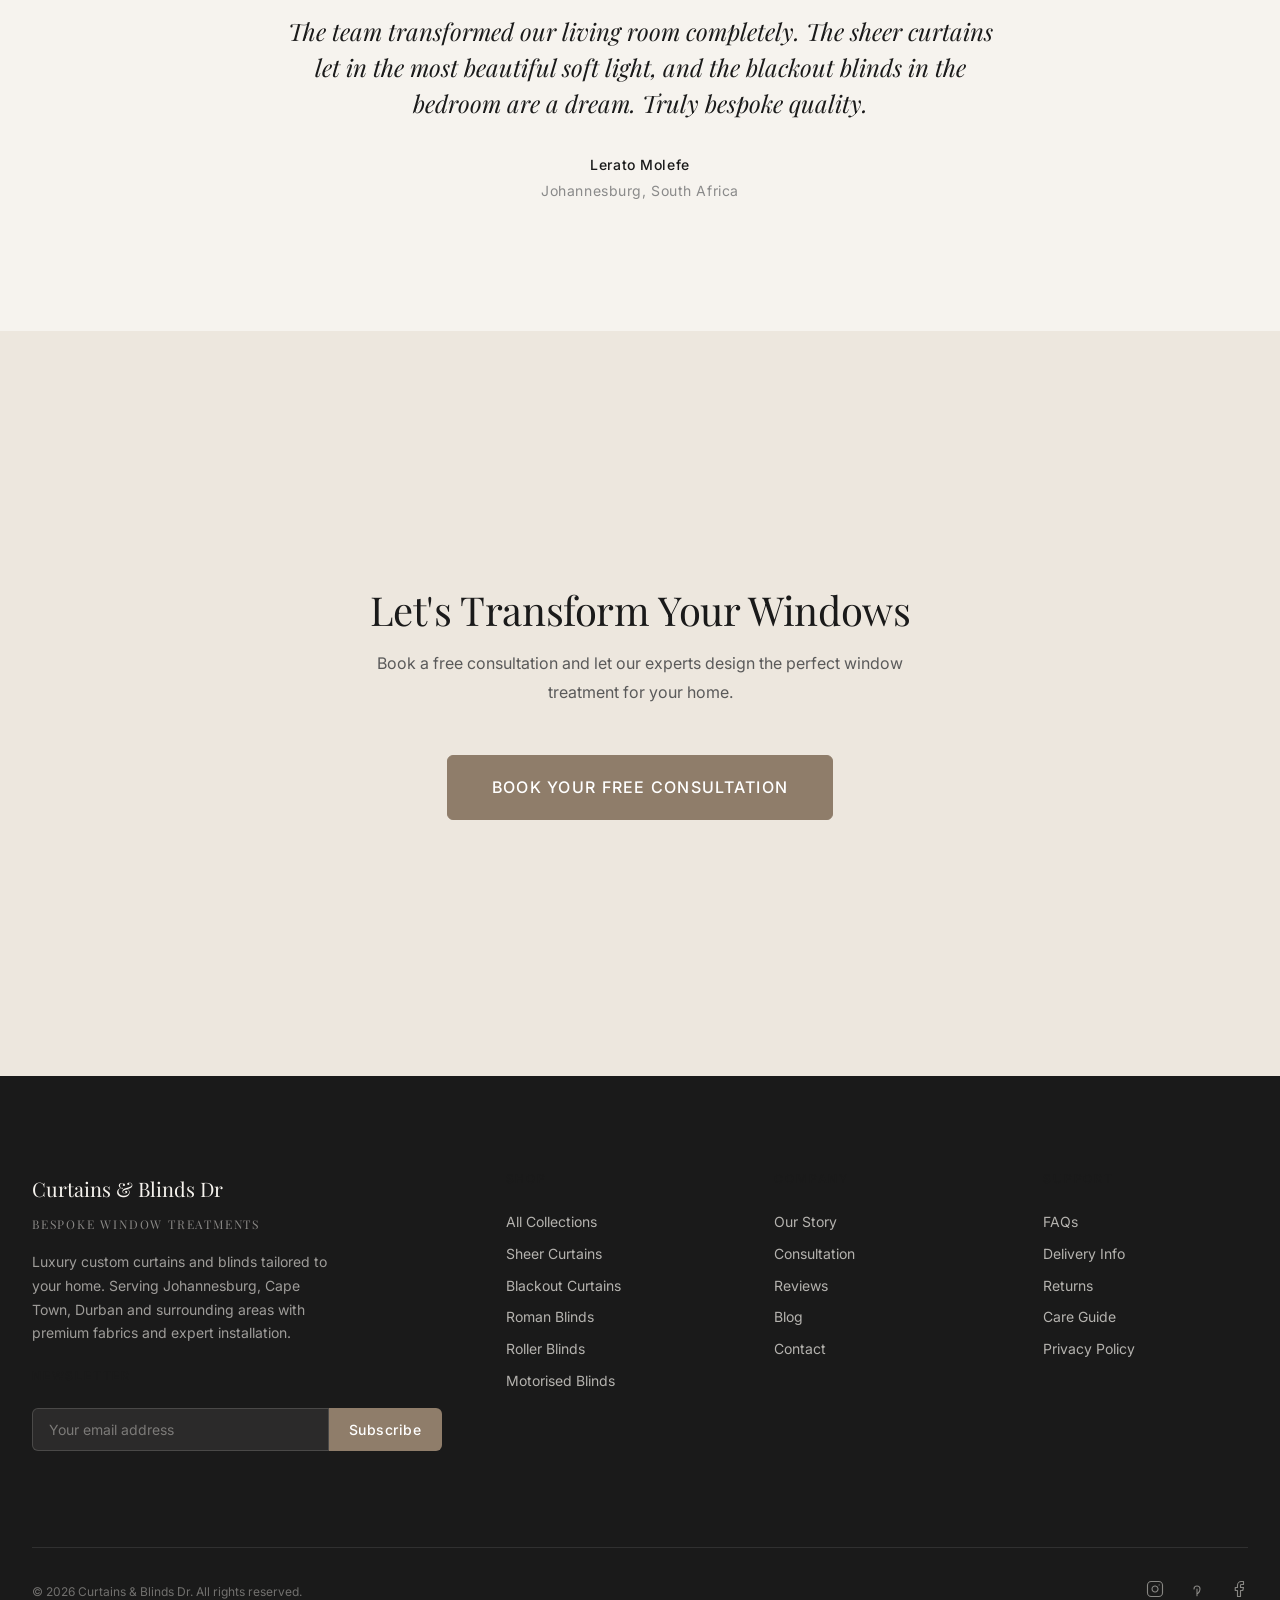
==== commit 0d0911df: "Add scroll animations to all pages (footer, product details, collection headers, insta grid) with ne" ====
--- a/index.html
+++ b/index.html
@@ -308,17 +308,23 @@
         </div>
       </div>
       <div class="insta-grid">
-        <div class="insta-grid__item"><img src="images/insta_1_1772547765342.png" alt="Instagram post" loading="lazy">
-        </div>
-        <div class="insta-grid__item"><img src="images/insta_2_1772547793553.png" alt="Instagram post" loading="lazy">
-        </div>
-        <div class="insta-grid__item"><img src="images/insta_3_1772547872063.png" alt="Instagram post" loading="lazy">
-        </div>
-        <div class="insta-grid__item"><img src="images/insta_4_1772547901064.png" alt="Instagram post" loading="lazy">
-        </div>
-        <div class="insta-grid__item"><img src="images/insta_5_1772547967947.png" alt="Instagram post" loading="lazy">
-        </div>
-        <div class="insta-grid__item"><img src="images/insta_6_1772548397324.png" alt="Instagram post" loading="lazy">
+        <div class="insta-grid__item fade-in" style="transition-delay: 50ms"><img src="images/insta_1_1772547765342.png"
+            alt="Instagram post" loading="lazy">
+        </div>
+        <div class="insta-grid__item fade-in" style="transition-delay: 100ms"><img
+            src="images/insta_2_1772547793553.png" alt="Instagram post" loading="lazy">
+        </div>
+        <div class="insta-grid__item fade-in" style="transition-delay: 150ms"><img
+            src="images/insta_3_1772547872063.png" alt="Instagram post" loading="lazy">
+        </div>
+        <div class="insta-grid__item fade-in" style="transition-delay: 200ms"><img
+            src="images/insta_4_1772547901064.png" alt="Instagram post" loading="lazy">
+        </div>
+        <div class="insta-grid__item fade-in" style="transition-delay: 250ms"><img
+            src="images/insta_5_1772547967947.png" alt="Instagram post" loading="lazy">
+        </div>
+        <div class="insta-grid__item fade-in" style="transition-delay: 300ms"><img
+            src="images/insta_6_1772548397324.png" alt="Instagram post" loading="lazy">
         </div>
       </div>
     </section>
@@ -356,7 +362,7 @@
   <footer class="footer">
     <div class="container">
       <div class="footer__grid">
-        <div>
+        <div class="fade-in-up" style="transition-delay: 100ms">
           <div class="footer__brand">
             Curtains & Blinds Dr
             <span class="footer__brand-sub">Bespoke Window Treatments</span>
@@ -371,7 +377,7 @@
             </div>
           </div>
         </div>
-        <div>
+        <div class="fade-in-up" style="transition-delay: 200ms">
           <h5 class="footer__heading">Shop</h5>
           <nav class="footer__links">
             <a href="collection.html">All Collections</a>
@@ -382,7 +388,7 @@
             <a href="collection.html?cat=motorised">Motorised Blinds</a>
           </nav>
         </div>
-        <div>
+        <div class="fade-in-up" style="transition-delay: 300ms">
           <h5 class="footer__heading">Company</h5>
           <nav class="footer__links">
             <a href="#">Our Story</a>
@@ -392,7 +398,7 @@
             <a href="#">Contact</a>
           </nav>
         </div>
-        <div>
+        <div class="fade-in-up" style="transition-delay: 400ms">
           <h5 class="footer__heading">Support</h5>
           <nav class="footer__links">
             <a href="#">FAQs</a>
@@ -403,7 +409,7 @@
           </nav>
         </div>
       </div>
-      <div class="footer__bottom">
+      <div class="footer__bottom fade-in-up" style="transition-delay: 500ms">
         <span>&copy; 2026 Curtains & Blinds Dr. All rights reserved.</span>
         <div class="footer__social">
           <a href="#" aria-label="Instagram">
--- a/css/base.css
+++ b/css/base.css
@@ -47,11 +47,15 @@
   color: var(--accent);
 }
 
-ul, ol {
+ul,
+ol {
   list-style: none;
 }
 
-button, input, select, textarea {
+button,
+input,
+select,
+textarea {
   font-family: inherit;
   font-size: inherit;
   border: none;
@@ -65,7 +69,12 @@
 }
 
 /* ── Typography ── */
-h1, h2, h3, h4, h5, h6 {
+h1,
+h2,
+h3,
+h4,
+h5,
+h6 {
   font-family: var(--font-serif);
   font-weight: 400;
   line-height: 1.2;
@@ -147,7 +156,7 @@
   opacity: 0;
   transform: translateY(24px);
   transition: opacity var(--duration-slow) var(--ease-out),
-              transform var(--duration-slow) var(--ease-out);
+    transform var(--duration-slow) var(--ease-out);
 }
 
 .fade-in.visible {
@@ -159,7 +168,7 @@
   opacity: 0;
   transform: translateX(-30px);
   transition: opacity var(--duration-slow) var(--ease-out),
-              transform var(--duration-slow) var(--ease-out);
+    transform var(--duration-slow) var(--ease-out);
 }
 
 .fade-in-left.visible {
@@ -171,12 +180,36 @@
   opacity: 0;
   transform: translateX(30px);
   transition: opacity var(--duration-slow) var(--ease-out),
-              transform var(--duration-slow) var(--ease-out);
+    transform var(--duration-slow) var(--ease-out);
 }
 
 .fade-in-right.visible {
   opacity: 1;
   transform: translateX(0);
+}
+
+.fade-in-up {
+  opacity: 0;
+  transform: translateY(40px);
+  transition: opacity var(--duration-slow) var(--ease-out),
+    transform var(--duration-slow) var(--ease-out);
+}
+
+.fade-in-up.visible {
+  opacity: 1;
+  transform: translateY(0);
+}
+
+.fade-in-zoom {
+  opacity: 0;
+  transform: scale(0.95);
+  transition: opacity var(--duration-slow) var(--ease-out),
+    transform var(--duration-slow) var(--ease-out);
+}
+
+.fade-in-zoom.visible {
+  opacity: 1;
+  transform: scale(1);
 }
 
 /* ── Responsive Typography ── */
@@ -184,10 +217,12 @@
   h1 {
     font-size: var(--text-3xl);
   }
+
   h2 {
     font-size: var(--text-2xl);
   }
+
   h3 {
     font-size: var(--text-xl);
   }
-}
+}
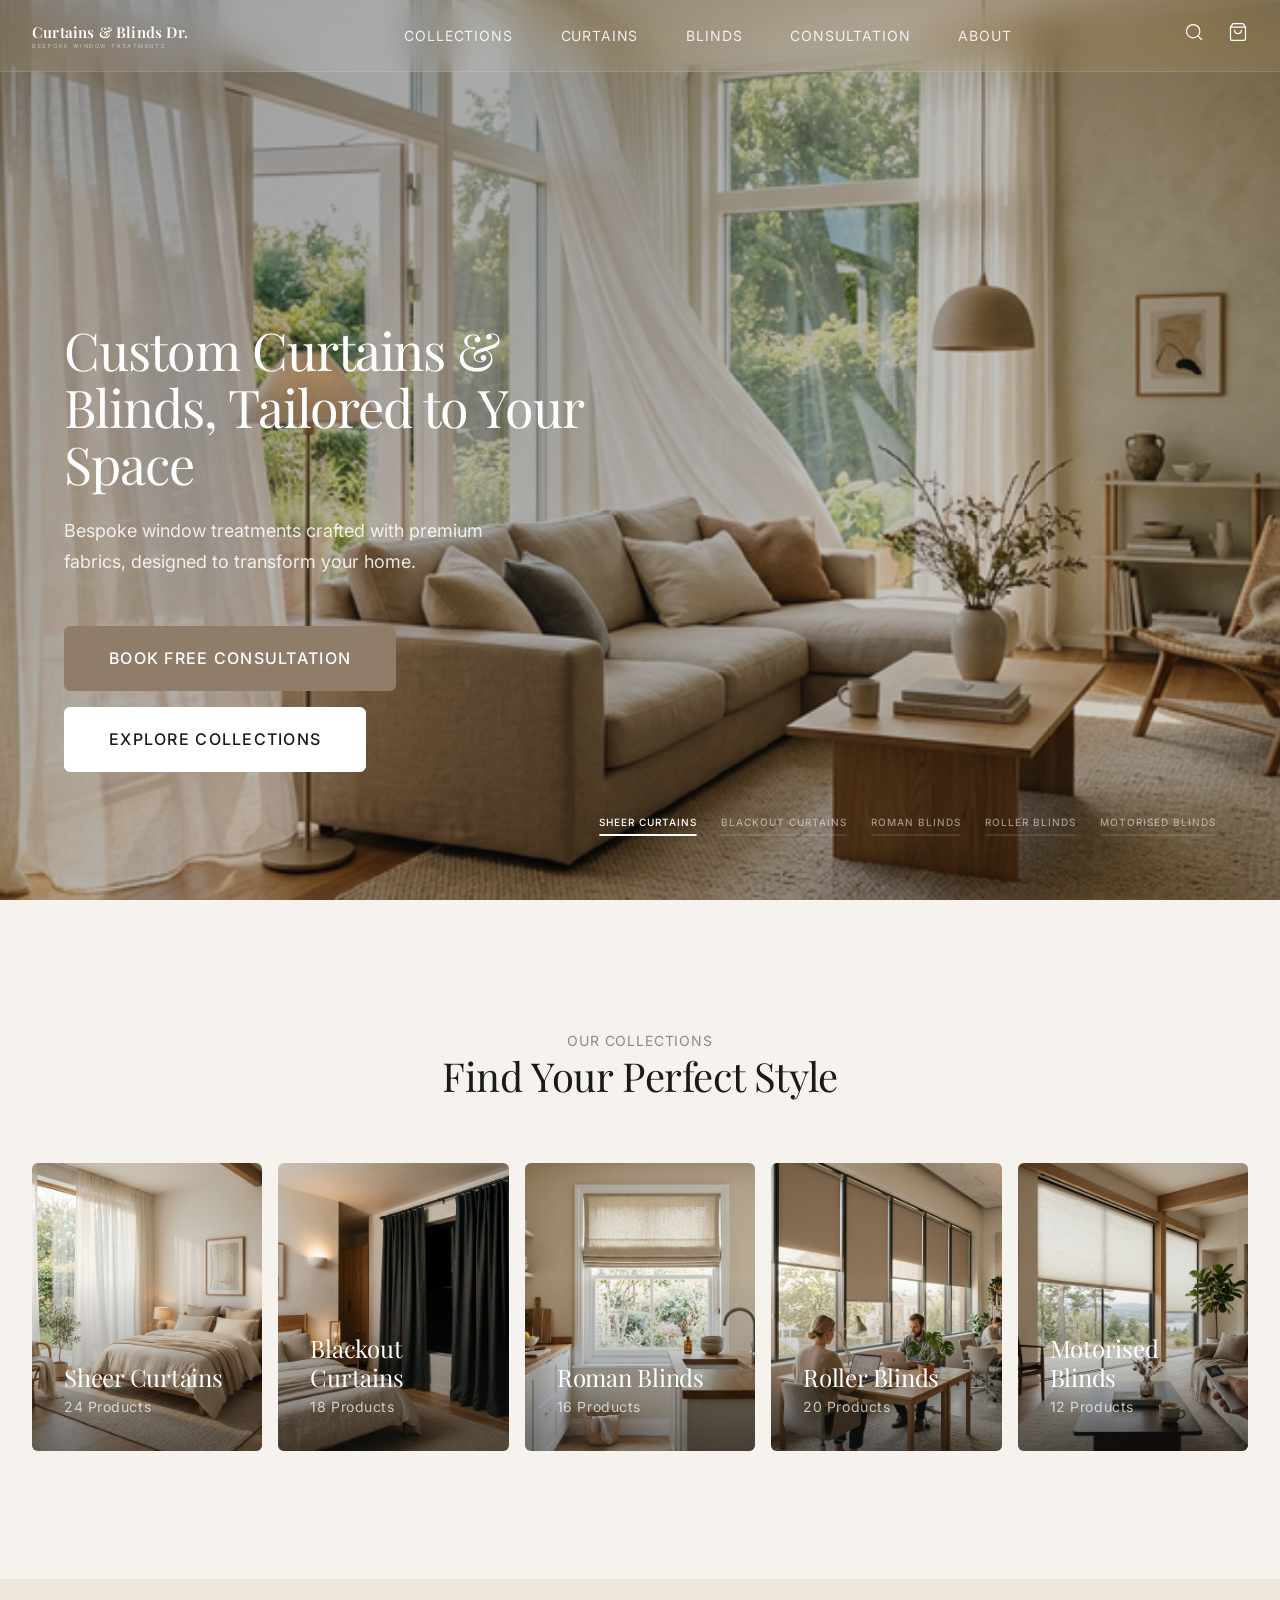
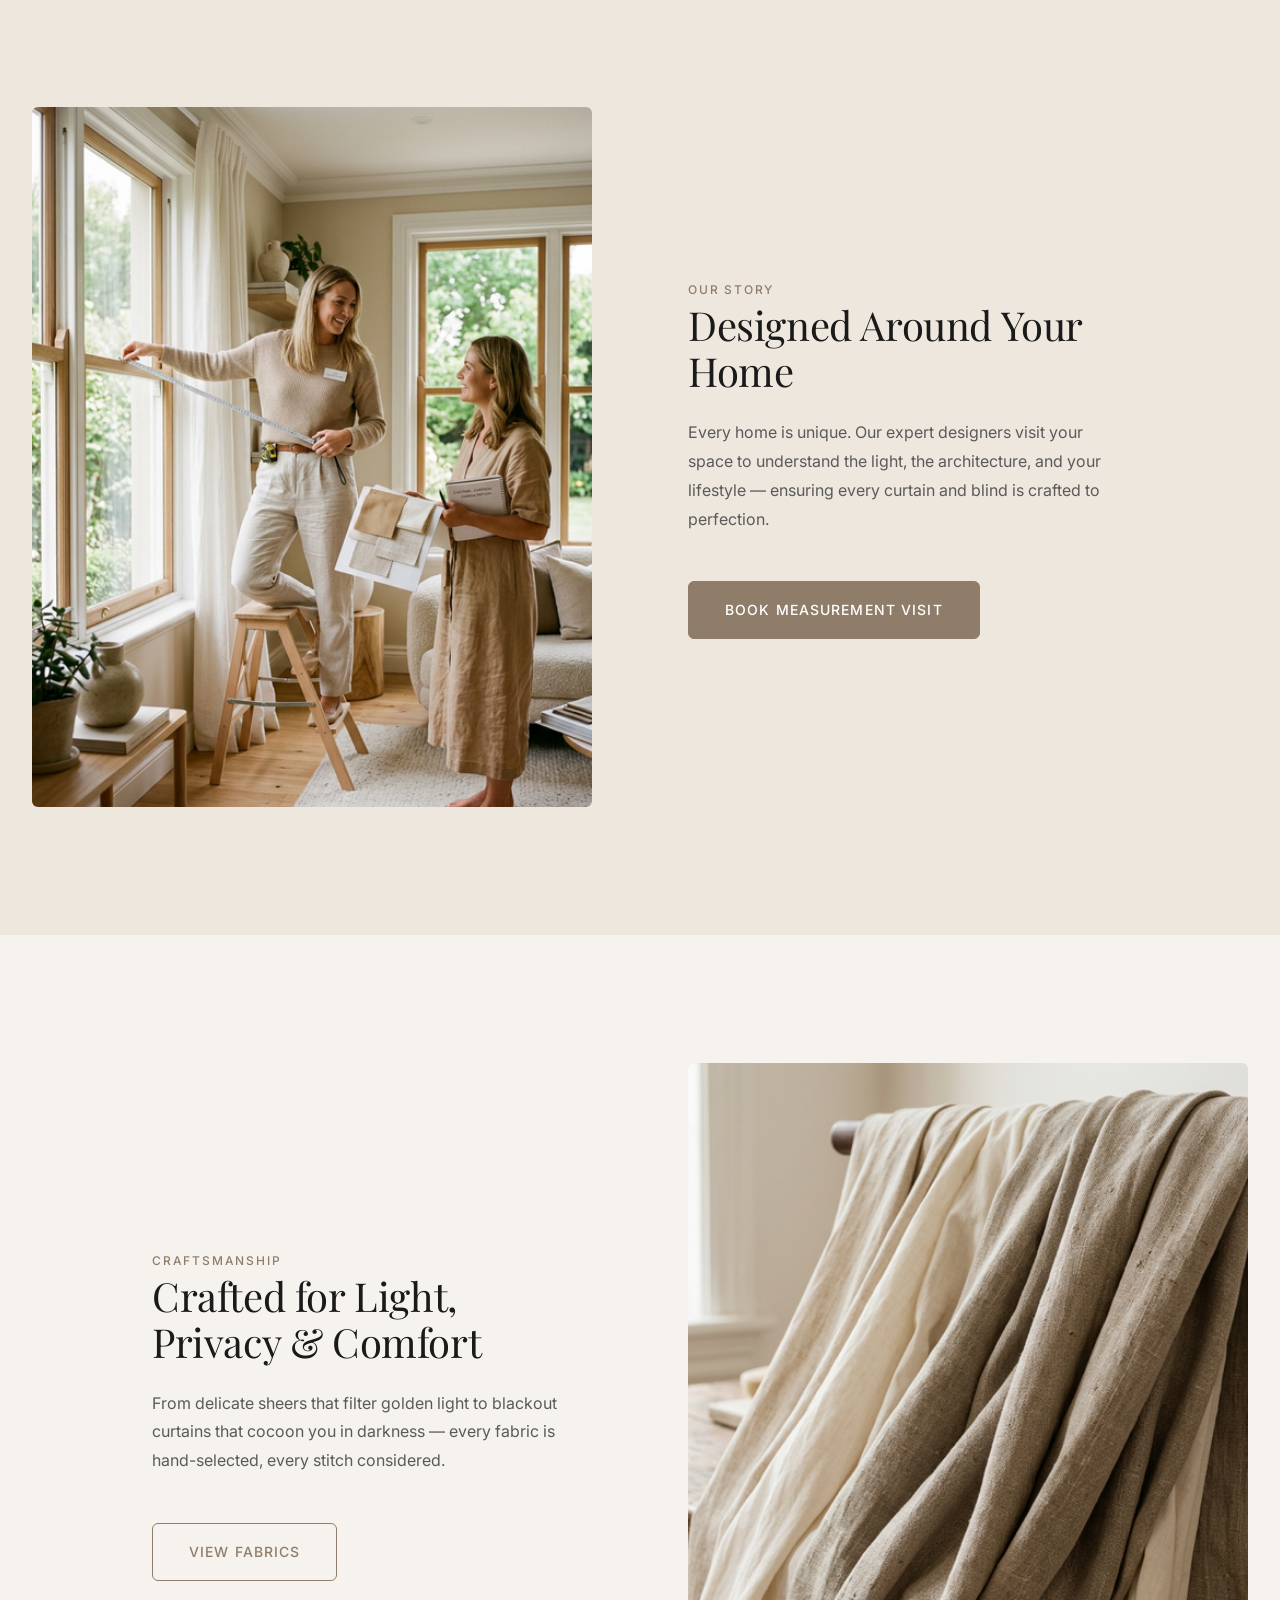
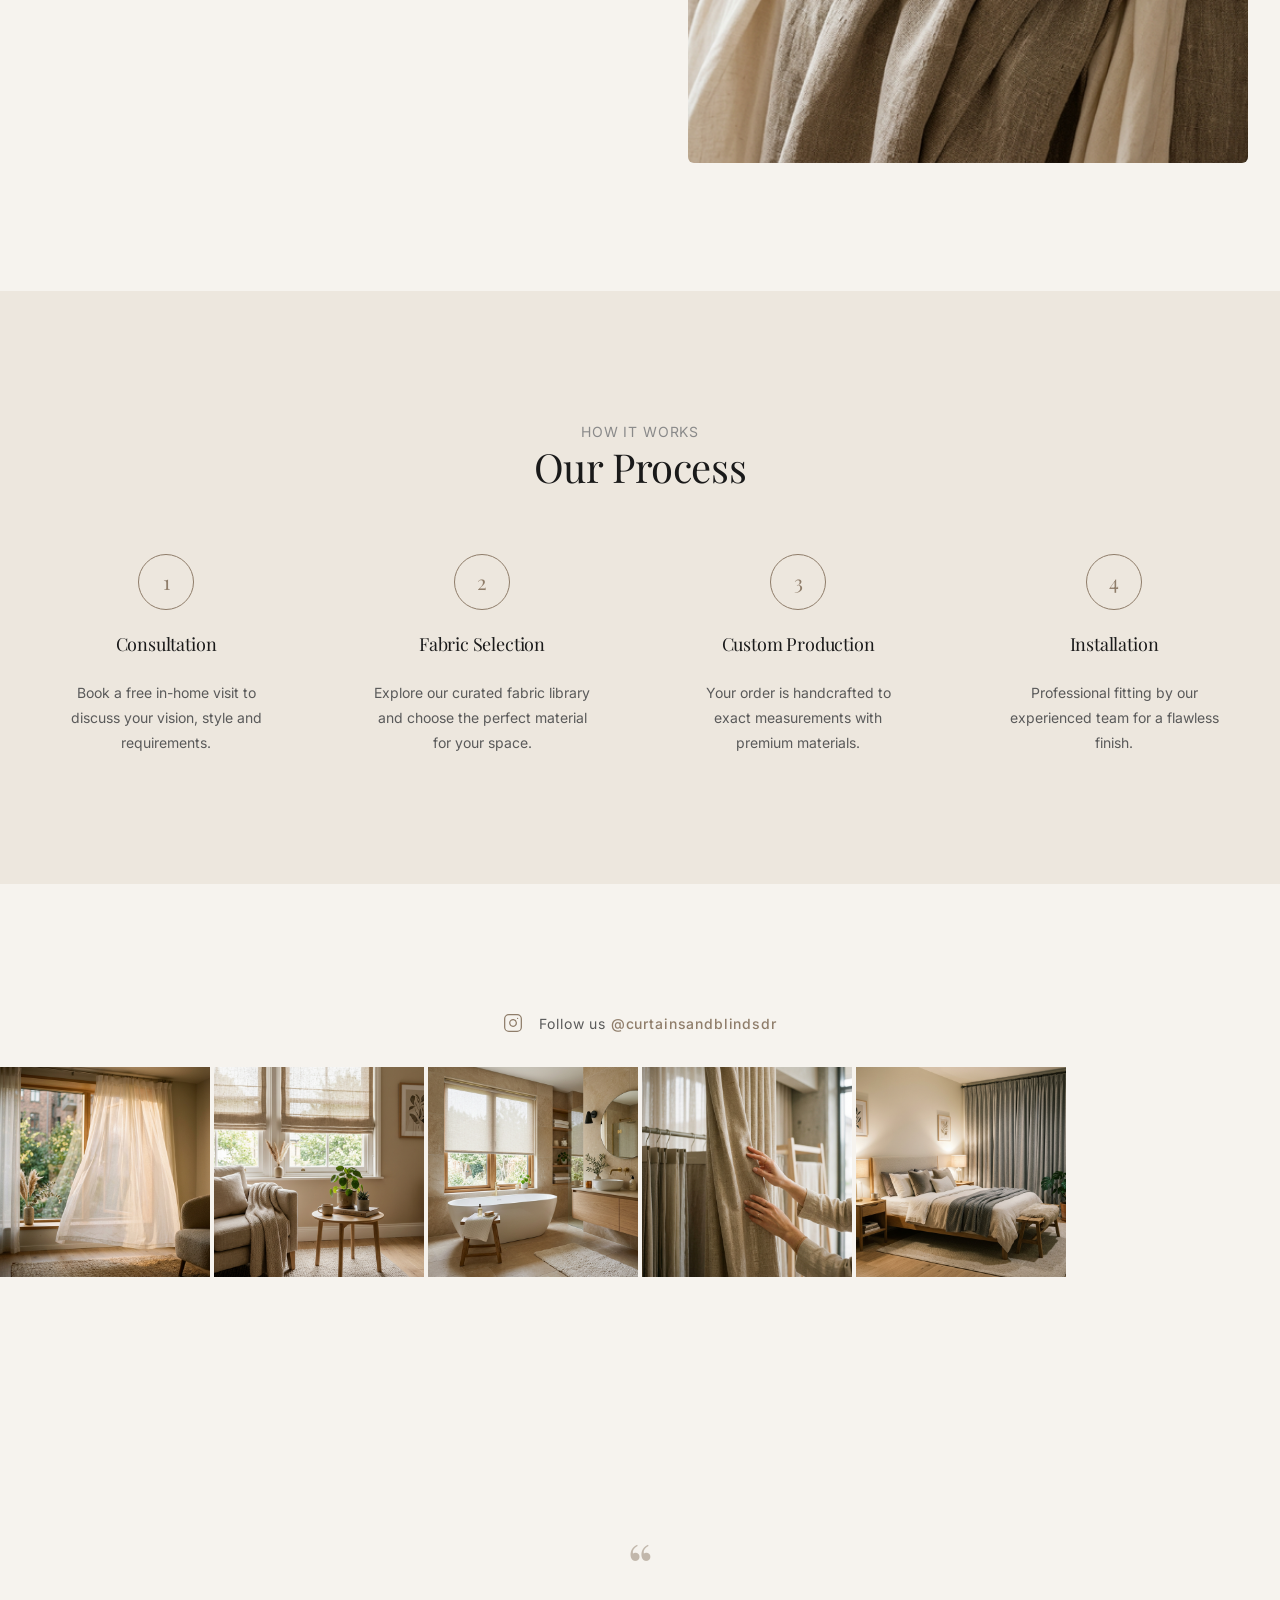
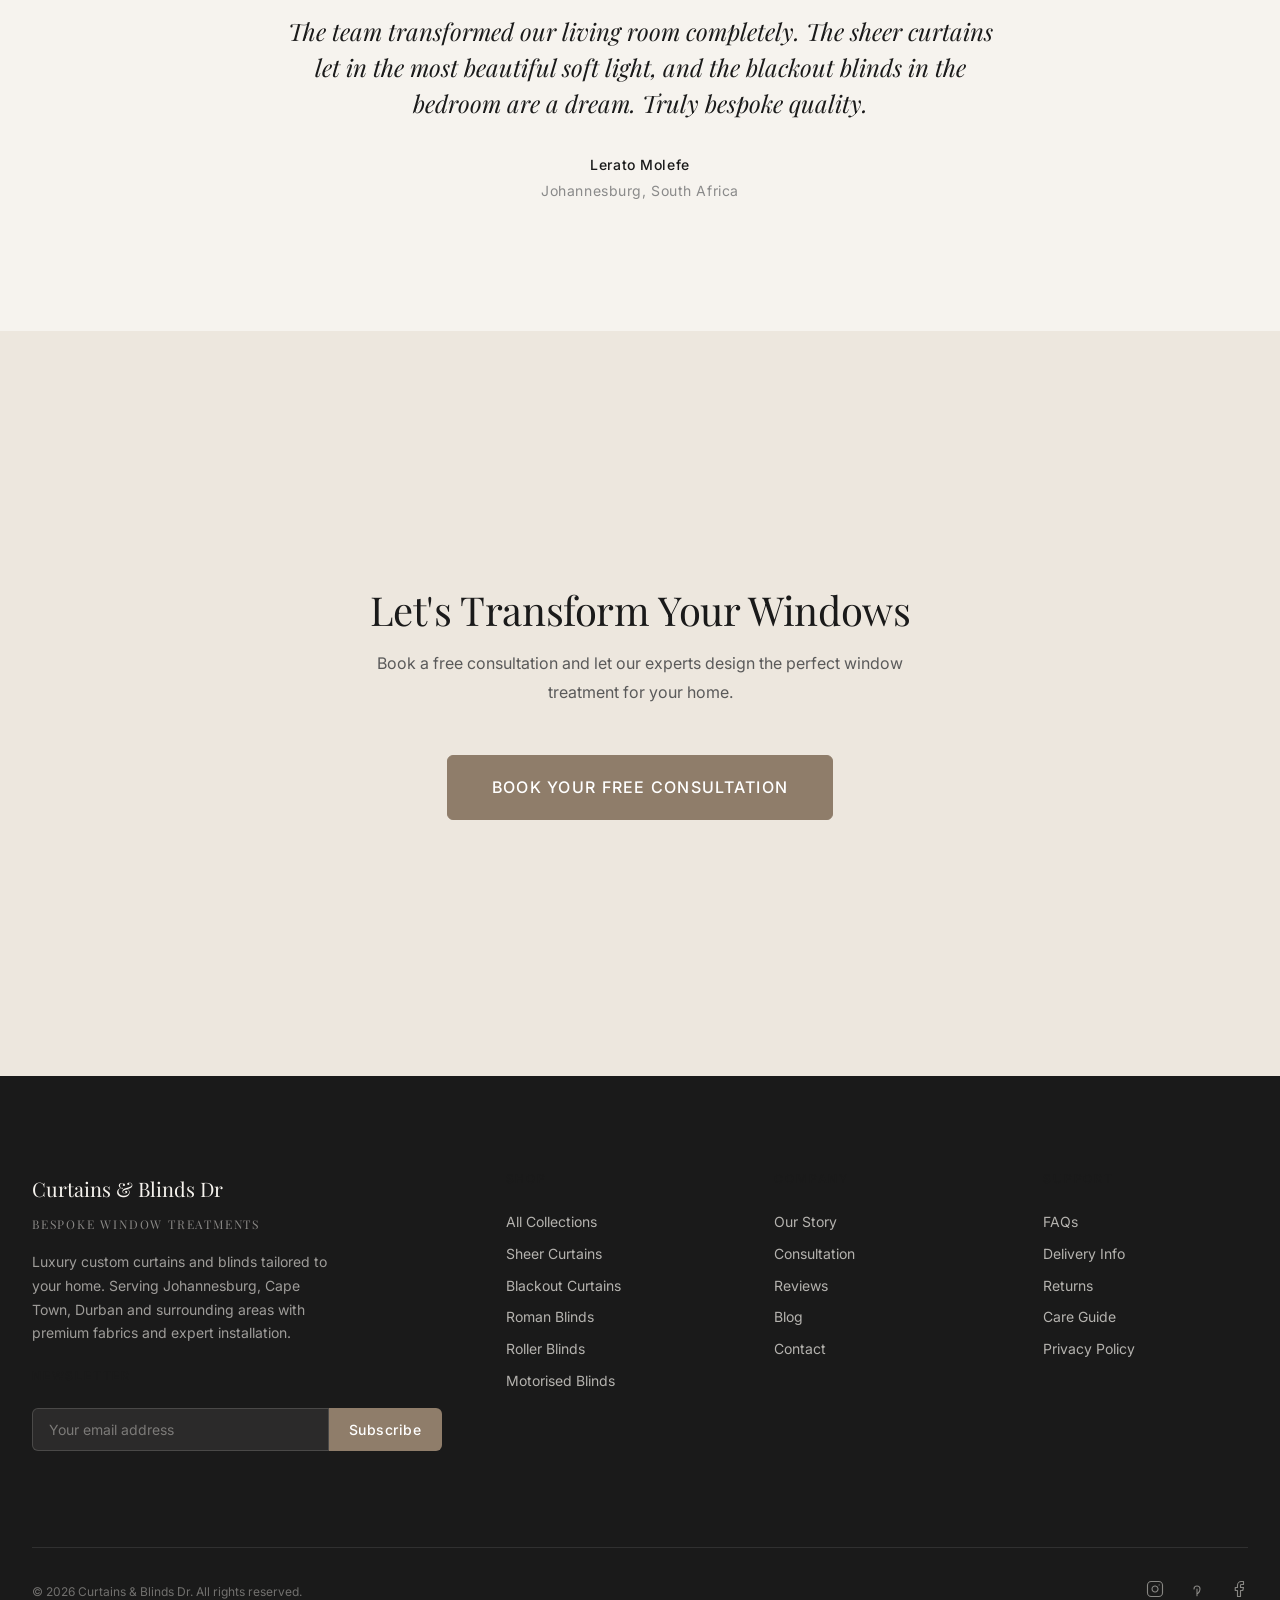
==== commit 8a16c709: "Integrate InteractiveWavesBackground: vanilla JS Perlin noise canvas with mouse physics on testimoni" ====
--- a/index.html
+++ b/index.html
@@ -330,7 +330,8 @@
     </section>
 
     <!-- ═══════════ TESTIMONIAL ═══════════ -->
-    <section class="section" id="testimonials">
+    <section class="section" id="testimonials" data-waves data-waves-color="rgba(143, 125, 106, 0.08)"
+      data-waves-amp-x="24" data-waves-amp-y="12" data-waves-gap-x="14" data-waves-gap-y="36">
       <div class="container">
         <div class="testimonial fade-in">
           <div class="testimonial__quote-mark">&ldquo;</div>
@@ -347,7 +348,10 @@
     </section>
 
     <!-- ═══════════ FINAL CTA ═══════════ -->
-    <section class="section section--beige" id="cta">
+    <section class="section section--beige" id="cta" data-waves data-waves-color="rgba(143, 125, 106, 0.12)"
+      data-waves-speed-x="0.02" data-waves-speed-y="0.01" data-waves-amp-x="40" data-waves-amp-y="20"
+      data-waves-gap-x="12" data-waves-gap-y="32" data-waves-friction="0.9" data-waves-tension="0.01"
+      data-waves-max-move="120">
       <div class="container">
         <div class="cta-section fade-in">
           <h2>Let's Transform Your Windows</h2>
@@ -439,6 +443,7 @@
   </footer>
 
   <script src="js/main.js"></script>
+  <script src="js/waves.js"></script>
 </body>
 
 </html>
--- a/css/layout.css
+++ b/css/layout.css
@@ -8,6 +8,16 @@
     max-width: var(--container-max);
     margin: 0 auto;
     padding: 0 var(--space-lg);
+}
+
+/* Ensure content stacks above interactive wave canvas */
+[data-waves]>.container {
+    position: relative;
+    z-index: 1;
+}
+
+[data-waves] {
+    overflow: hidden;
 }
 
 .container--narrow {
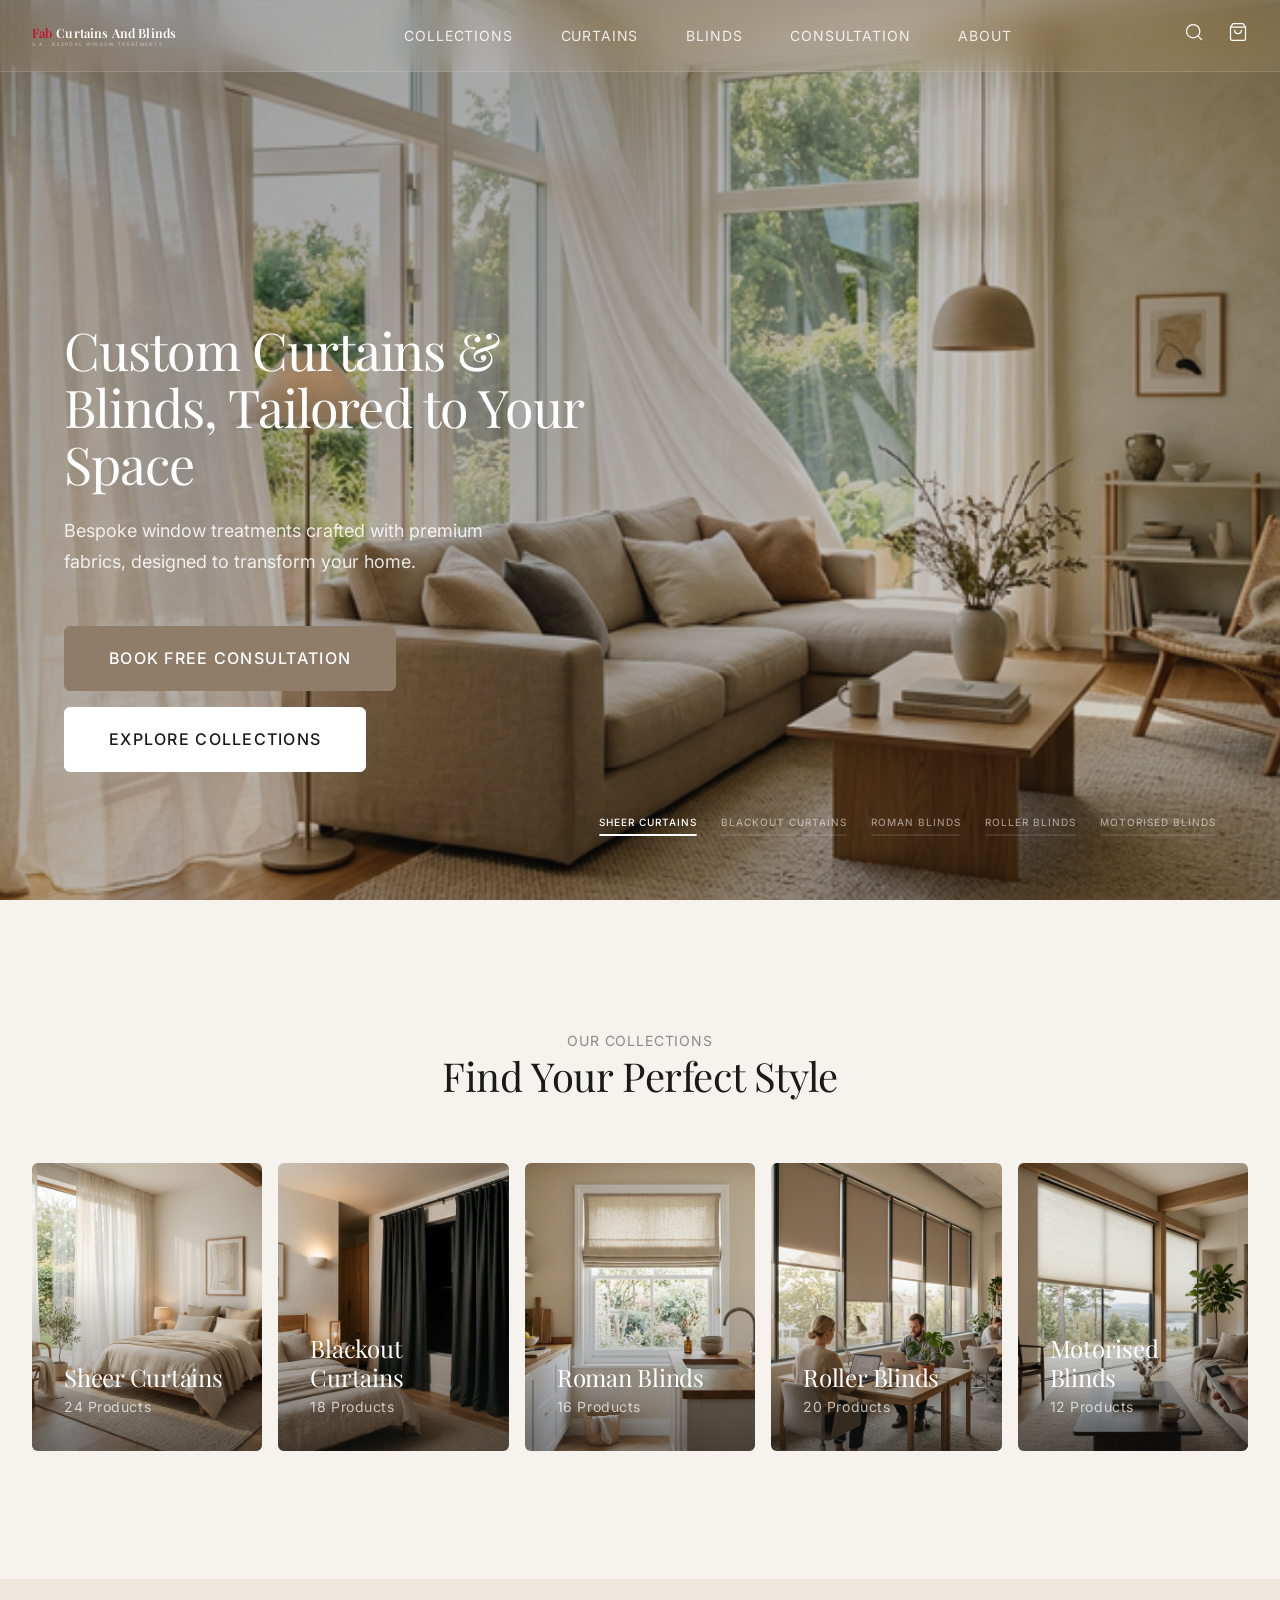
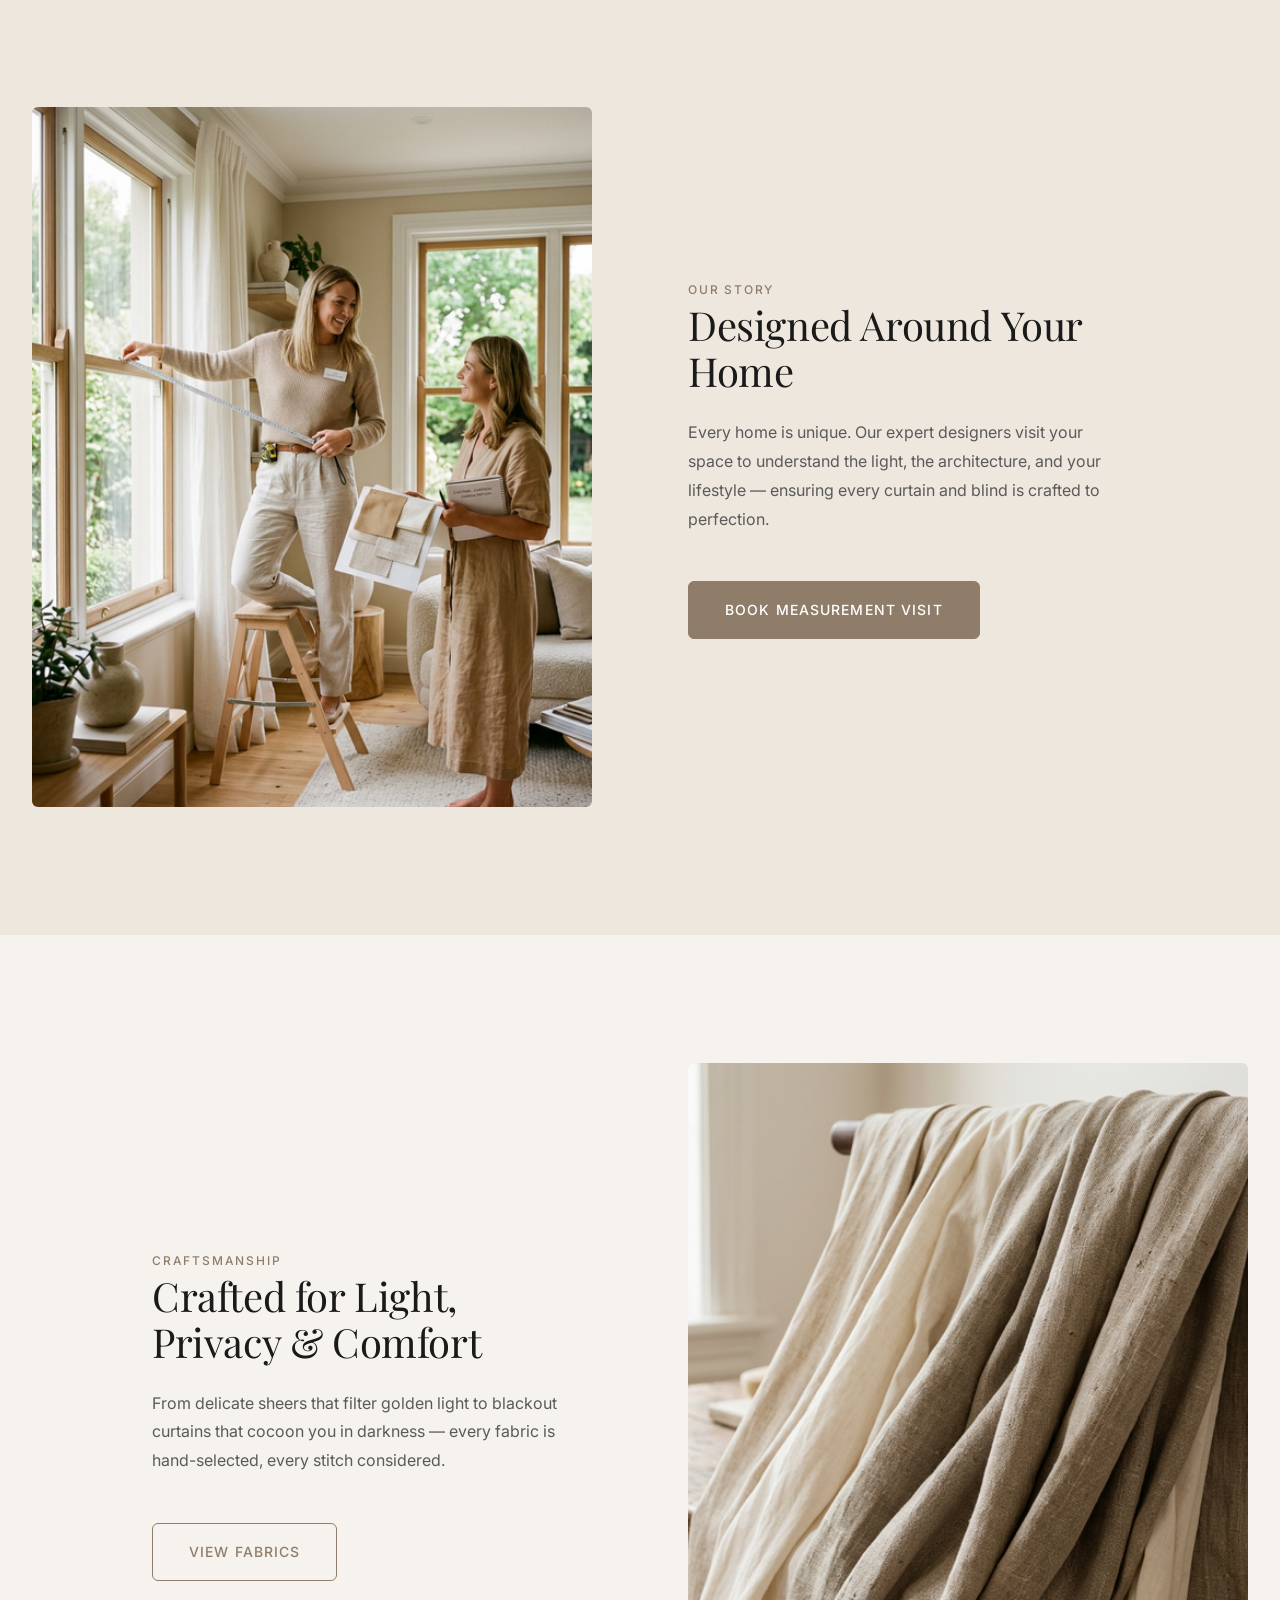
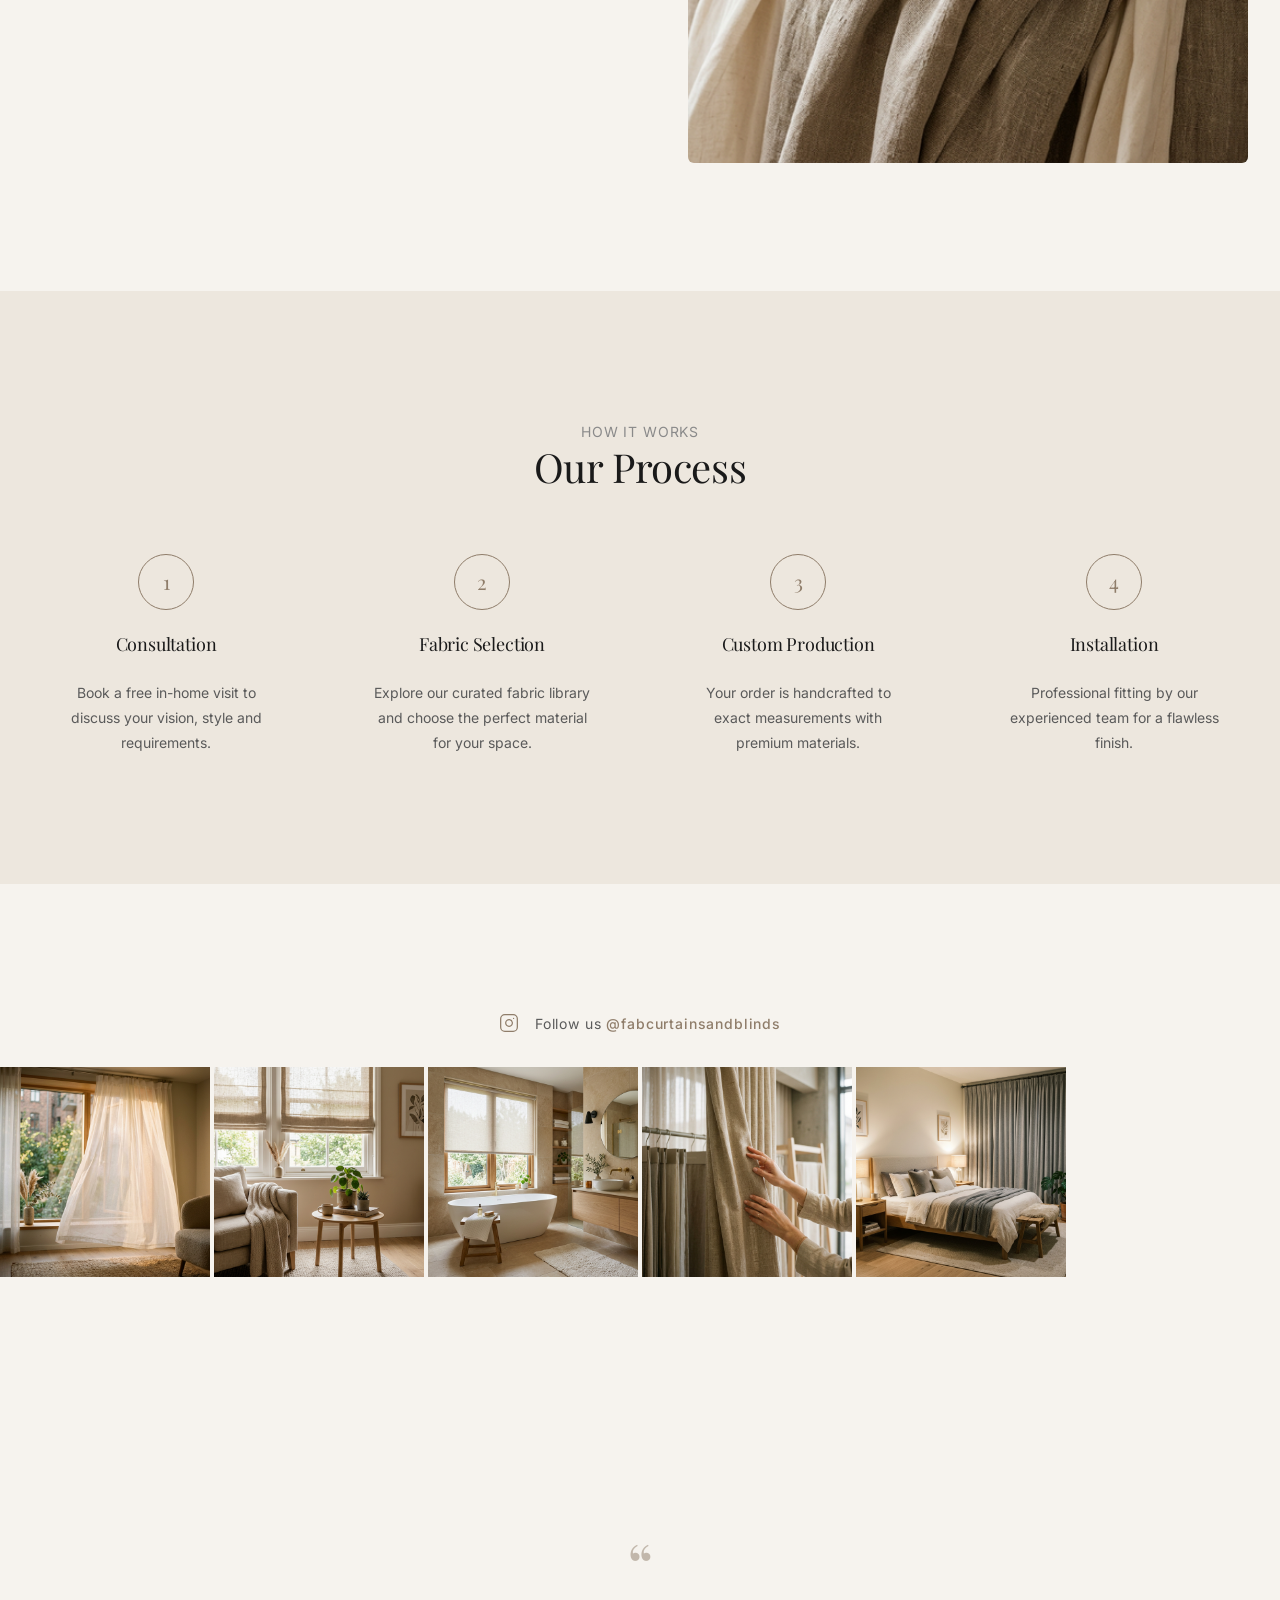
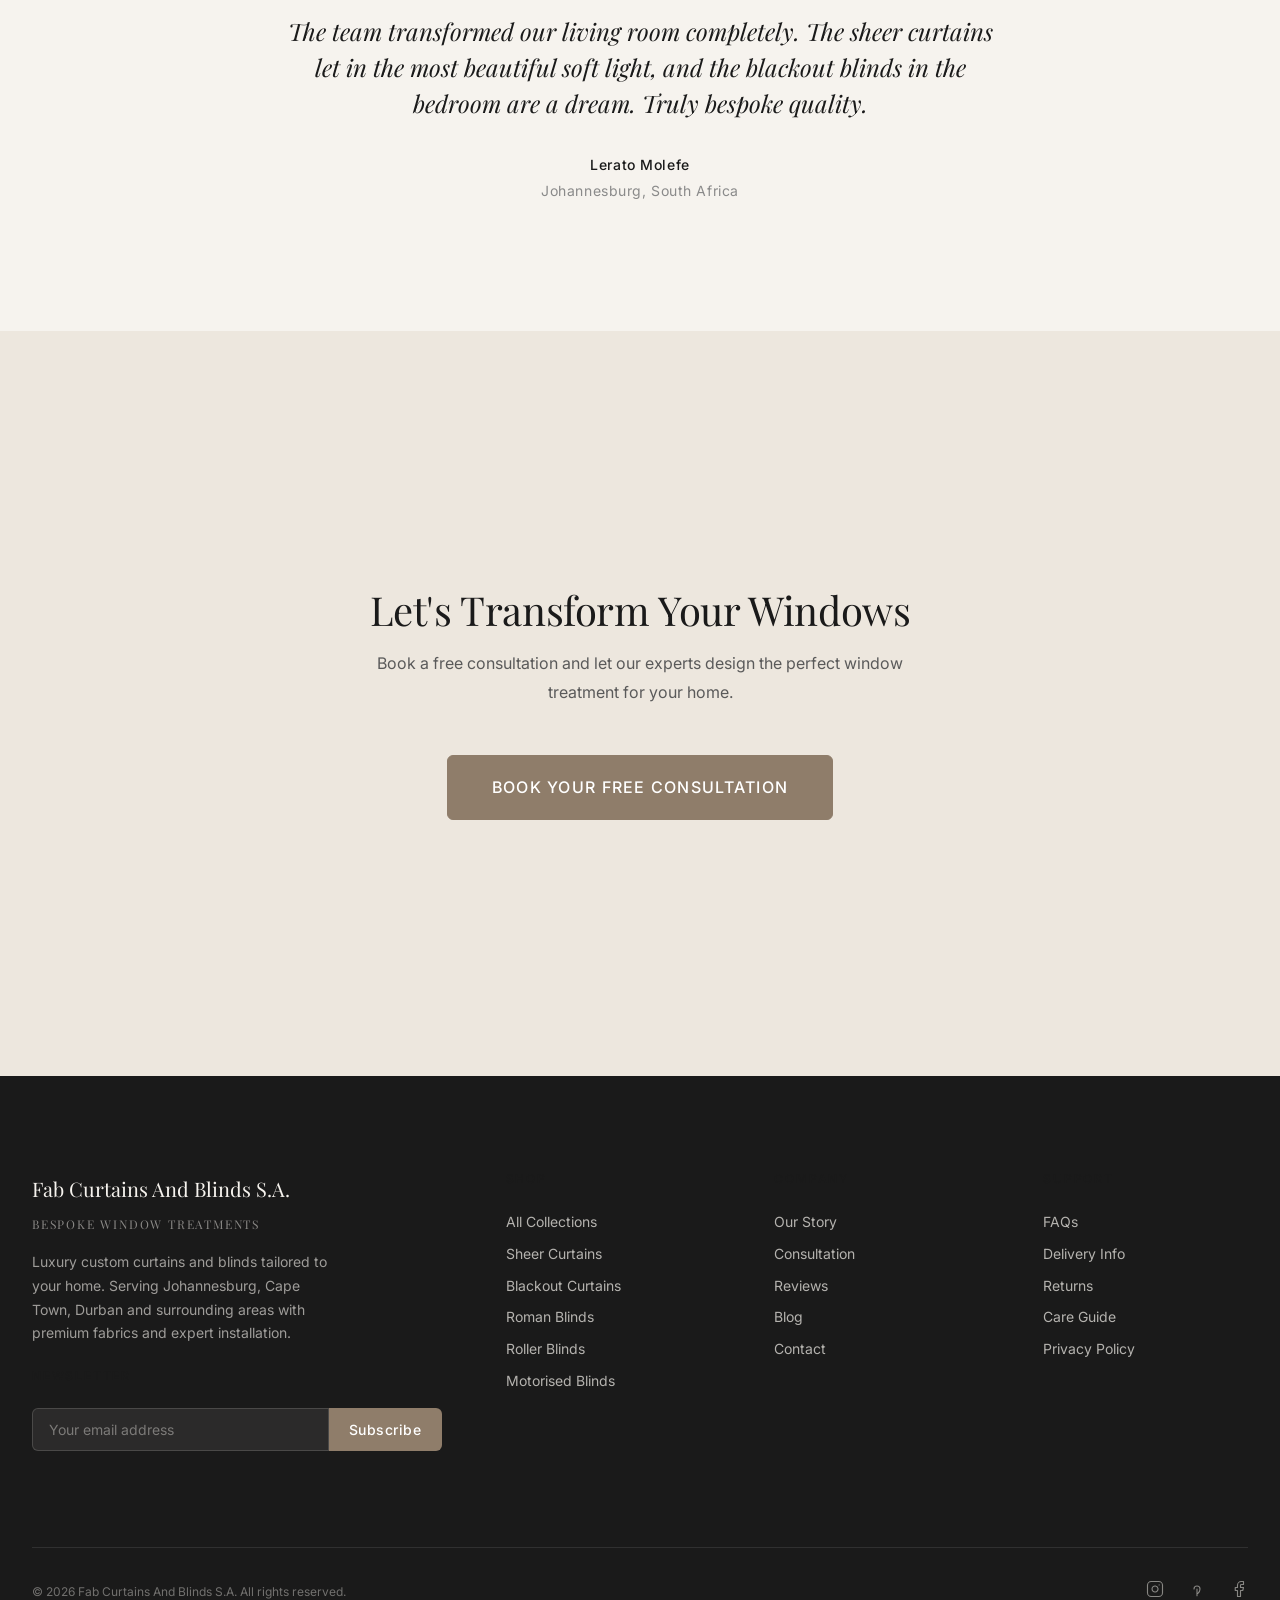
==== commit e1cec63e: "Deploy latest changes" ====
--- a/index.html
+++ b/index.html
@@ -4,9 +4,9 @@
 <head>
   <meta charset="UTF-8">
   <meta name="viewport" content="width=device-width, initial-scale=1.0">
-  <title>Curtains & Blinds Dr — Custom Curtains & Blinds, Tailored to Your Space</title>
+  <title>Fab Curtains And Blinds S.A. — Custom Curtains & Blinds, Tailored to Your Space</title>
   <meta name="description"
-    content="Luxury custom curtains and blinds tailored to your home. Book a free in-home consultation with Curtains & Blinds Dr for bespoke window treatments.">
+    content="Luxury custom curtains and blinds tailored to your home. Book a free in-home consultation with Fab Curtains And Blinds S.A. for bespoke window treatments.">
 
   <!-- Google Fonts -->
   <link rel="preconnect" href="https://fonts.googleapis.com">
@@ -28,12 +28,14 @@
   <!-- ═══════════ HEADER ═══════════ -->
   <header class="header header--transparent" id="main-header">
     <div class="header__inner">
-      <a href="index.html" class="header__logo" aria-label="Curtains & Blinds Dr — Home">
-        <svg class="header__logo-svg" viewBox="0 0 320 44" fill="none" xmlns="http://www.w3.org/2000/svg">
+      <a href="index.html" class="header__logo" aria-label="Fab Curtains And Blinds S.A. — Home">
+        <svg class="header__logo-svg" viewBox="0 0 380 44" fill="none" xmlns="http://www.w3.org/2000/svg">
           <text x="0" y="26" font-family="'Playfair Display', Georgia, serif" font-weight="600" font-size="24"
-            fill="currentColor" letter-spacing="0.3">Curtains &amp; Blinds Dr.</text>
+            fill="#C8102E" letter-spacing="0.3">Fab</text>
+          <text x="46" y="26" font-family="'Playfair Display', Georgia, serif" font-weight="600" font-size="24"
+            fill="currentColor" letter-spacing="0.3">Curtains And Blinds</text>
           <text x="0" y="42" font-family="'Inter', 'Helvetica Neue', sans-serif" font-weight="400" font-size="9"
-            fill="currentColor" letter-spacing="2.5" opacity="0.55">BESPOKE WINDOW TREATMENTS</text>
+            fill="currentColor" letter-spacing="2.5" opacity="0.55">S.A.  ·  BESPOKE WINDOW TREATMENTS</text>
         </svg>
       </a>
       <nav class="header__nav" id="main-nav">
@@ -304,7 +306,7 @@
             <path d="M16 11.37A4 4 0 1 1 12.63 8 4 4 0 0 1 16 11.37z" />
             <line x1="17.5" y1="6.5" x2="17.51" y2="6.5" />
           </svg>
-          <span>Follow us <a href="#">@curtainsandblindsdr</a></span>
+          <span>Follow us <a href="#">@fabcurtainsandblinds</a></span>
         </div>
       </div>
       <div class="insta-grid">
@@ -368,7 +370,7 @@
       <div class="footer__grid">
         <div class="fade-in-up" style="transition-delay: 100ms">
           <div class="footer__brand">
-            Curtains & Blinds Dr
+            Fab Curtains And Blinds S.A.
             <span class="footer__brand-sub">Bespoke Window Treatments</span>
           </div>
           <p class="footer__desc">Luxury custom curtains and blinds tailored to your home. Serving Johannesburg, Cape
@@ -414,7 +416,7 @@
         </div>
       </div>
       <div class="footer__bottom fade-in-up" style="transition-delay: 500ms">
-        <span>&copy; 2026 Curtains & Blinds Dr. All rights reserved.</span>
+        <span>&copy; 2026 Fab Curtains And Blinds S.A. All rights reserved.</span>
         <div class="footer__social">
           <a href="#" aria-label="Instagram">
             <svg width="18" height="18" viewBox="0 0 24 24" fill="none" stroke="currentColor" stroke-width="1.5"
--- a/css/tokens.css
+++ b/css/tokens.css
@@ -1,5 +1,5 @@
 /* ══════════════════════════════════════════════════════════════
-   DESIGN TOKENS — Curtains & Blinds Dr
+   DESIGN TOKENS — Fab Curtains And Blinds S.A.
    ══════════════════════════════════════════════════════════════ */
 
 :root {
